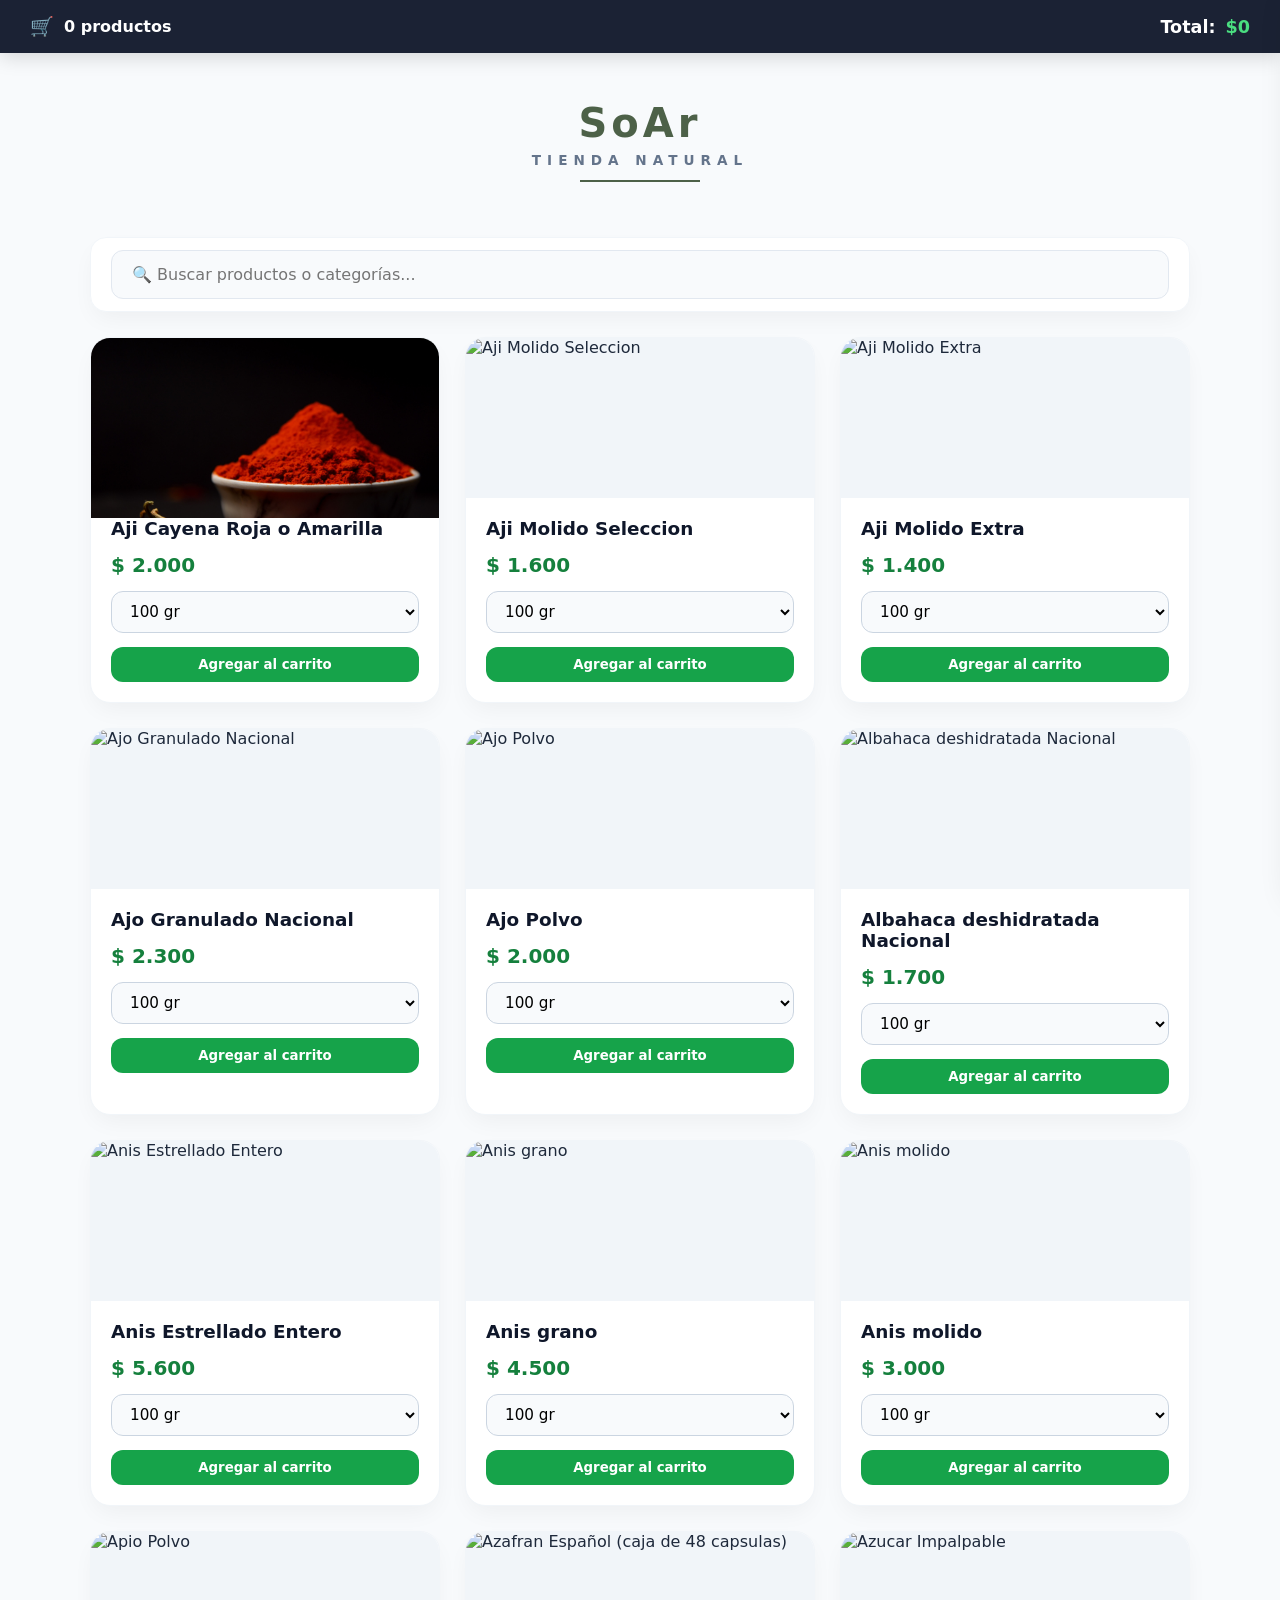
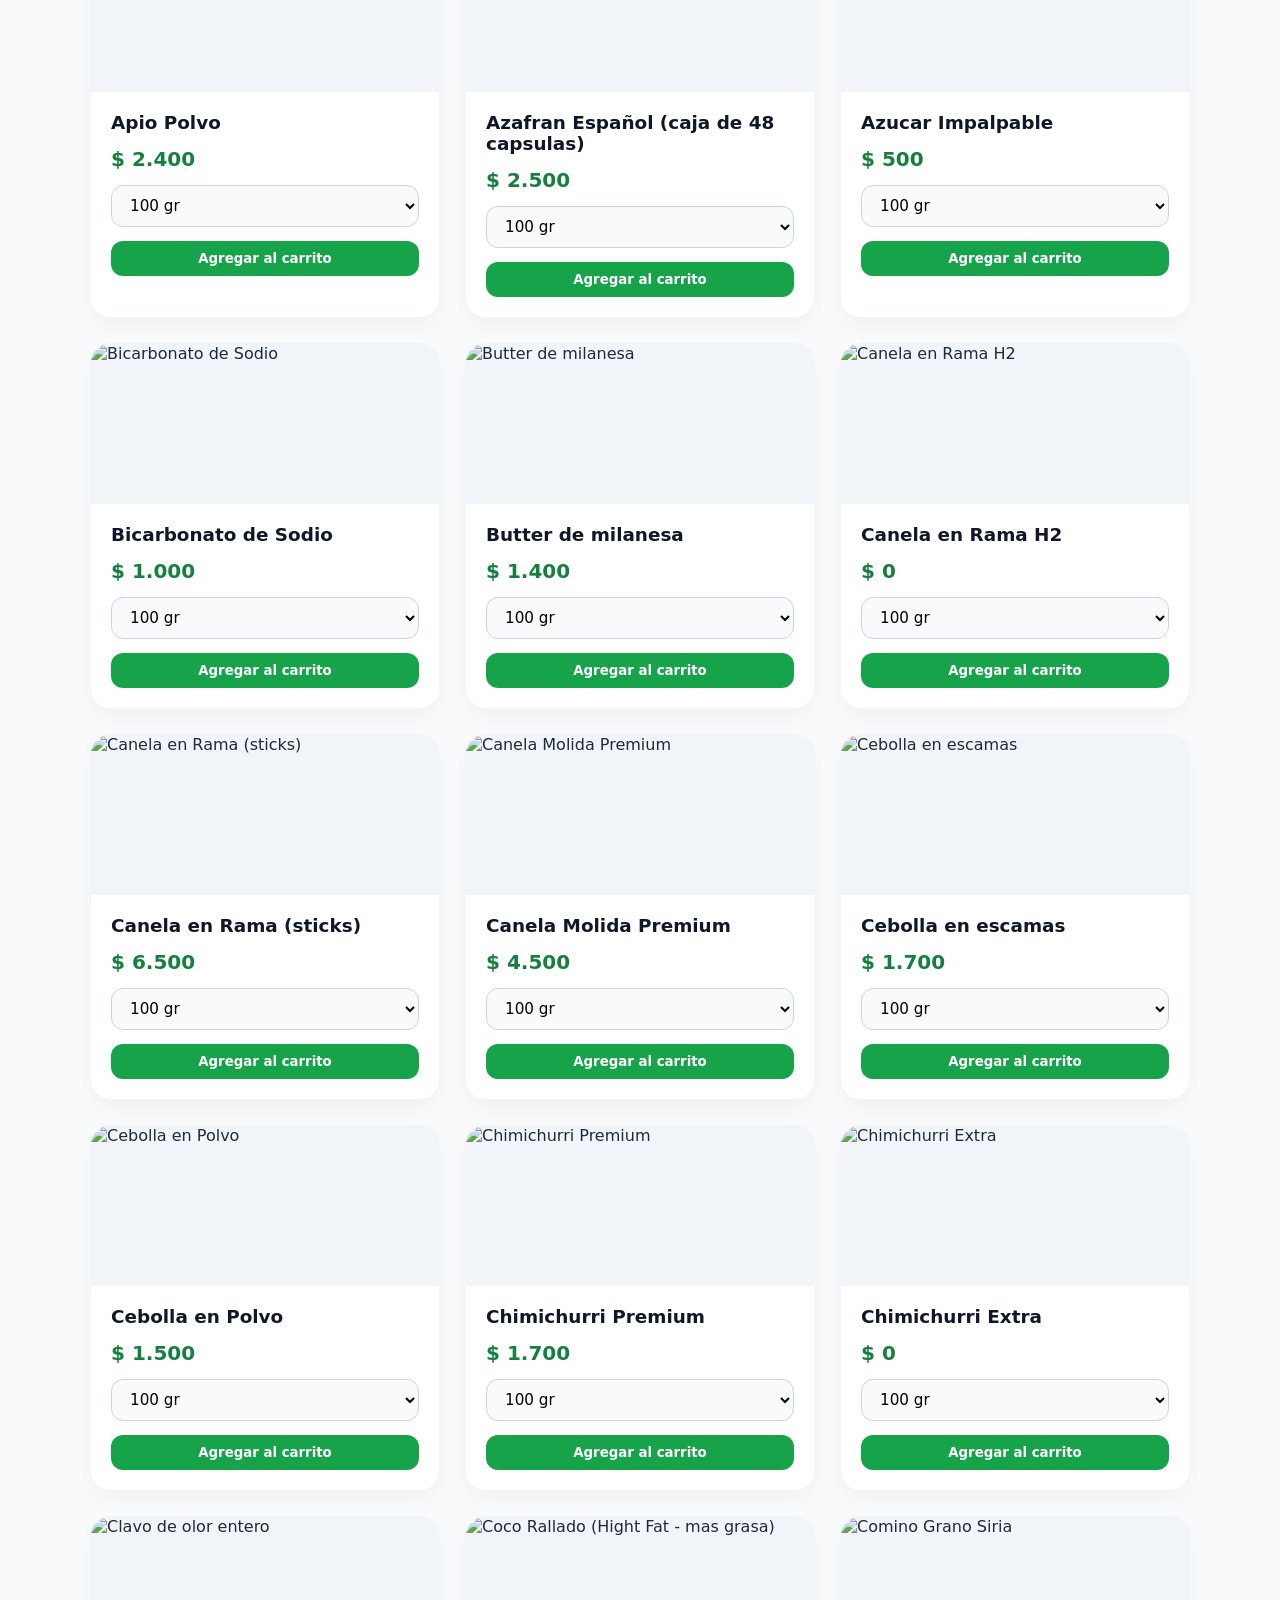
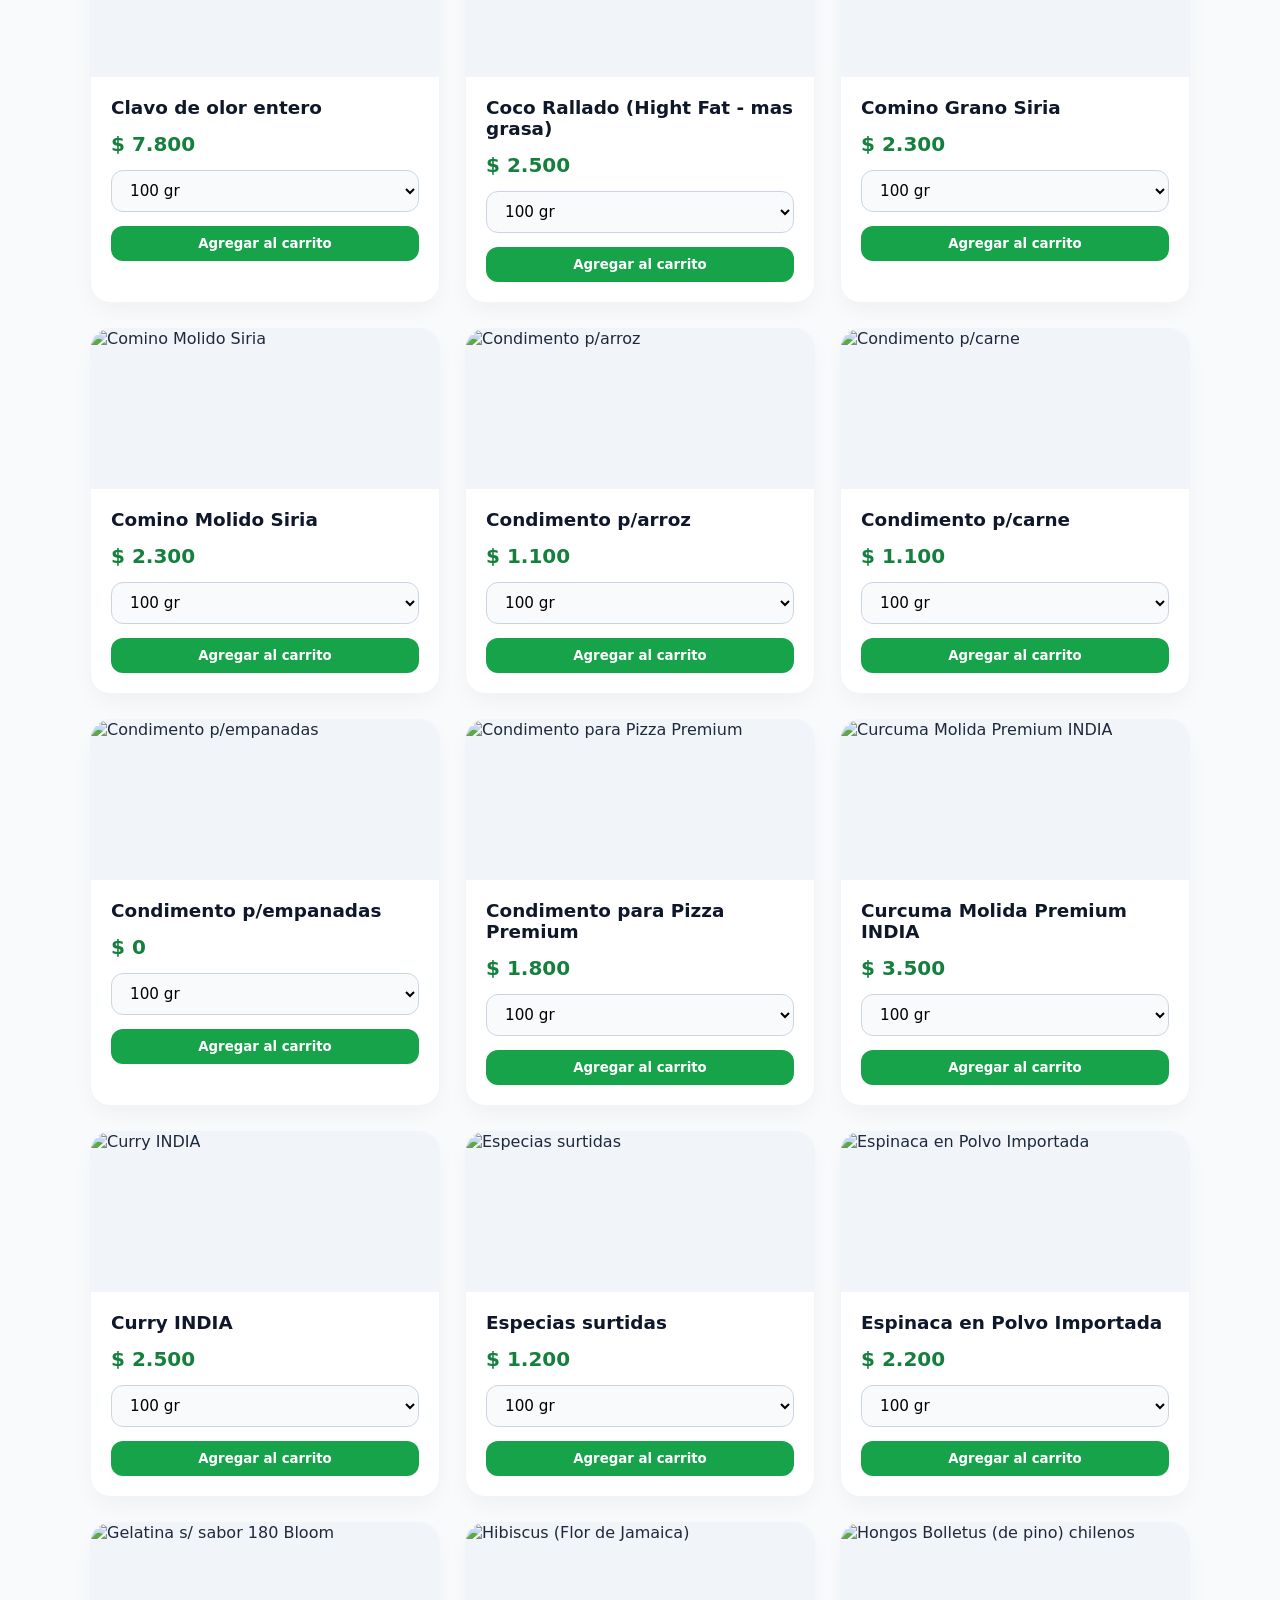
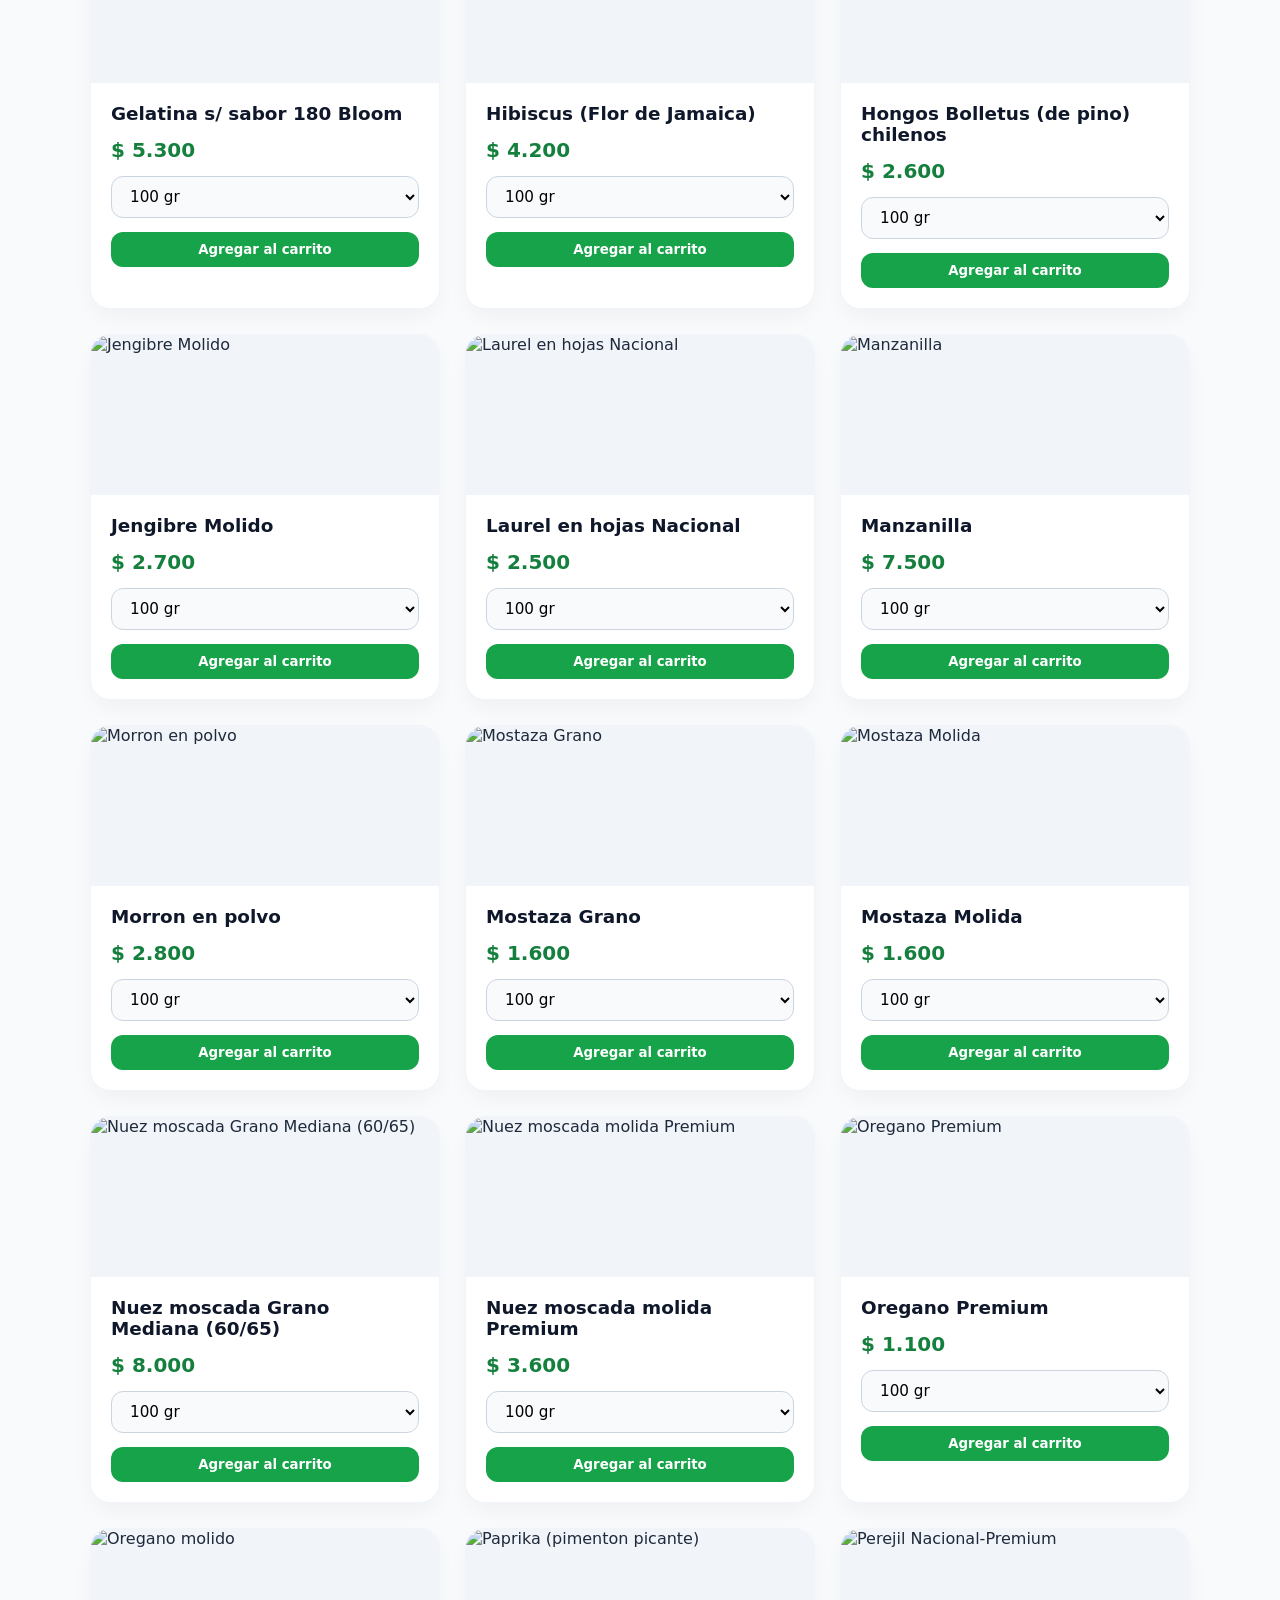
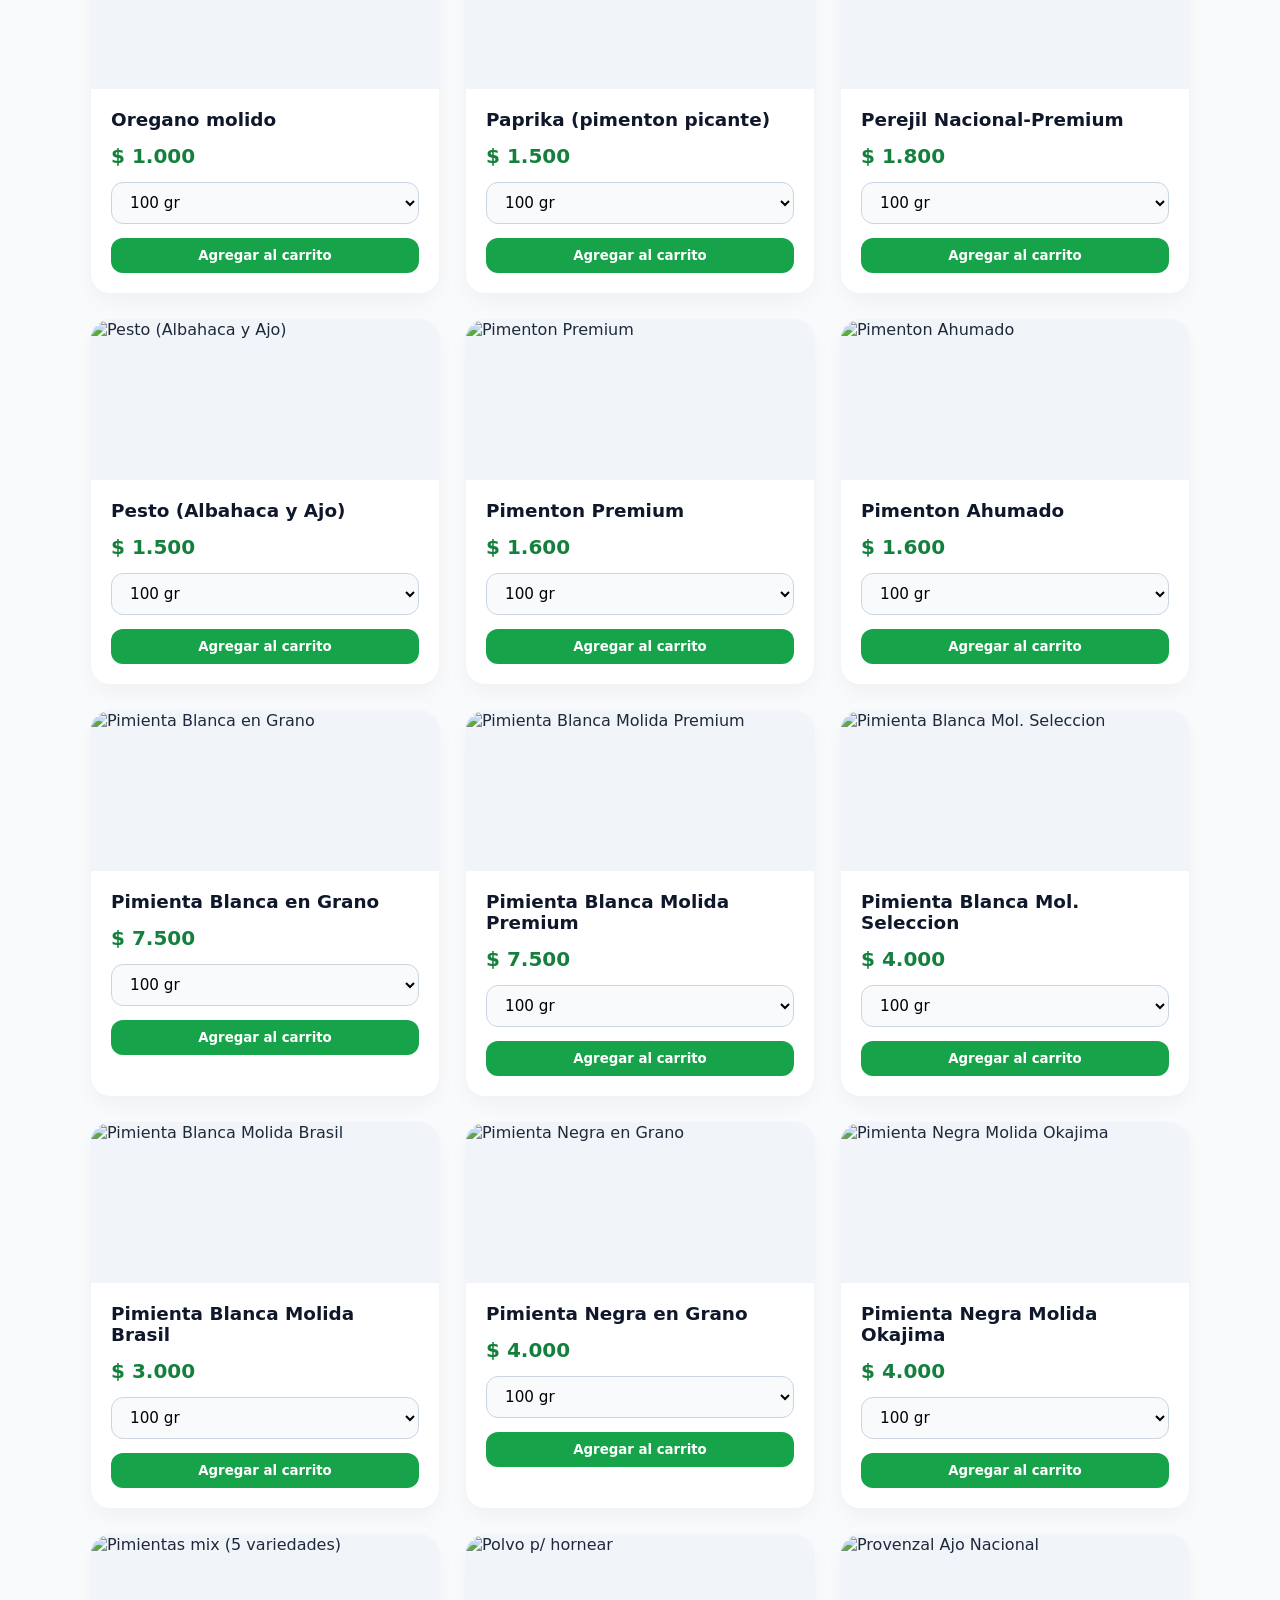
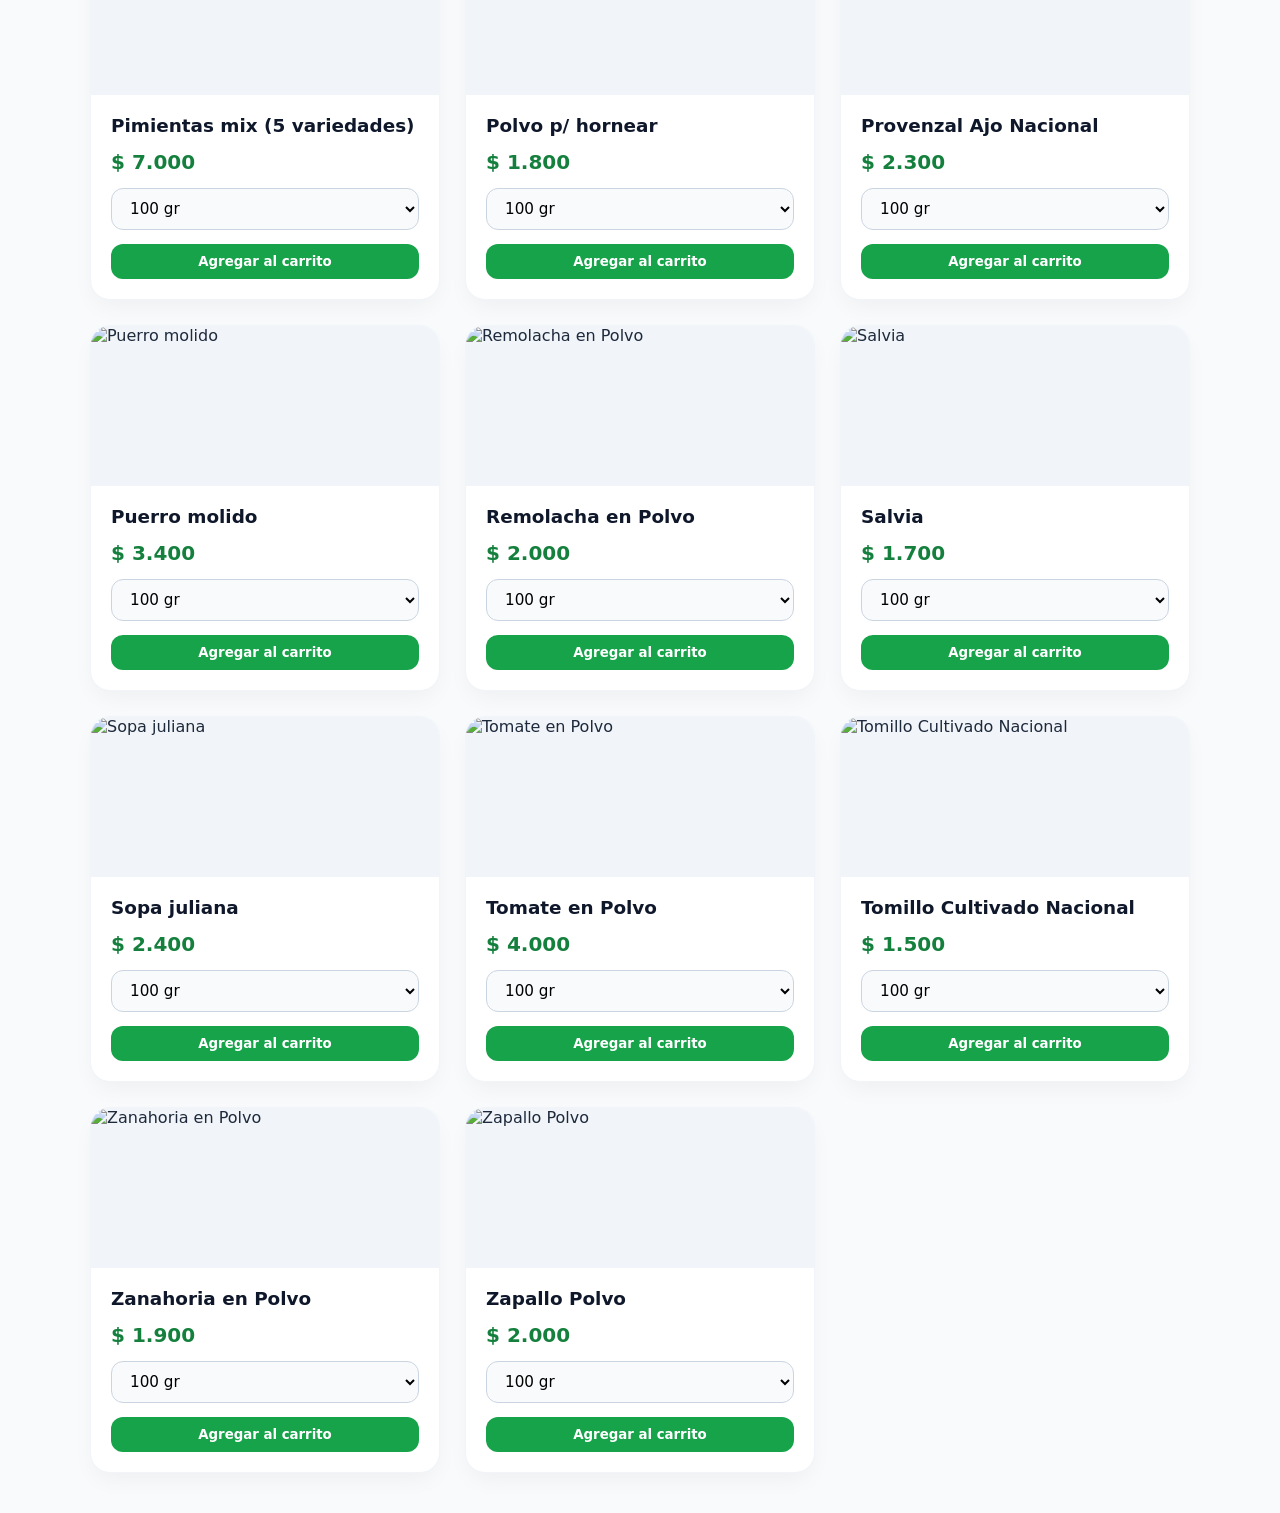
==== index.html @ ea44e48e "Update index.html" ====
<!DOCTYPE html>
<html lang="es">
<head>
<!-- Google tag (gtag.js) -->
<script async src="https://www.googletagmanager.com/gtag/js?id=G-RN9ZDFJZMP"></script>
<script>
  window.dataLayer = window.dataLayer || [];
  function gtag(){dataLayer.push(arguments);}
  gtag('js', new Date());

  gtag('config', 'G-RN9ZDFJZMP');
</script>
    
    <meta charset="UTF-8">
    <meta name="viewport" content="width=device-width, initial-scale=1.0">
    <title>SoAr - Tienda Natural</title>
    <link rel="stylesheet" href="style.css">
</head>
<body>

  <!-- Carrito fijo superior -->
  <div class="cart-bar" id="cart-bar-btn">
    <div class="cart-info">
      <span class="cart-icon">🛒</span>
      <span id="cart-count">0 productos</span>
    </div>
    <div class="cart-total-container">
      <span>Total:</span>
      <span id="cart-total">$0</span>
    </div>
  </div>

  <!-- Panel lateral desplegable del carrito -->
  <div class="cart-drawer" id="cart-drawer">
    <div class="drawer-header">
      <h3>Tu Carrito</h3>
      <button class="close-drawer" id="close-drawer">&times;</button>
    </div>
    <div class="drawer-items" id="drawer-items">
      <p class="empty-cart-msg">El carrito está vacío</p>
    </div>
    <div class="drawer-footer">
      <div class="drawer-total-row">
        <span>Total a pagar:</span>
        <span id="drawer-total">$0</span>
      </div>
      <button class="btn-whatsapp" id="btn-whatsapp">Enviar pedido por WhatsApp 📱</button>
    </div>
  </div>
  <div class="drawer-overlay" id="drawer-overlay"></div>

  <header class="header">
    <h1>SoAr</h1>
    <p>TIENDA NATURAL</p>
  </header>

  <!-- Contenedor principal de la tienda -->
  <main class="container">
    <!-- Barra de búsqueda -->
    <div class="search-box">
      <input type="text" id="buscador" placeholder="🔍 Buscar productos o categorías...">
    </div>

    <!-- Grilla donde se cargan los productos -->
    <div class="product-grid" id="grid-productos"></div>
  </main>

  <script src="app.js"></script>
</body>
</html>
---- style.css ----
* {
  margin: 0;
  padding: 0;
  box-sizing: border-box;
  font-family: system-ui, -apple-system, BlinkMacSystemFont, 'Segoe UI', Roboto, sans-serif;
}

body {
  background-color: #f8fafc;
  color: #1e293b;
  padding-top: 100px;
  padding-bottom: 40px;
  padding-left: 20px;
  padding-right: 20px;
}

/* Barra de Carrito Fija Superior */
.cart-bar {
  position: fixed;
  top: 0;
  left: 0;
  width: 100%;
  background: rgba(15, 23, 42, 0.95);
  backdrop-filter: blur(8px);
  color: #ffffff;
  padding: 15px 30px;
  display: flex;
  justify-content: space-between;
  align-items: center;
  box-shadow: 0 4px 20px rgba(0, 0, 0, 0.15);
  z-index: 1000;
  cursor: pointer;
}

.cart-info {
  display: flex;
  align-items: center;
  gap: 10px;
  font-size: 1rem;
  font-weight: 600;
}

.cart-icon {
  font-size: 1.2rem;
}

.cart-total-container {
  display: flex;
  gap: 10px;
  font-size: 1.1rem;
  font-weight: 700;
}

#cart-total {
  color: #4ade80;
}

/* Panel Lateral Desplegable (Drawer) */
.cart-drawer {
  position: fixed;
  top: 0;
  right: -400px;
  width: 100%;
  max-width: 380px;
  height: 100%;
  background: #ffffff;
  box-shadow: -10px 0 30px rgba(0, 0, 0, 0.1);
  z-index: 1100;
  display: flex;
  flex-direction: column;
  transition: right 0.3s ease-in-out;
}

.cart-drawer.open {
  right: 0;
}

.drawer-overlay {
  position: fixed;
  top: 0;
  left: 0;
  width: 100%;
  height: 100%;
  background: rgba(0, 0, 0, 0.5);
  backdrop-filter: blur(3px);
  z-index: 1050;
  display: none;
}

.drawer-overlay.open {
  display: block;
}

.drawer-header {
  padding: 20px;
  border-bottom: 1px solid #e2e8f0;
  display: flex;
  justify-content: space-between;
  align-items: center;
}

.drawer-header h3 {
  font-size: 1.2rem;
  color: #0f172a;
}

.close-drawer {
  background: none;
  border: none;
  font-size: 1.8rem;
  cursor: pointer;
  color: #64748b;
}

.drawer-items {
  padding: 20px;
  flex-grow: 1;
  overflow-y: auto;
  display: flex;
  flex-direction: column;
  gap: 15px;
}

.empty-cart-msg {
  text-align: center;
  color: #94a3b8;
  margin-top: 40px;
}

.cart-item-card {
  background: #f8fafc;
  border: 1px solid #e2e8f0;
  border-radius: 12px;
  padding: 12px;
  display: flex;
  justify-content: space-between;
  align-items: center;
}

.cart-item-info h4 {
  font-size: 0.95rem;
  color: #0f172a;
}

.cart-item-info p {
  font-size: 0.85rem;
  color: #64748b;
  margin-top: 2px;
}

.btn-remove-item {
  background: #fee2e2;
  color: #dc2626;
  border: none;
  width: 32px;
  height: 32px;
  border-radius: 8px;
  cursor: pointer;
  font-size: 0.9rem;
  display: flex;
  align-items: center;
  justify-content: center;
  transition: background 0.2s;
}

.btn-remove-item:hover {
  background: #fecaca;
}

.drawer-footer {
  padding: 20px;
  border-top: 1px solid #e2e8f0;
  background: #f8fafc;
  display: flex;
  flex-direction: column;
  gap: 15px;
}

.drawer-total-row {
  display: flex;
  justify-content: space-between;
  font-size: 1.1rem;
  font-weight: 700;
  color: #0f172a;
}

.btn-whatsapp {
  background-color: #25d366;
  color: white;
  border: none;
  padding: 12px;
  border-radius: 12px;
  font-weight: 700;
  font-size: 0.95rem;
  cursor: pointer;
  transition: background 0.2s;
  text-align: center;
}

.btn-whatsapp:hover {
  background-color: #20ba5a;
}

/* Encabezado */
.header {
  text-align: center;
  margin-bottom: 40px;
  position: relative;
  padding-bottom: 15px;
}

.header::after {
  content: "";
  display: block;
  width: 120px;
  height: 2px;
  background-color: #4d6148;
  margin: 12px auto 0 auto;
}

.header h1 {
  font-size: 2.5rem;
  letter-spacing: 4px;
  color: #4d6148 !important;
  font-weight: 800;
}

.header p {
  font-size: 0.85rem;
  color: #64748b;
  letter-spacing: 6px;
  margin-top: 6px;
  font-weight: 600;
}

.container {
  max-width: 1100px;
  margin: 0 auto;
}
.search-box {
  position: sticky;
  top: 65px; /* Altura de la barra fija superior del carrito */
  background-color: #ffffff;
  padding: 12px 20px;
  border-radius: 16px;
  box-shadow: 0 10px 25px -5px rgba(0, 0, 0, 0.05);
  border: 1px solid #f1f5f9;
  z-index: 800;
  margin-top: 15px;
  margin-bottom: 25px;
}

.search-box input {
  width: 100%;
  padding: 14px 20px;
  font-size: 1rem;
  border: 1px solid #e2e8f0;
  border-radius: 12px;
  outline: none;
  background: #f8fafc;
  box-sizing: border-box;
}

/* Ajuste para celulares */
@media (max-width: 768px) {
  .search-box {
    position: sticky;
    top: 60px;
    margin-top: 10px;
    border-radius: 12px;
  }
}

/* Grilla y Tarjetas */
.product-grid {
  display: grid;
  grid-template-columns: repeat(auto-fill, minmax(260px, 1fr));
  gap: 25px;
  margin-top: 0;
}

.card {
  background: #ffffff;
  border-radius: 20px;
  overflow: hidden;
  box-shadow: 0 10px 25px -5px rgba(0, 0, 0, 0.05);
  display: flex;
  flex-direction: column;
  position: relative;
  border: 1px solid #f1f5f9;
}
.card-image {
  width: 100%;
  height: 160px;
  position: relative;
  background-color: #f1f5f9;
}

.card-image img {
  width: 100%;
  height: 100%;
  object-fit: cover;
}

.category {
  position: absolute;
  top: 14px;
  left: 14px;
  background: rgba(255, 255, 255, 0.92);
  font-size: 0.65rem;
  font-weight: 800;
  color: #15803d;
  padding: 6px 12px;
  border-radius: 30px;
}

.card-content {
  padding: 20px;
  display: flex;
  flex-direction: column;
  gap: 14px;
  flex-grow: 1;
}

.card h2 {
  font-size: 1.15rem;
  color: #0f172a;
  font-weight: 700;
}

.product-price {
  font-size: 1.25rem;
  font-weight: 800;
  color: #15803d;
}

.weight-select {
  width: 100%;
  padding: 10px 14px;
  border-radius: 12px;
  border: 1px solid #cbd5e1;
  background-color: #f8fafc;
  font-size: 0.95rem;
}

.btn-add {
  background-color: #16a34a;
  color: white;
  border: none;
  padding: 10px 16px;
  border-radius: 12px;
  font-weight: 600;
  cursor: pointer;
  text-align: center;
  transition: background 0.2s;
}

.btn-add:hover {
  background-color: #15803d;
}
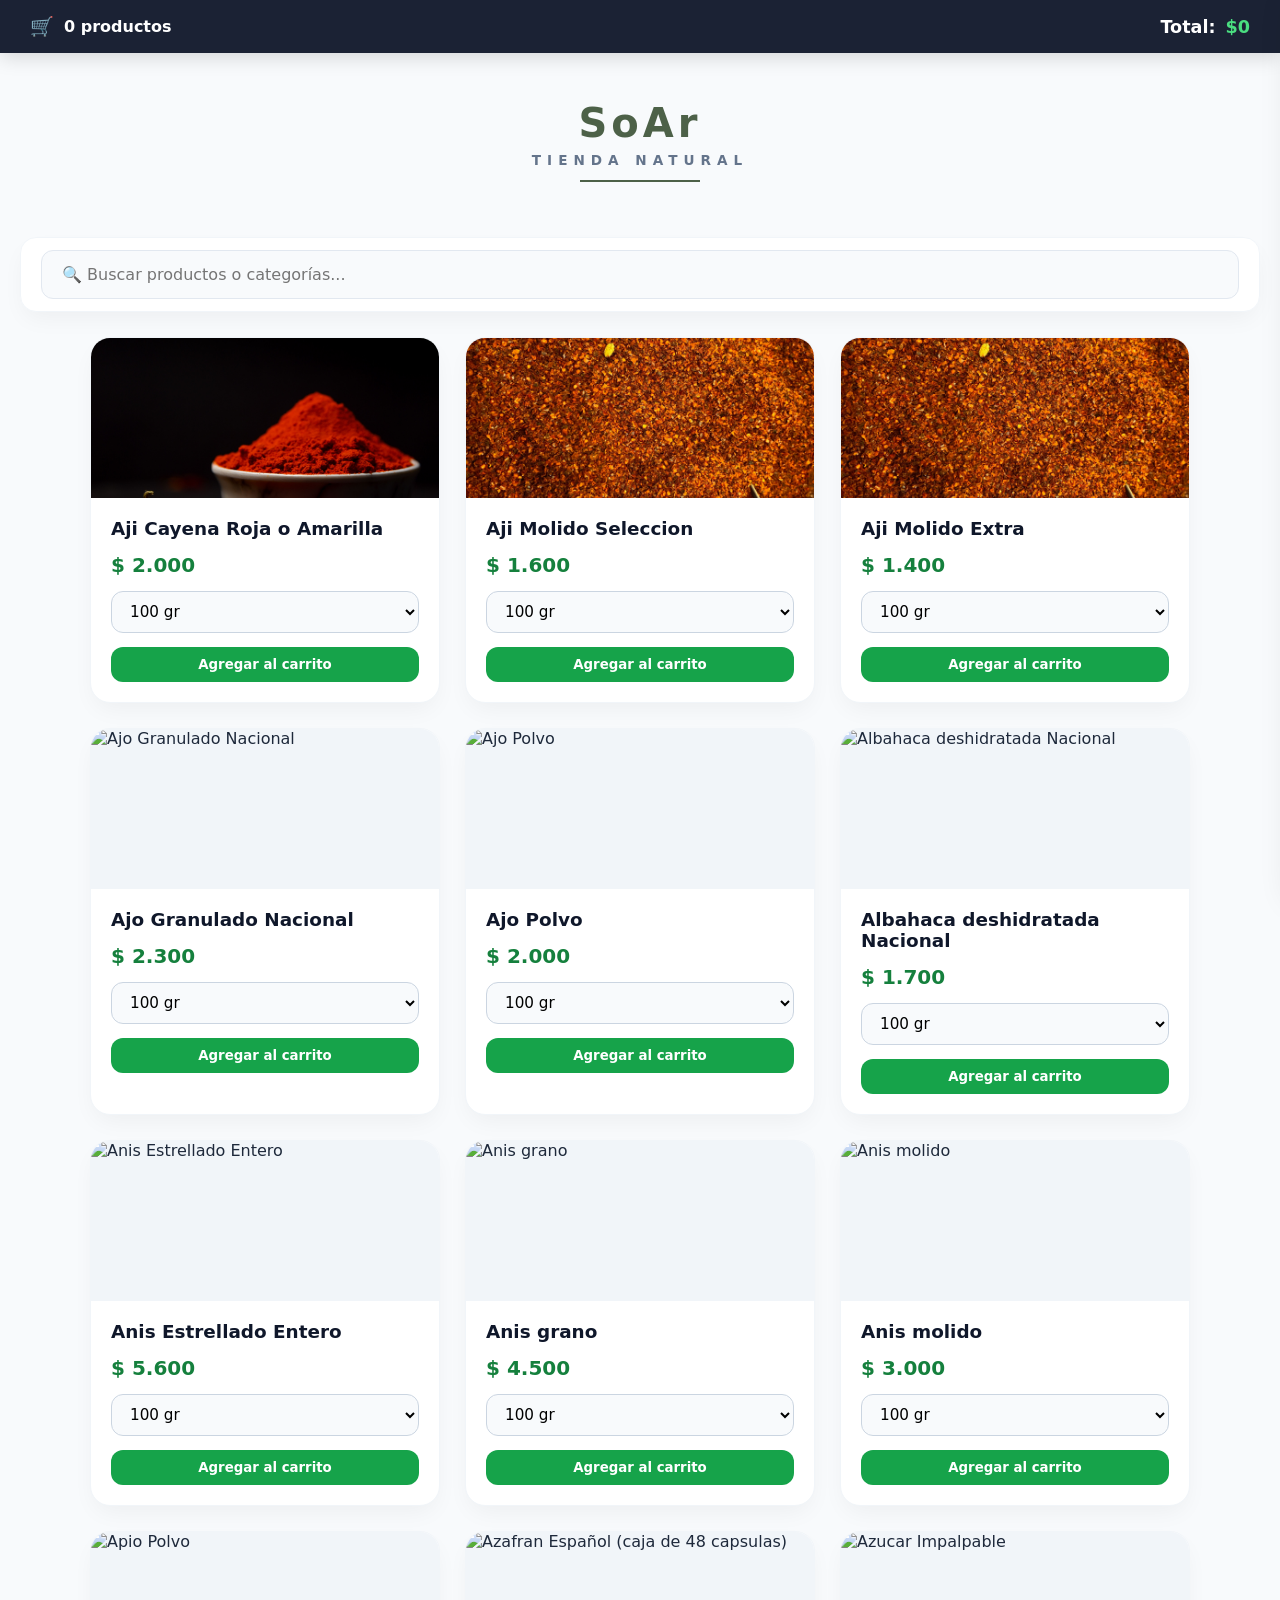
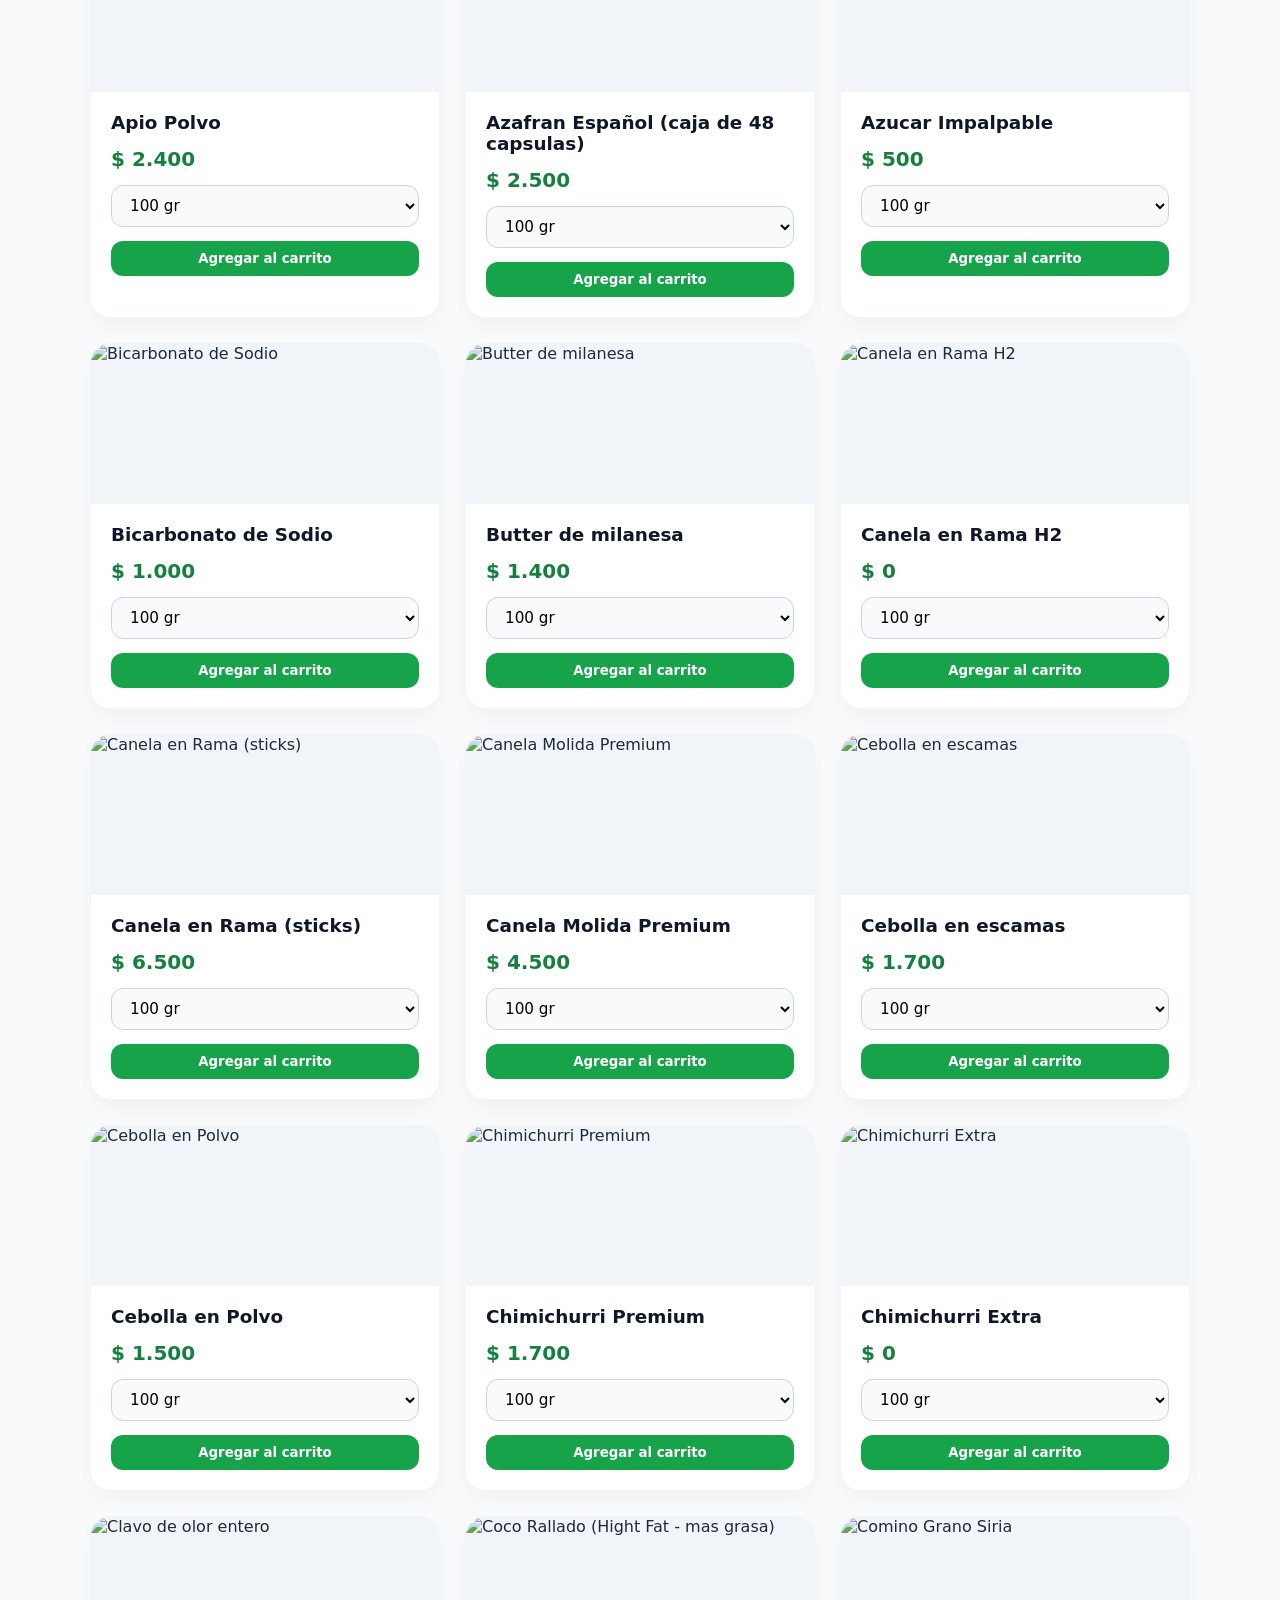
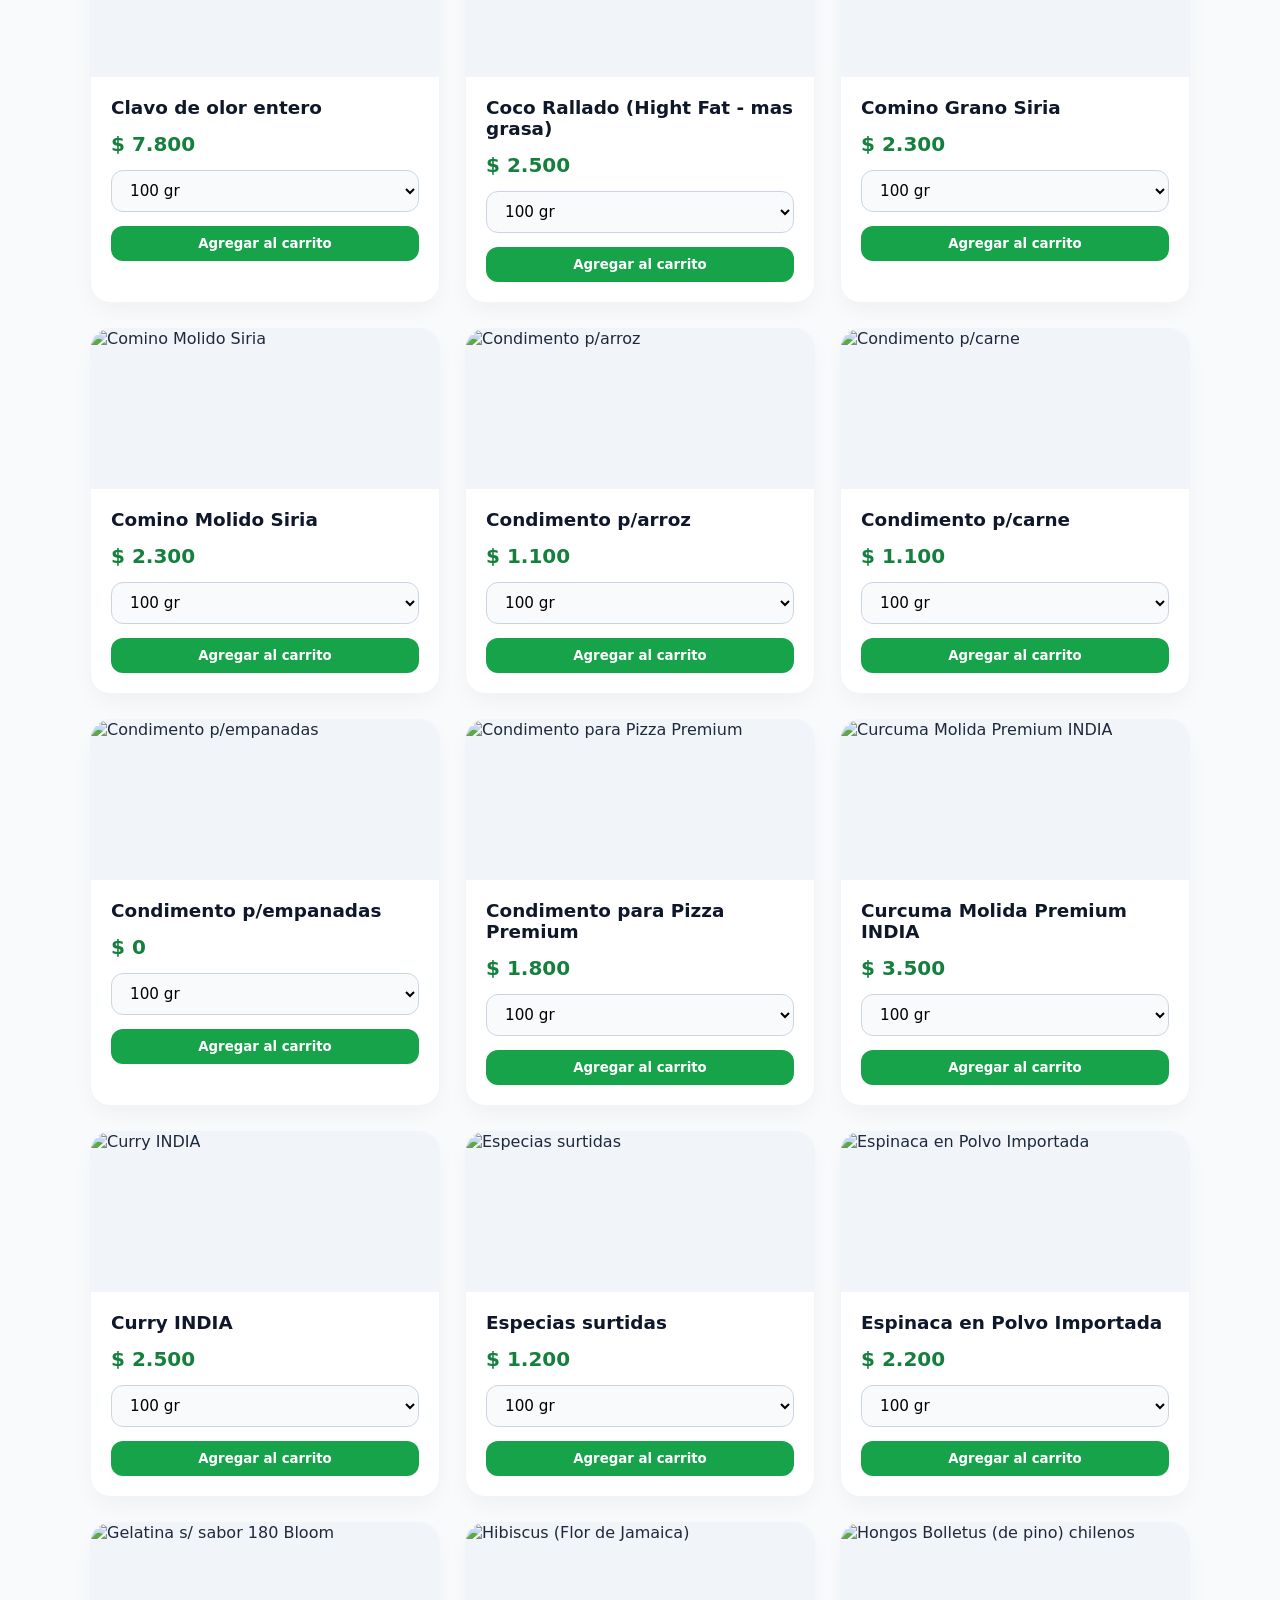
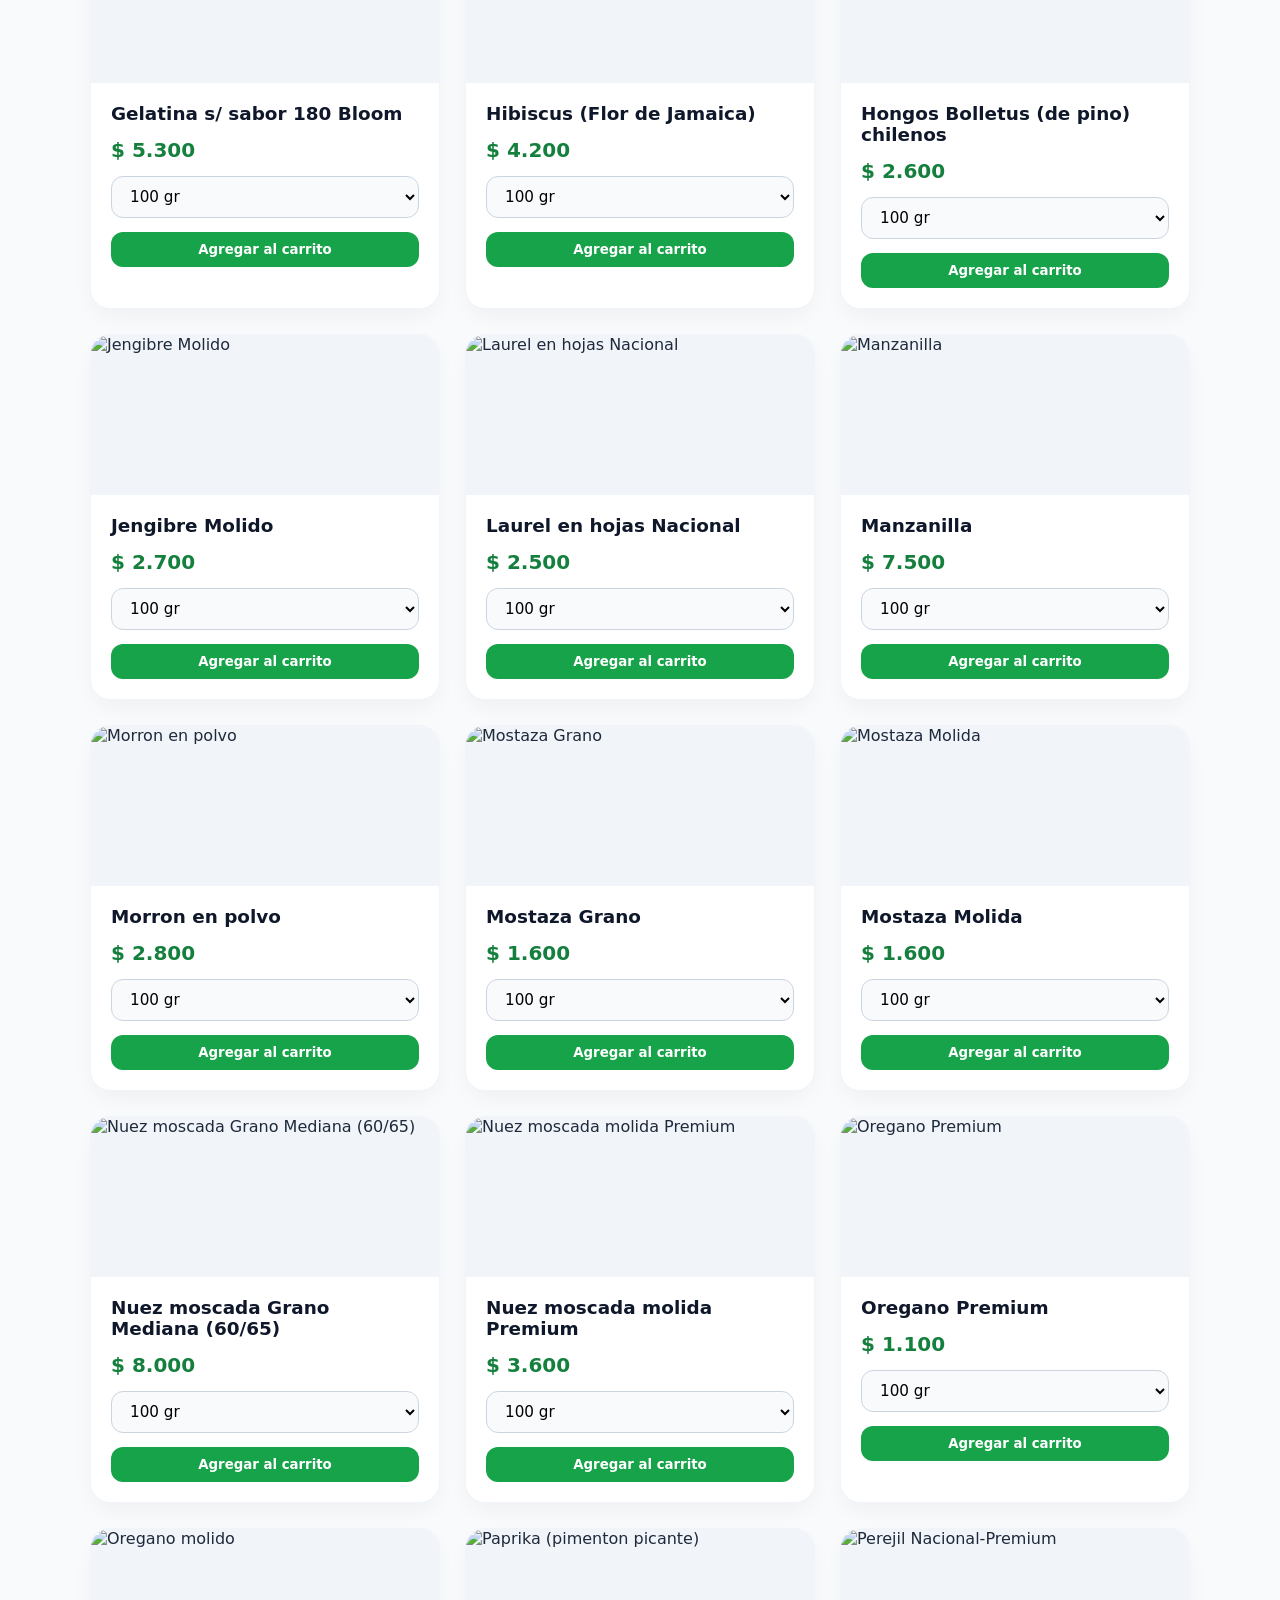
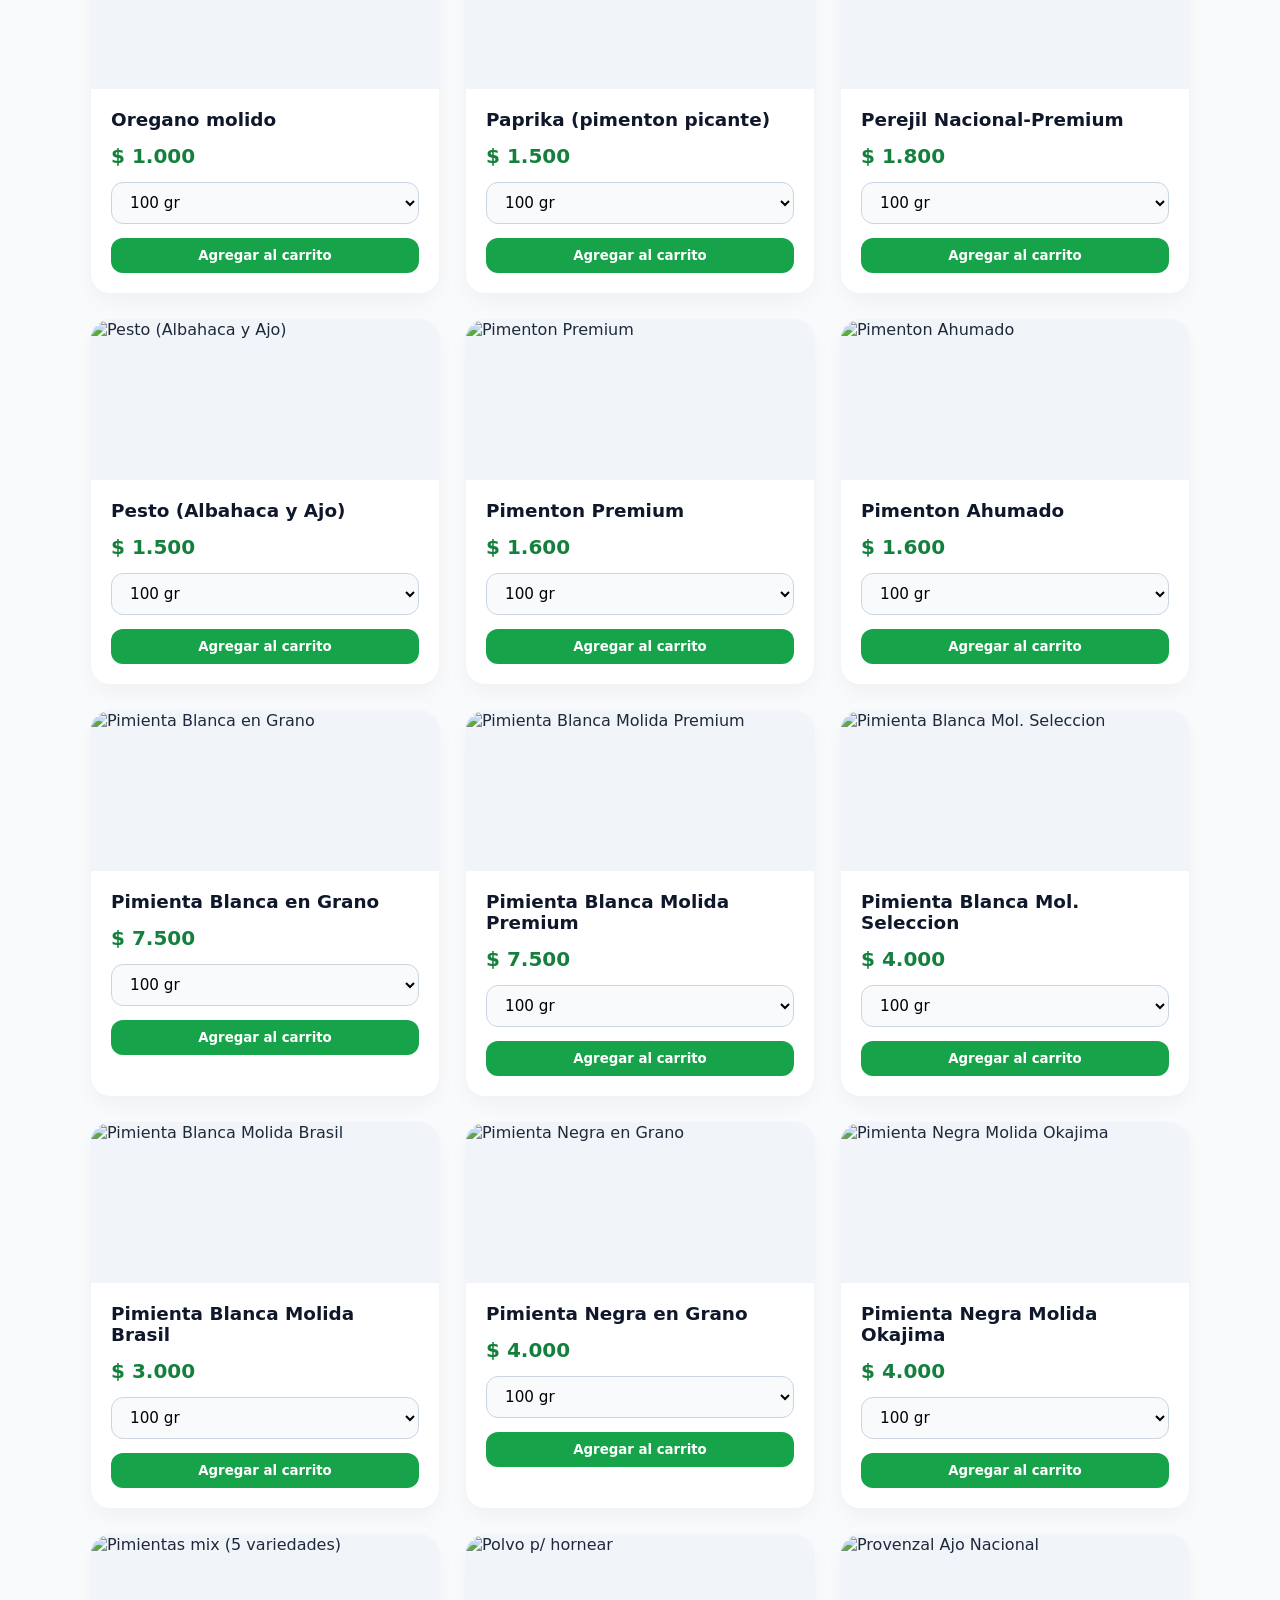
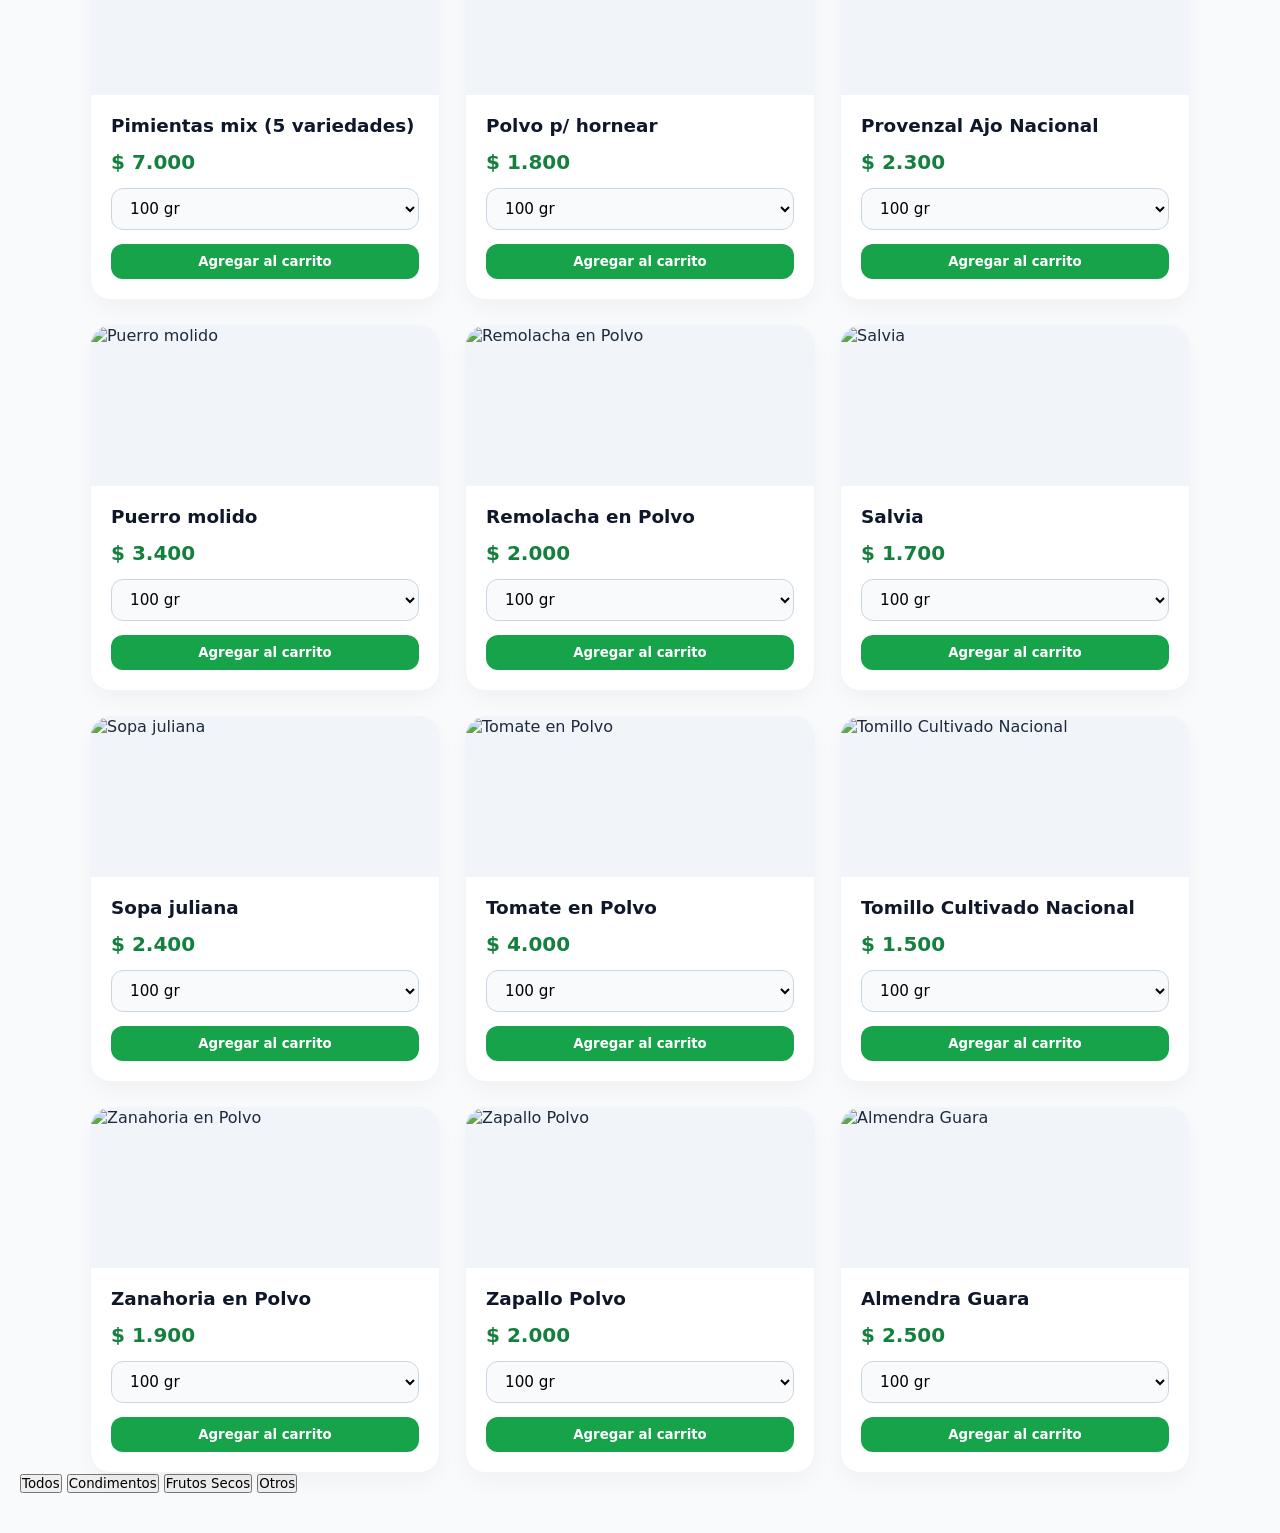
==== commit a820eb57: "Update index.html" ====
--- a/index.html
+++ b/index.html
@@ -1,4 +1,3 @@
-
 <!DOCTYPE html>
 <html lang="es">
 <head>
@@ -55,17 +54,31 @@
     <p>TIENDA NATURAL</p>
   </header>
 
-  <!-- Contenedor principal de la tienda -->
-  <main class="container">
-    <!-- Barra de búsqueda -->
+  <!-- BUSCADOR FIJO ARRIBA -->
+  <div class="sticky-search-container">
     <div class="search-box">
       <input type="text" id="buscador" placeholder="🔍 Buscar productos o categorías...">
     </div>
+  </div>
 
+  <!-- Contenedor principal de la tienda -->
+  <main class="container">
     <!-- Grilla donde se cargan los productos -->
     <div class="product-grid" id="grid-productos"></div>
   </main>
 
+  <!-- SOLAPAS DESLIZANTES FIJAS ABAJO AL PIE -->
+  <footer class="fixed-footer-tabs">
+    <div class="tabs-scroll-container">
+     <div class="tabs-wrapper">
+  <button class="tab-chip active" data-categoria="todos">Todos</button>
+  <button class="tab-chip" data-categoria="condimentos">Condimentos</button>
+  <button class="tab-chip" data-categoria="frutos secos">Frutos Secos</button>
+  <button class="tab-chip" data-categoria="varios">Otros</button>
+</div>
+    </div>
+  </footer>
+
   <script src="app.js"></script>
 </body>
 </html>
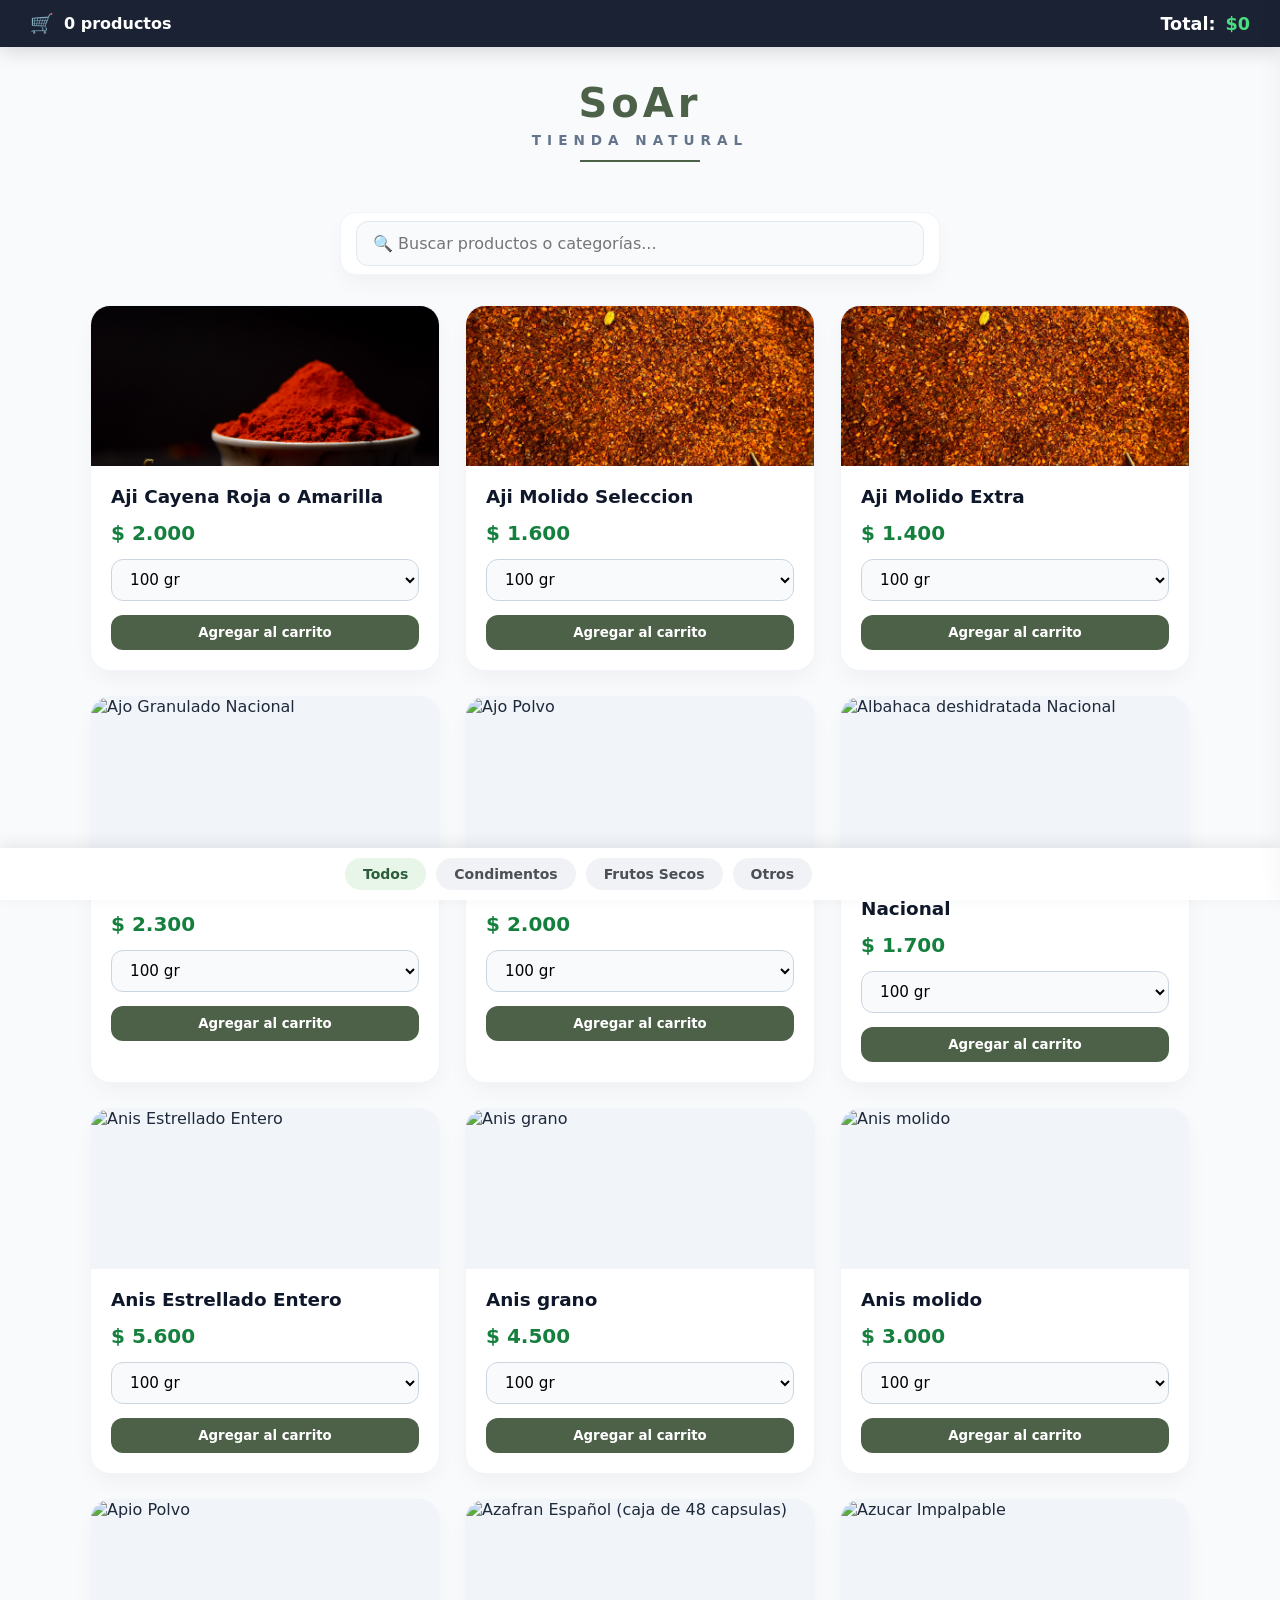
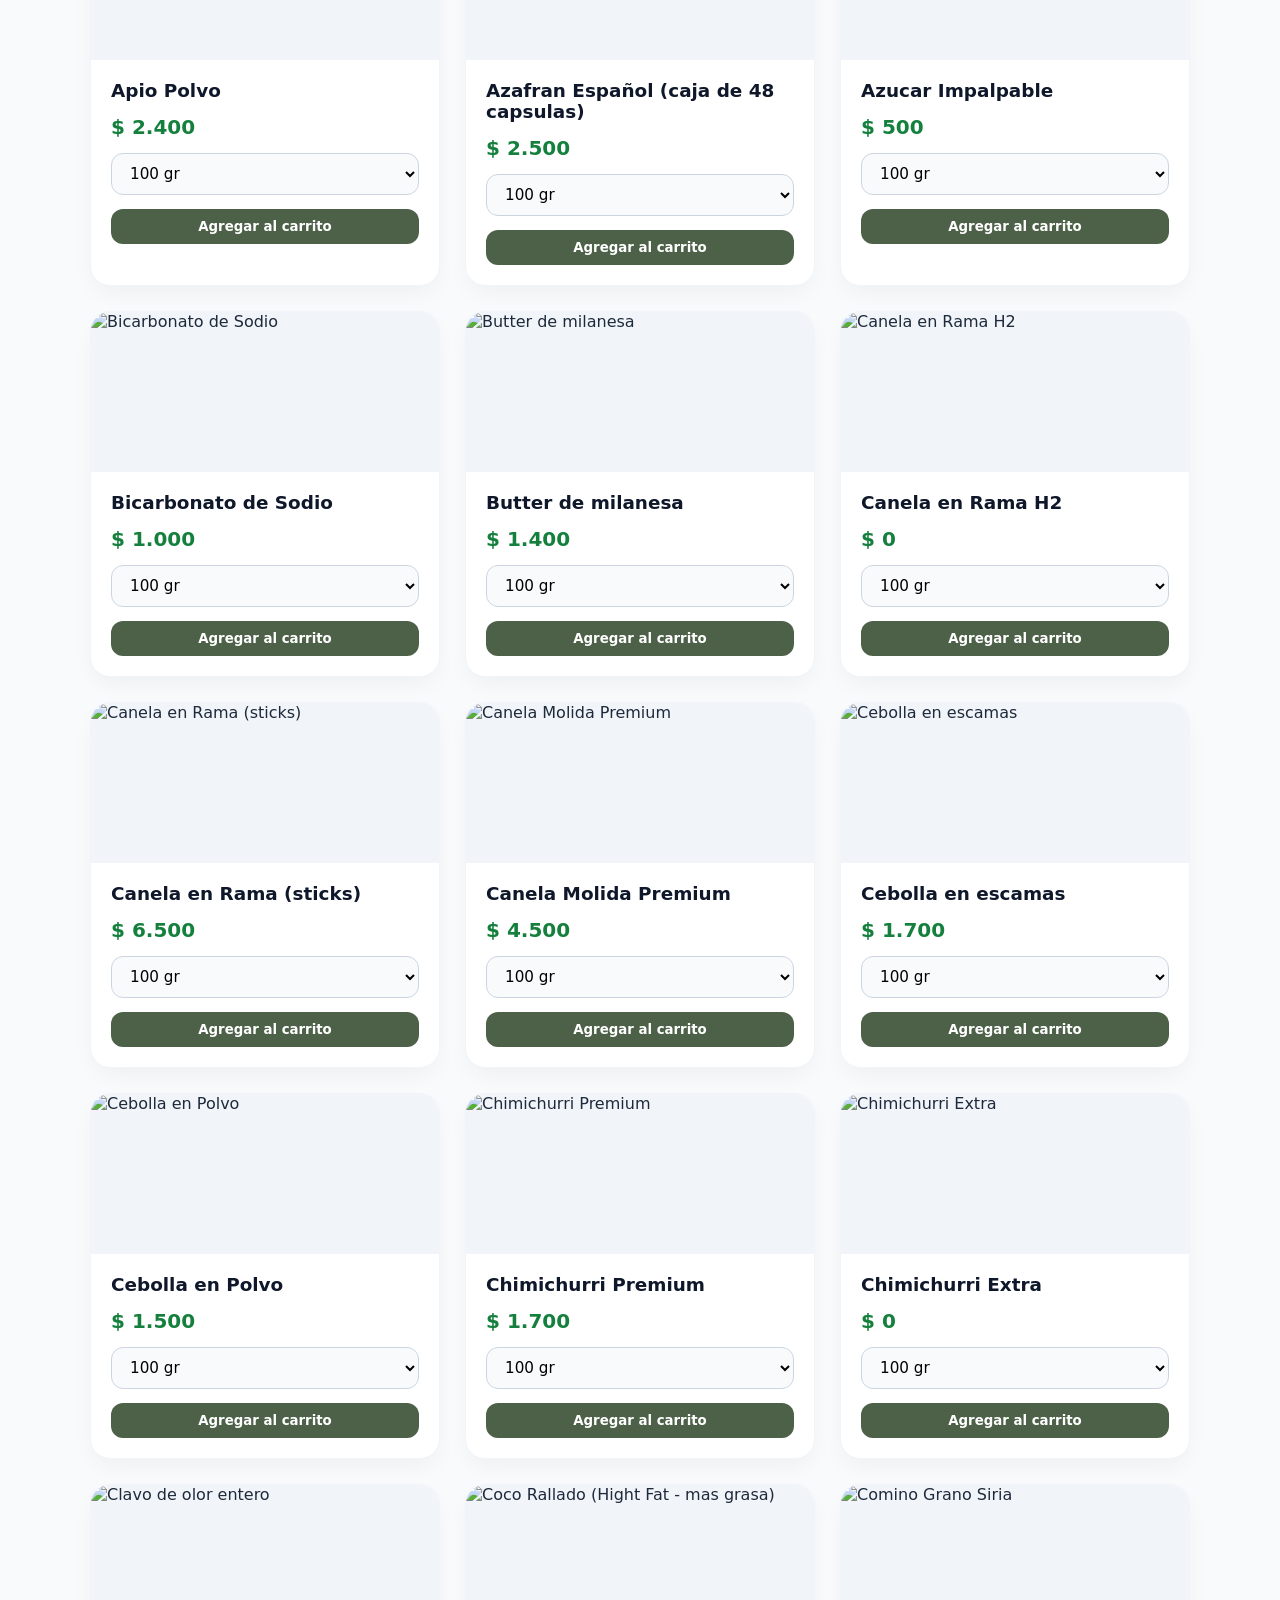
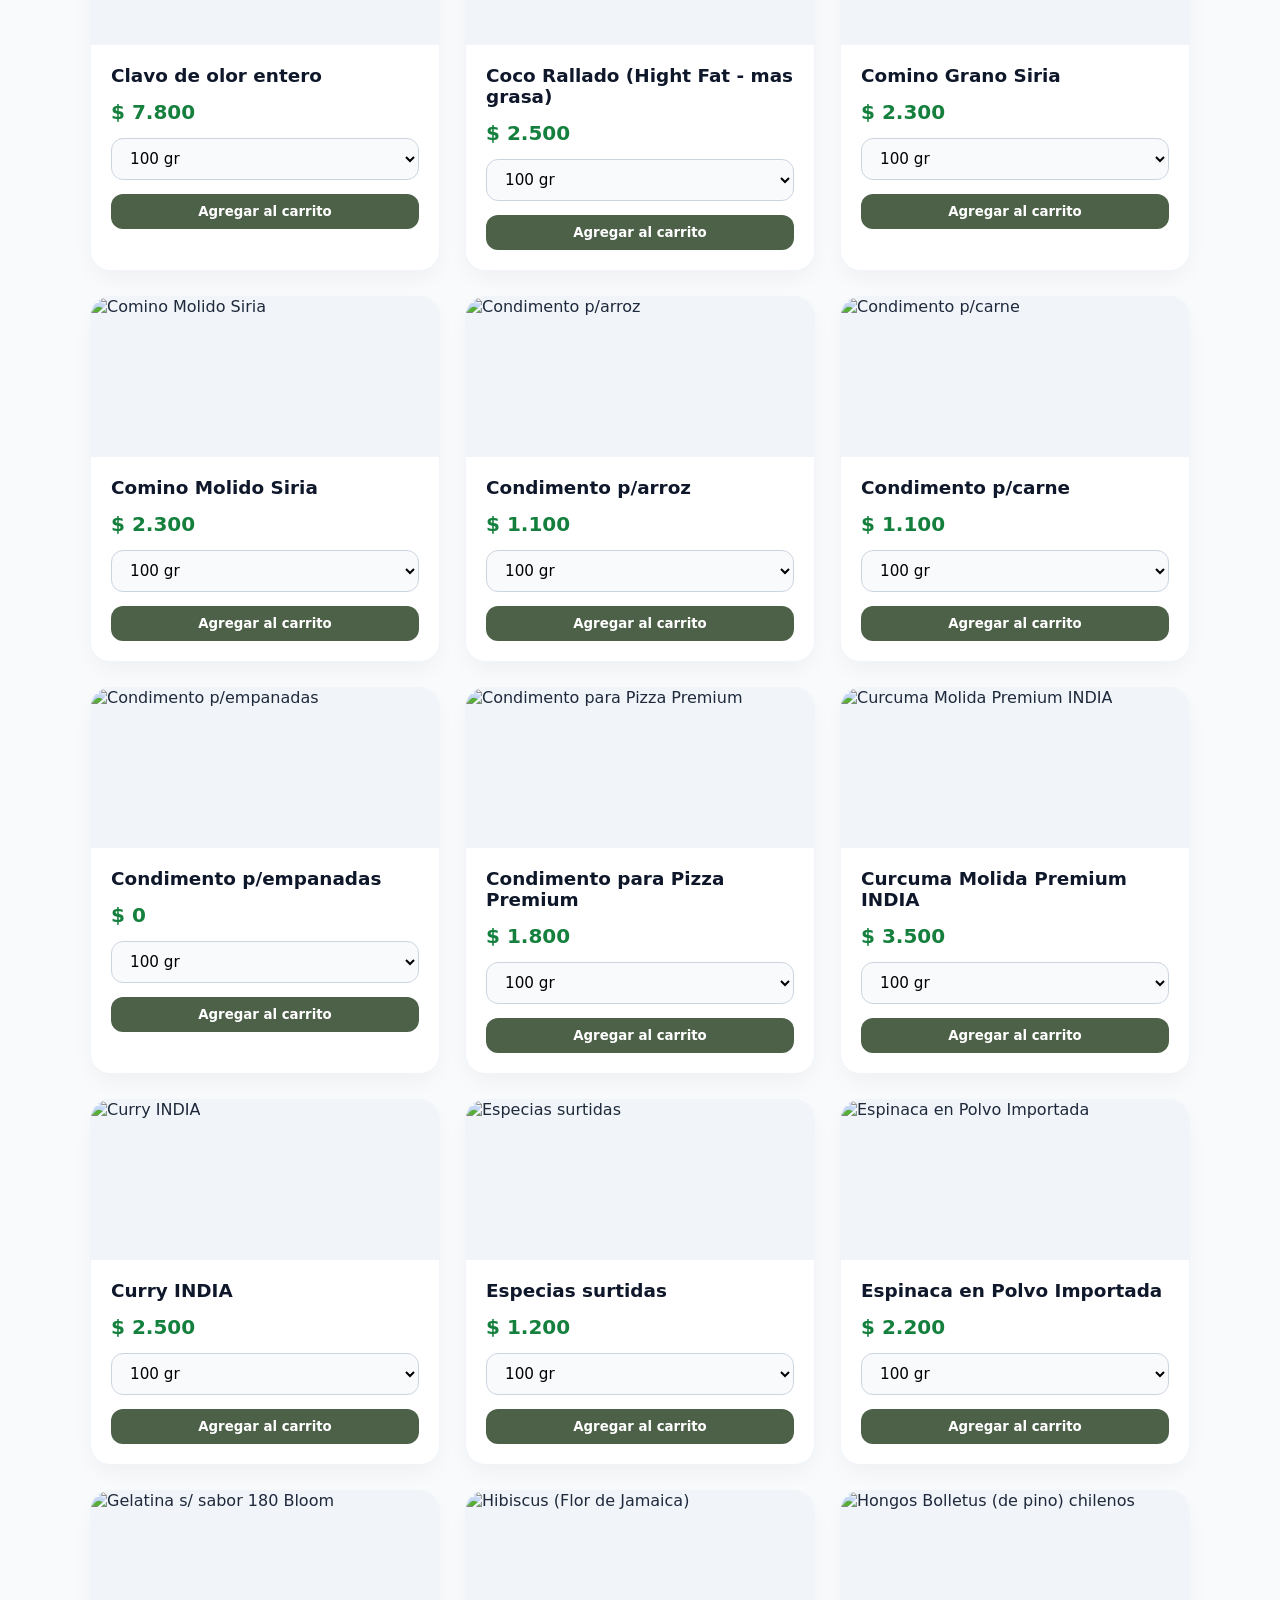
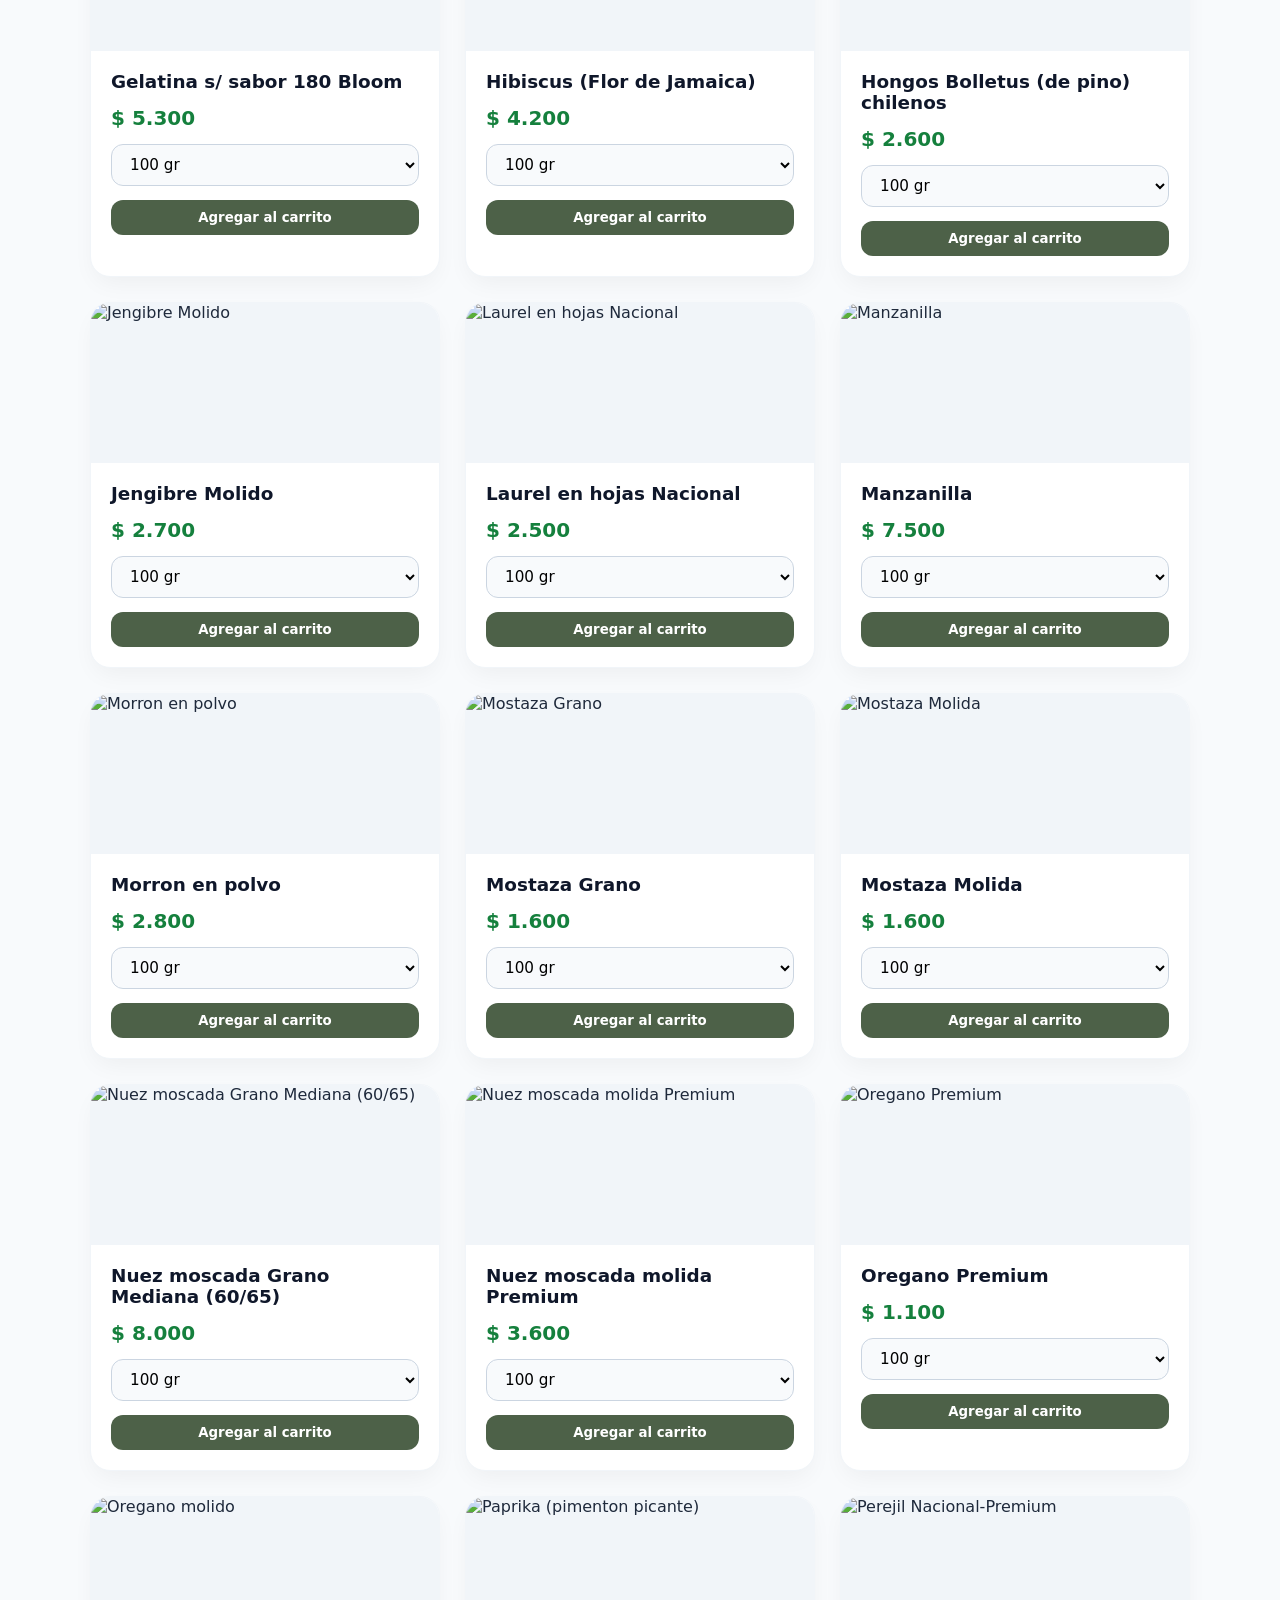
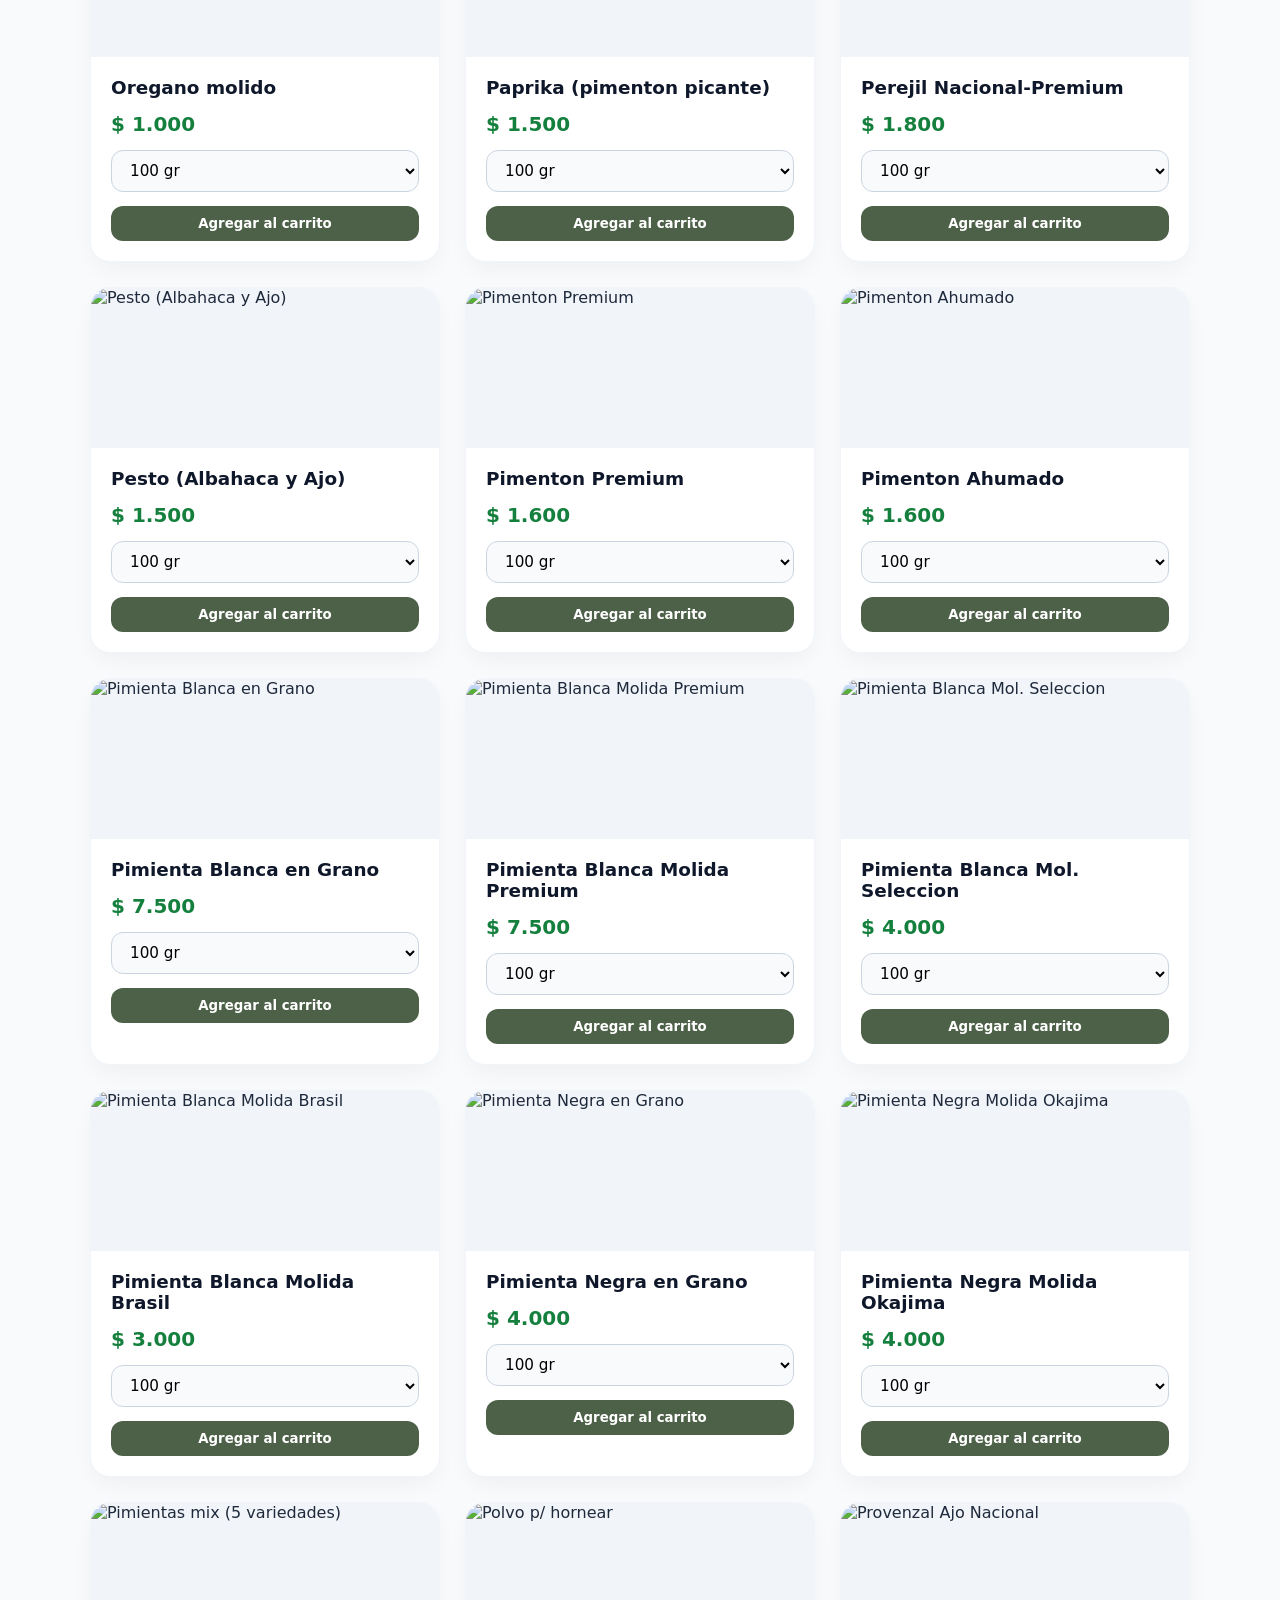
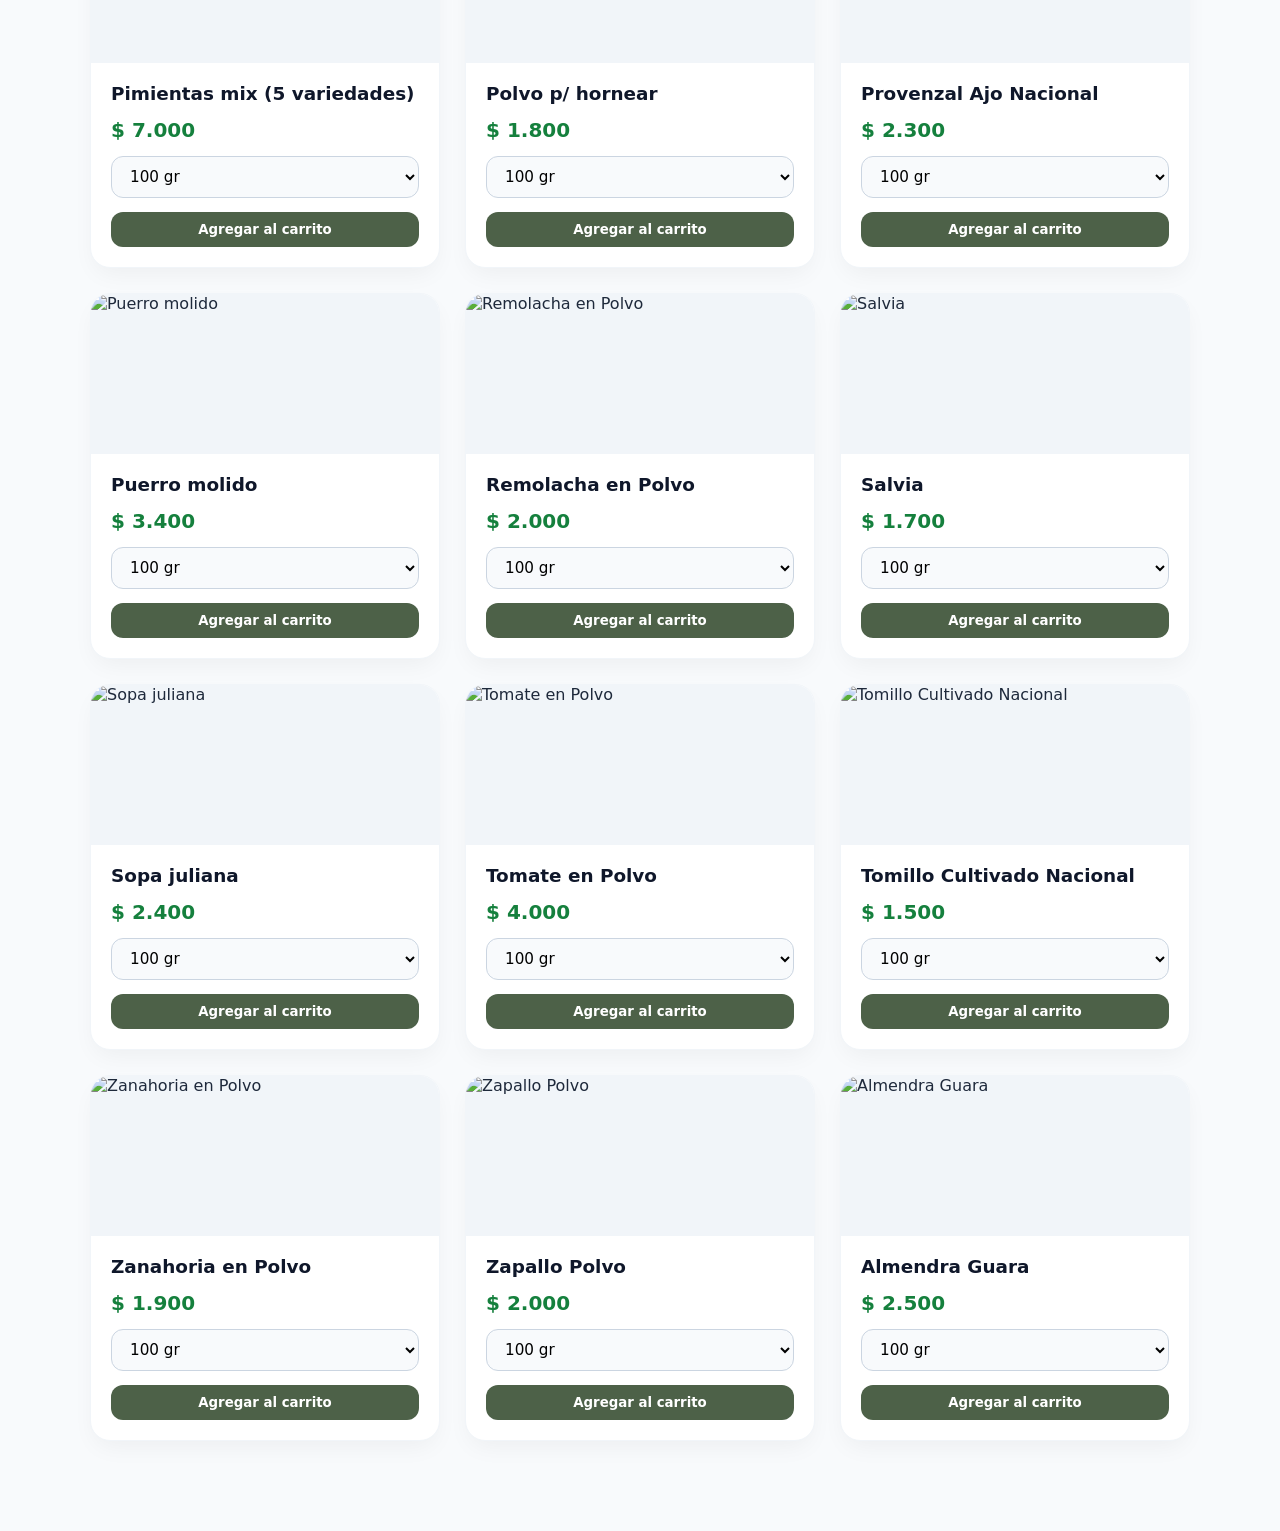
==== commit 968cc33e: "Update index.html" ====
--- a/index.html
+++ b/index.html
@@ -1,3 +1,4 @@
+
 <!DOCTYPE html>
 <html lang="es">
 <head>
--- a/style.css
+++ b/style.css
@@ -8,8 +8,8 @@
 body {
   background-color: #f8fafc;
   color: #1e293b;
-  padding-top: 100px;
-  padding-bottom: 40px;
+  padding-top: 80px;
+  padding-bottom: 90px; /* Espacio para que la barra inferior no tape los productos */
   padding-left: 20px;
   padding-right: 20px;
 }
@@ -23,7 +23,7 @@
   background: rgba(15, 23, 42, 0.95);
   backdrop-filter: blur(8px);
   color: #ffffff;
-  padding: 15px 30px;
+  padding: 12px 30px;
   display: flex;
   justify-content: space-between;
   align-items: center;
@@ -204,7 +204,7 @@
 /* Encabezado */
 .header {
   text-align: center;
-  margin-bottom: 40px;
+  margin-bottom: 25px;
   position: relative;
   padding-bottom: 15px;
 }
@@ -237,22 +237,30 @@
   max-width: 1100px;
   margin: 0 auto;
 }
+
+/* Buscador Fijo Arriba */
+.sticky-search-container {
+  position: sticky;
+  top: 50px; /* Quedará justo debajo de la barra negra del carrito */
+  background-color: #f8fafc;
+  z-index: 800;
+  padding: 10px 0;
+  margin-bottom: 20px;
+}
+
 .search-box {
-  position: sticky;
-  top: 65px; /* Altura de la barra fija superior del carrito */
+  max-width: 600px;
+  margin: 0 auto;
   background-color: #ffffff;
-  padding: 12px 20px;
+  padding: 8px 15px;
   border-radius: 16px;
   box-shadow: 0 10px 25px -5px rgba(0, 0, 0, 0.05);
   border: 1px solid #f1f5f9;
-  z-index: 800;
-  margin-top: 15px;
-  margin-bottom: 25px;
 }
 
 .search-box input {
   width: 100%;
-  padding: 14px 20px;
+  padding: 12px 16px;
   font-size: 1rem;
   border: 1px solid #e2e8f0;
   border-radius: 12px;
@@ -261,17 +269,62 @@
   box-sizing: border-box;
 }
 
-/* Ajuste para celulares */
-@media (max-width: 768px) {
-  .search-box {
-    position: sticky;
-    top: 60px;
-    margin-top: 10px;
-    border-radius: 12px;
-  }
-}
-
-/* Grilla y Tarjetas */
+/* Solapas Deslizantes Fijas Abajo al Pie */
+.fixed-footer-tabs {
+  position: fixed;
+  bottom: 0;
+  left: 0;
+  width: 100%;
+  background-color: #ffffff;
+  z-index: 900;
+  padding: 10px 15px;
+  box-shadow: 0 -4px 15px rgba(0, 0, 0, 0.08);
+  box-sizing: border-box;
+}
+
+.tabs-scroll-container {
+  width: 100%;
+  max-width: 600px;
+  margin: 0 auto;
+  overflow-x: auto;
+  white-space: nowrap;
+  padding: 0;
+  scrollbar-width: none; /* Firefox */
+}
+
+.tabs-scroll-container::-webkit-scrollbar {
+  display: none; /* Chrome, Safari, Opera */
+}
+
+.tabs-wrapper {
+  display: inline-flex;
+  gap: 10px;
+  padding: 0 5px;
+}
+
+.tab-chip {
+  background-color: #f0f2f5;
+  border: none;
+  padding: 8px 18px;
+  cursor: pointer;
+  font-size: 14px;
+  font-weight: 600;
+  color: #4b4f56;
+  border-radius: 20px;
+  transition: all 0.2s ease;
+  user-select: none;
+}
+
+.tab-chip:hover {
+  background-color: #e4e6eb;
+}
+
+.tab-chip.active {
+  background-color: #e8f5e9; /* Tono verde claro acorde a tu tienda natural */
+  color: #2c5e3b; /* Color de acento verde corporativo */
+}
+
+/* Grilla y Tarjetas de Productos */
 .product-grid {
   display: grid;
   grid-template-columns: repeat(auto-fill, minmax(260px, 1fr));
@@ -289,6 +342,7 @@
   position: relative;
   border: 1px solid #f1f5f9;
 }
+
 .card-image {
   width: 100%;
   height: 160px;
@@ -300,18 +354,6 @@
   width: 100%;
   height: 100%;
   object-fit: cover;
-}
-
-.category {
-  position: absolute;
-  top: 14px;
-  left: 14px;
-  background: rgba(255, 255, 255, 0.92);
-  font-size: 0.65rem;
-  font-weight: 800;
-  color: #15803d;
-  padding: 6px 12px;
-  border-radius: 30px;
 }
 
 .card-content {
@@ -344,7 +386,7 @@
 }
 
 .btn-add {
-  background-color: #16a34a;
+  background-color: #4d6148;
   color: white;
   border: none;
   padding: 10px 16px;
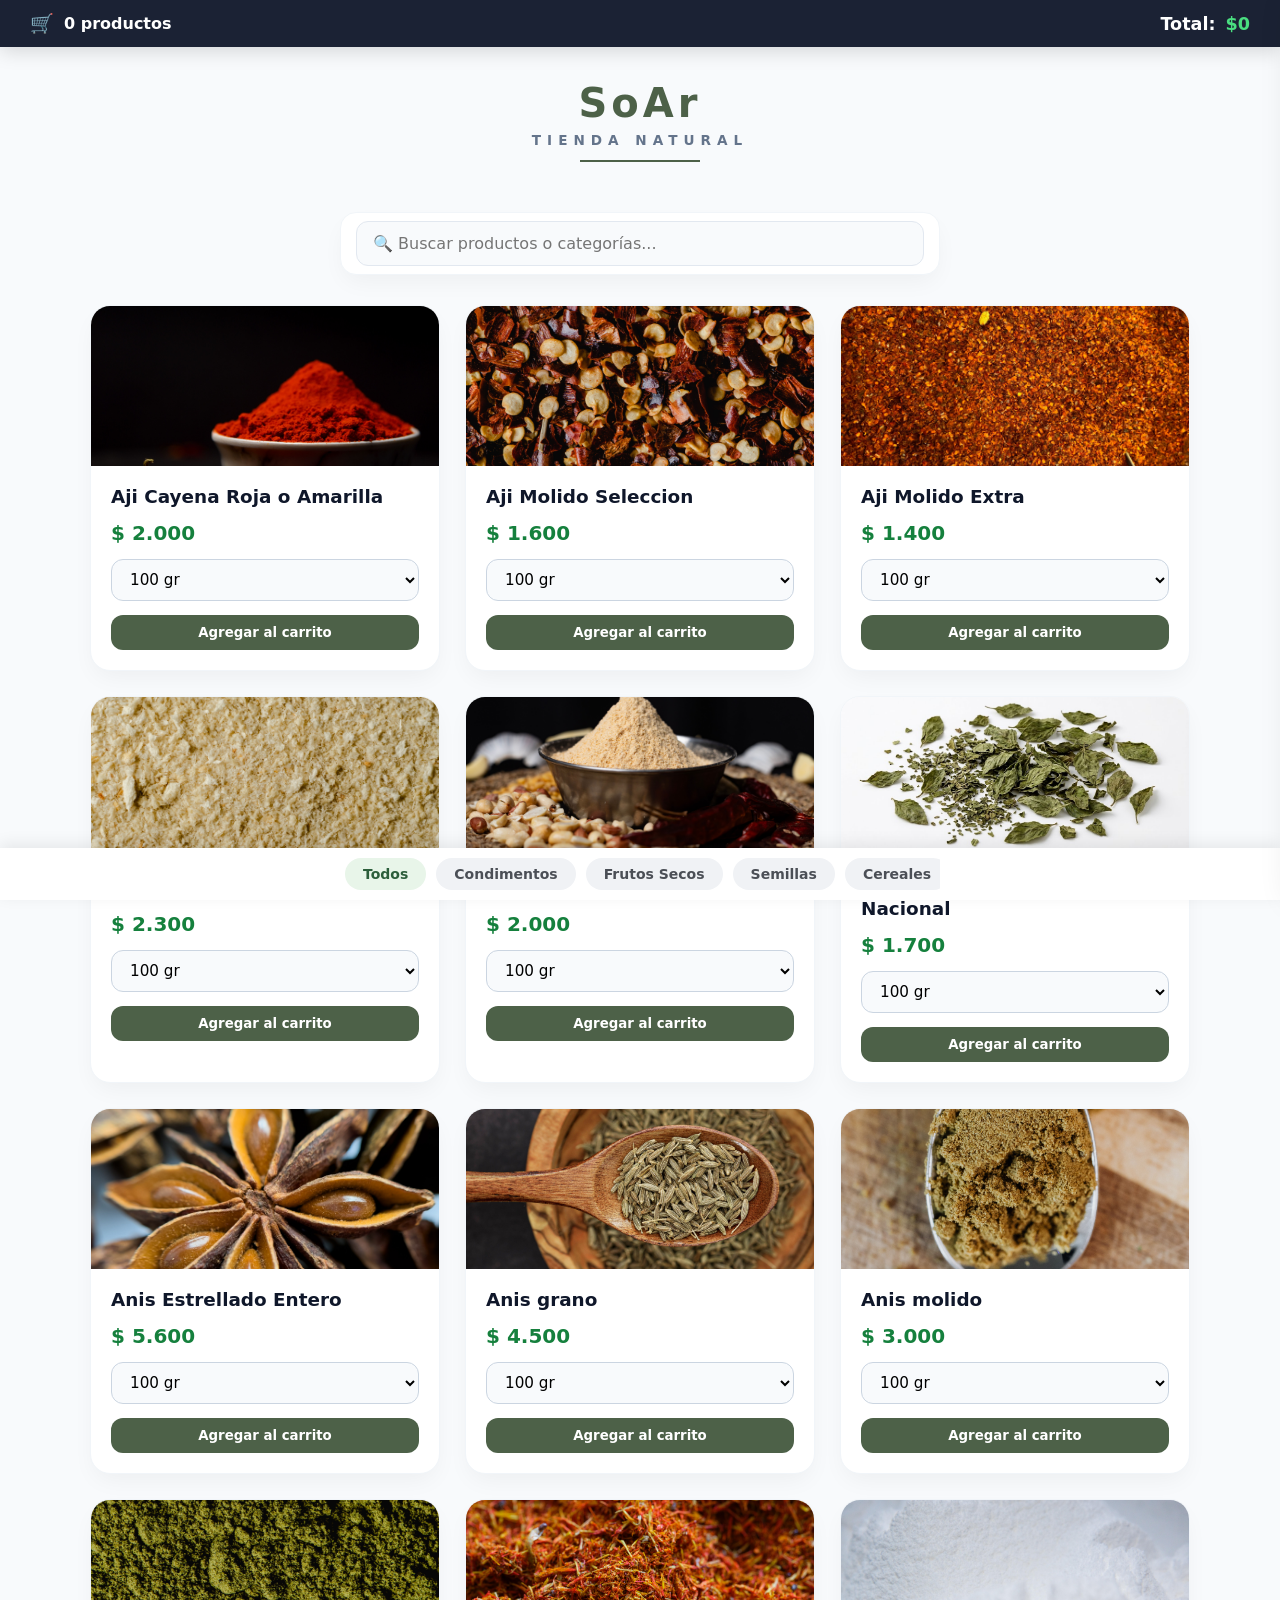
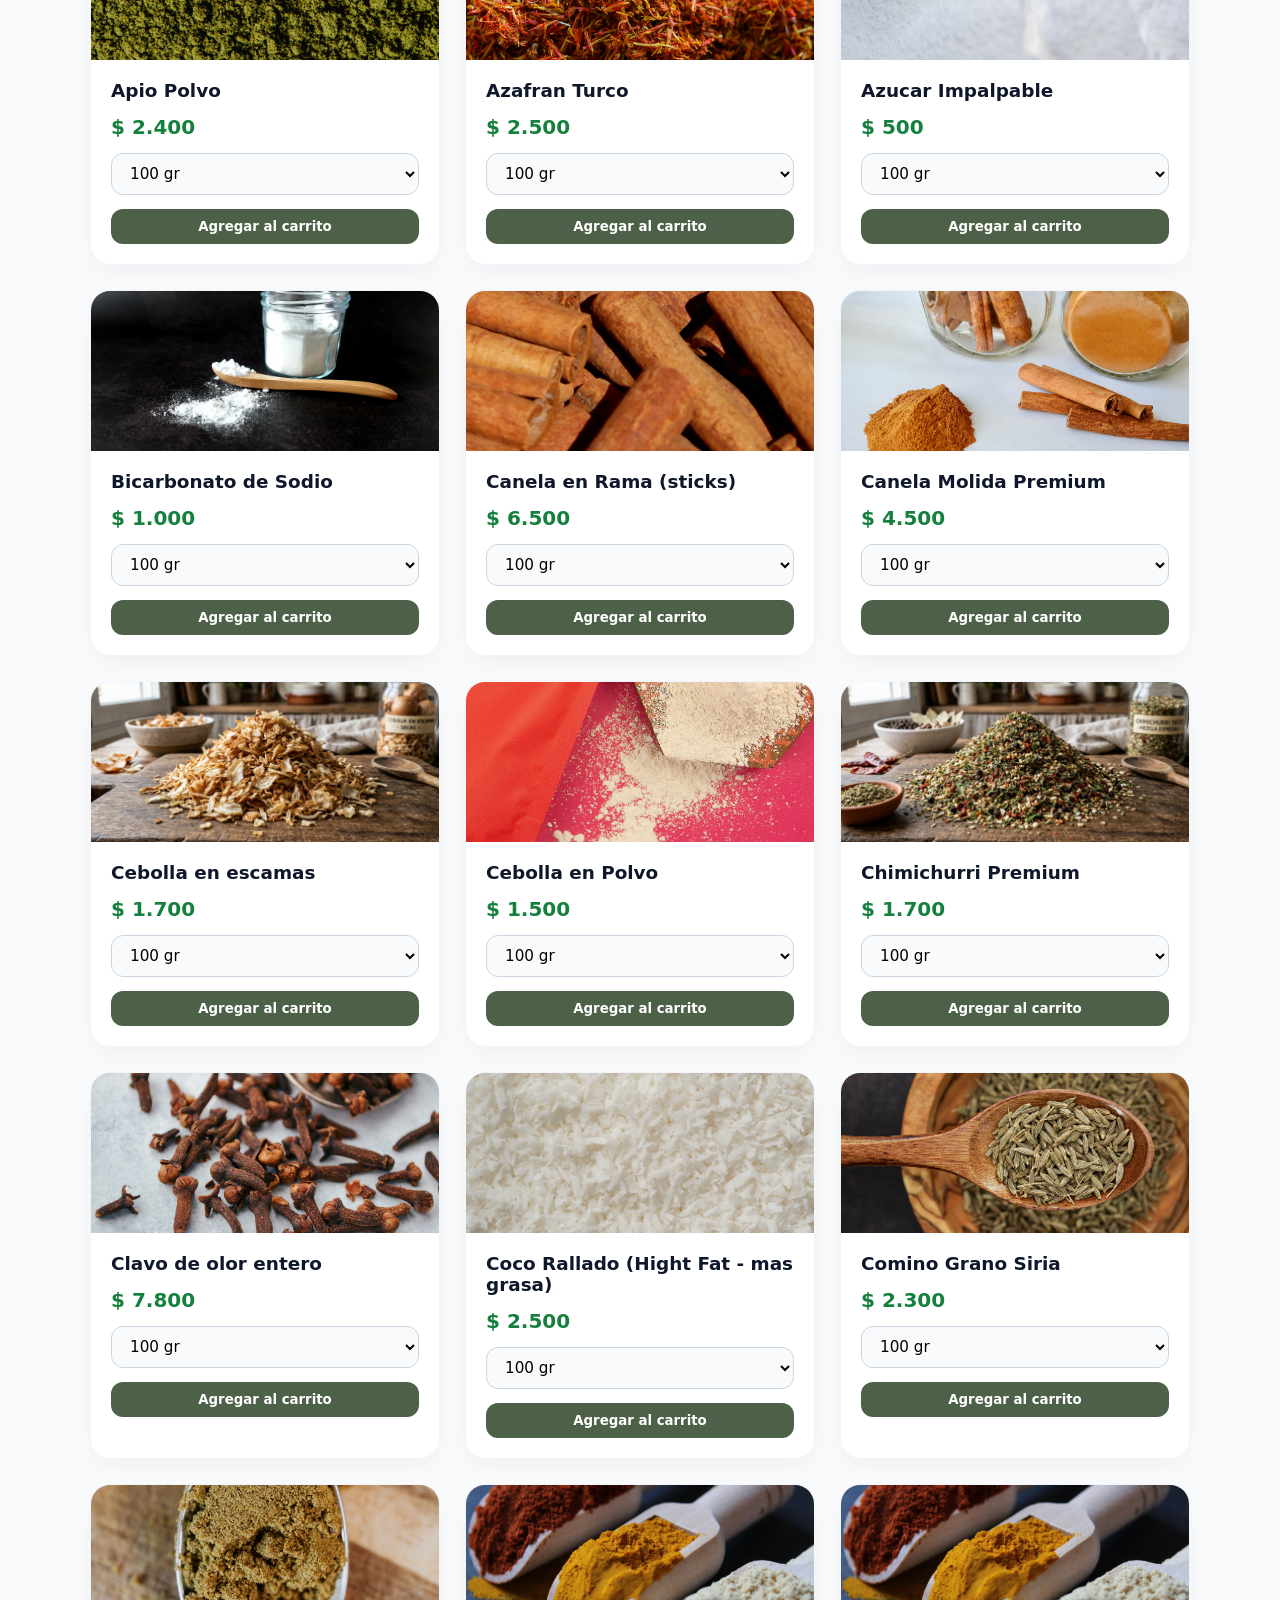
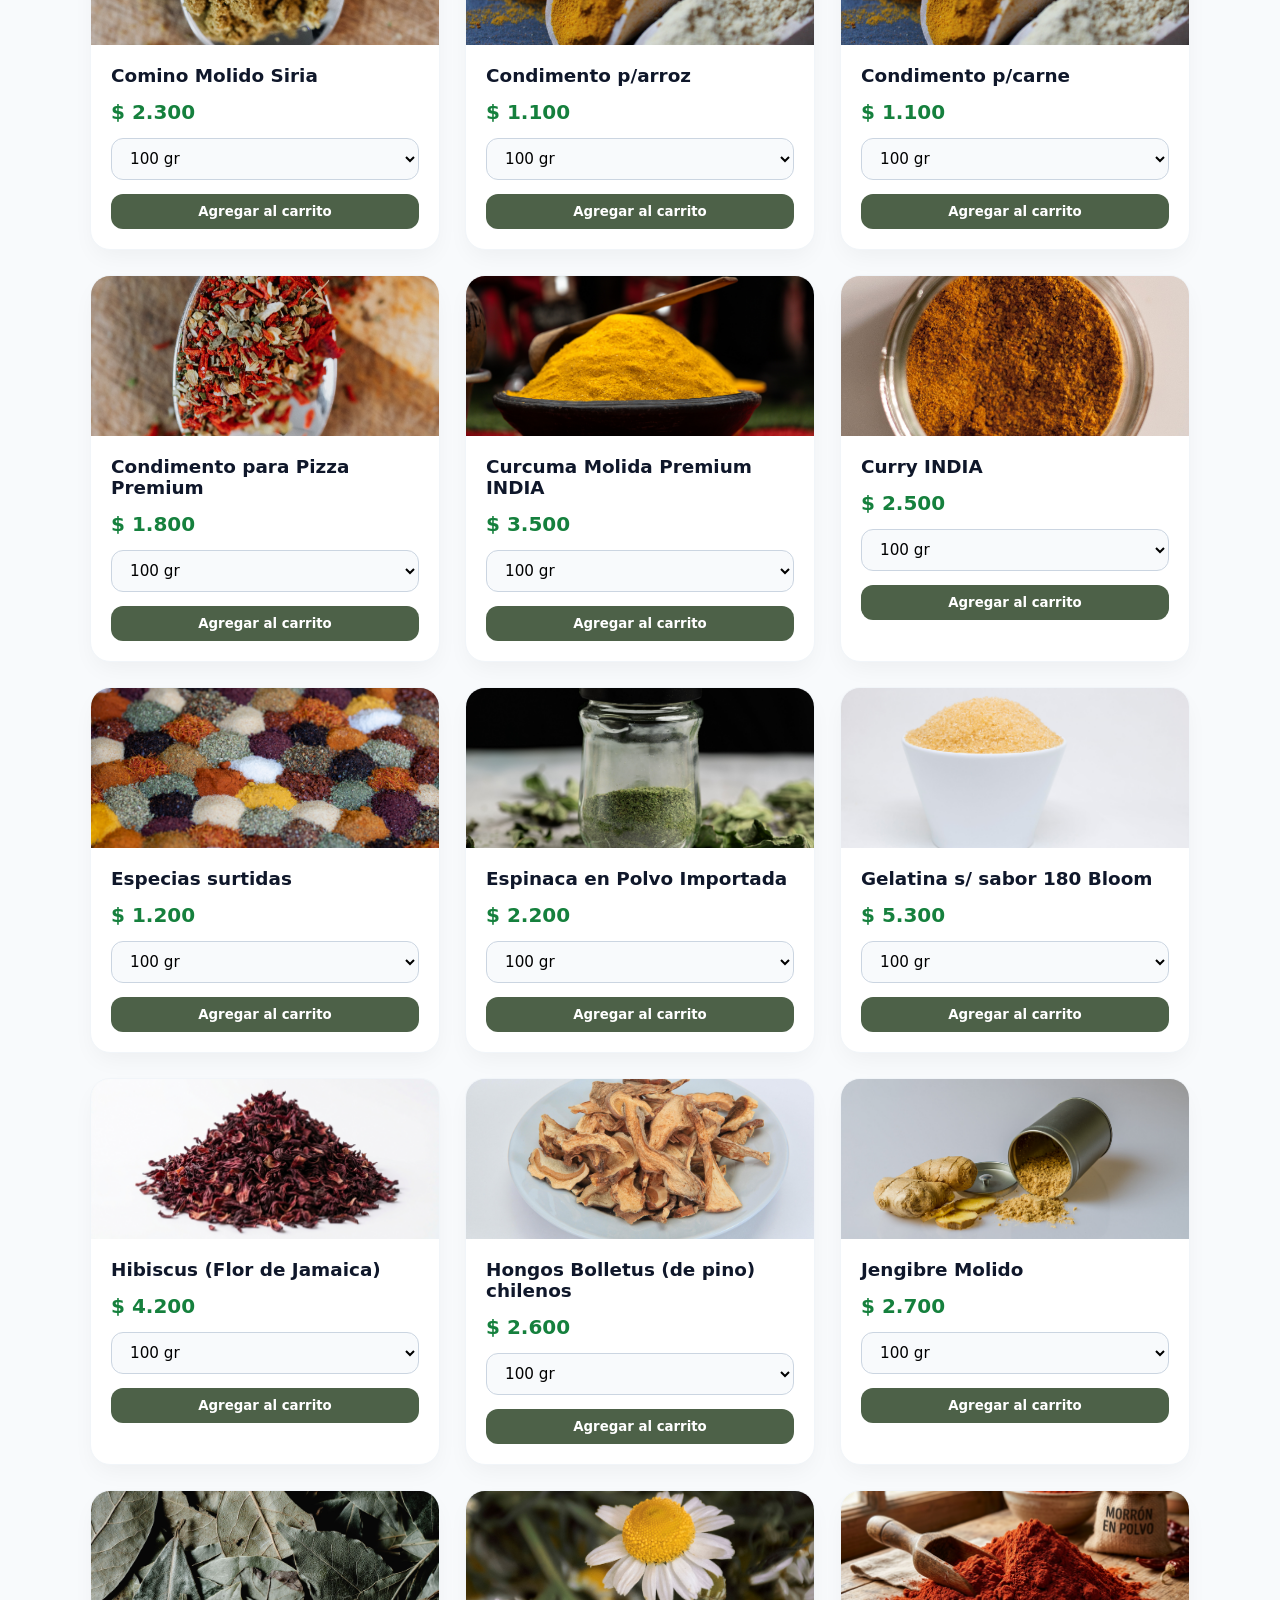
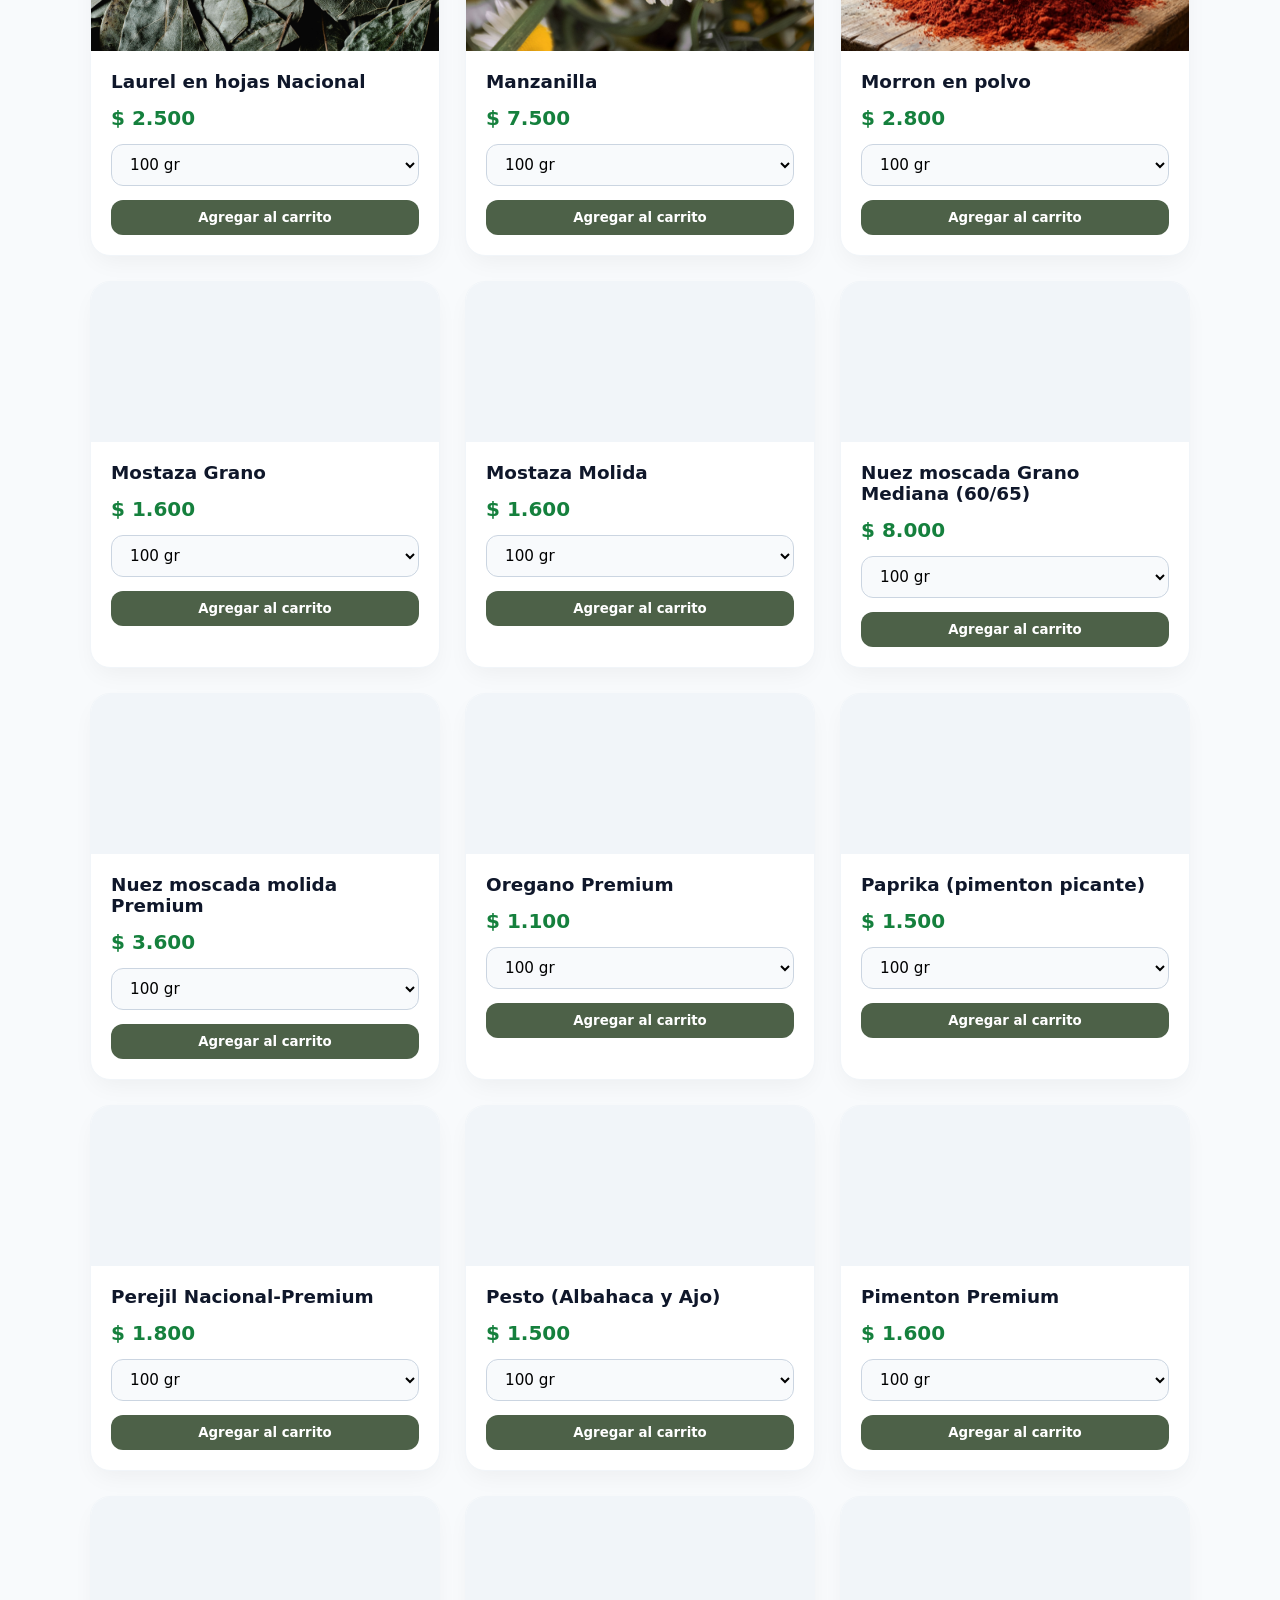
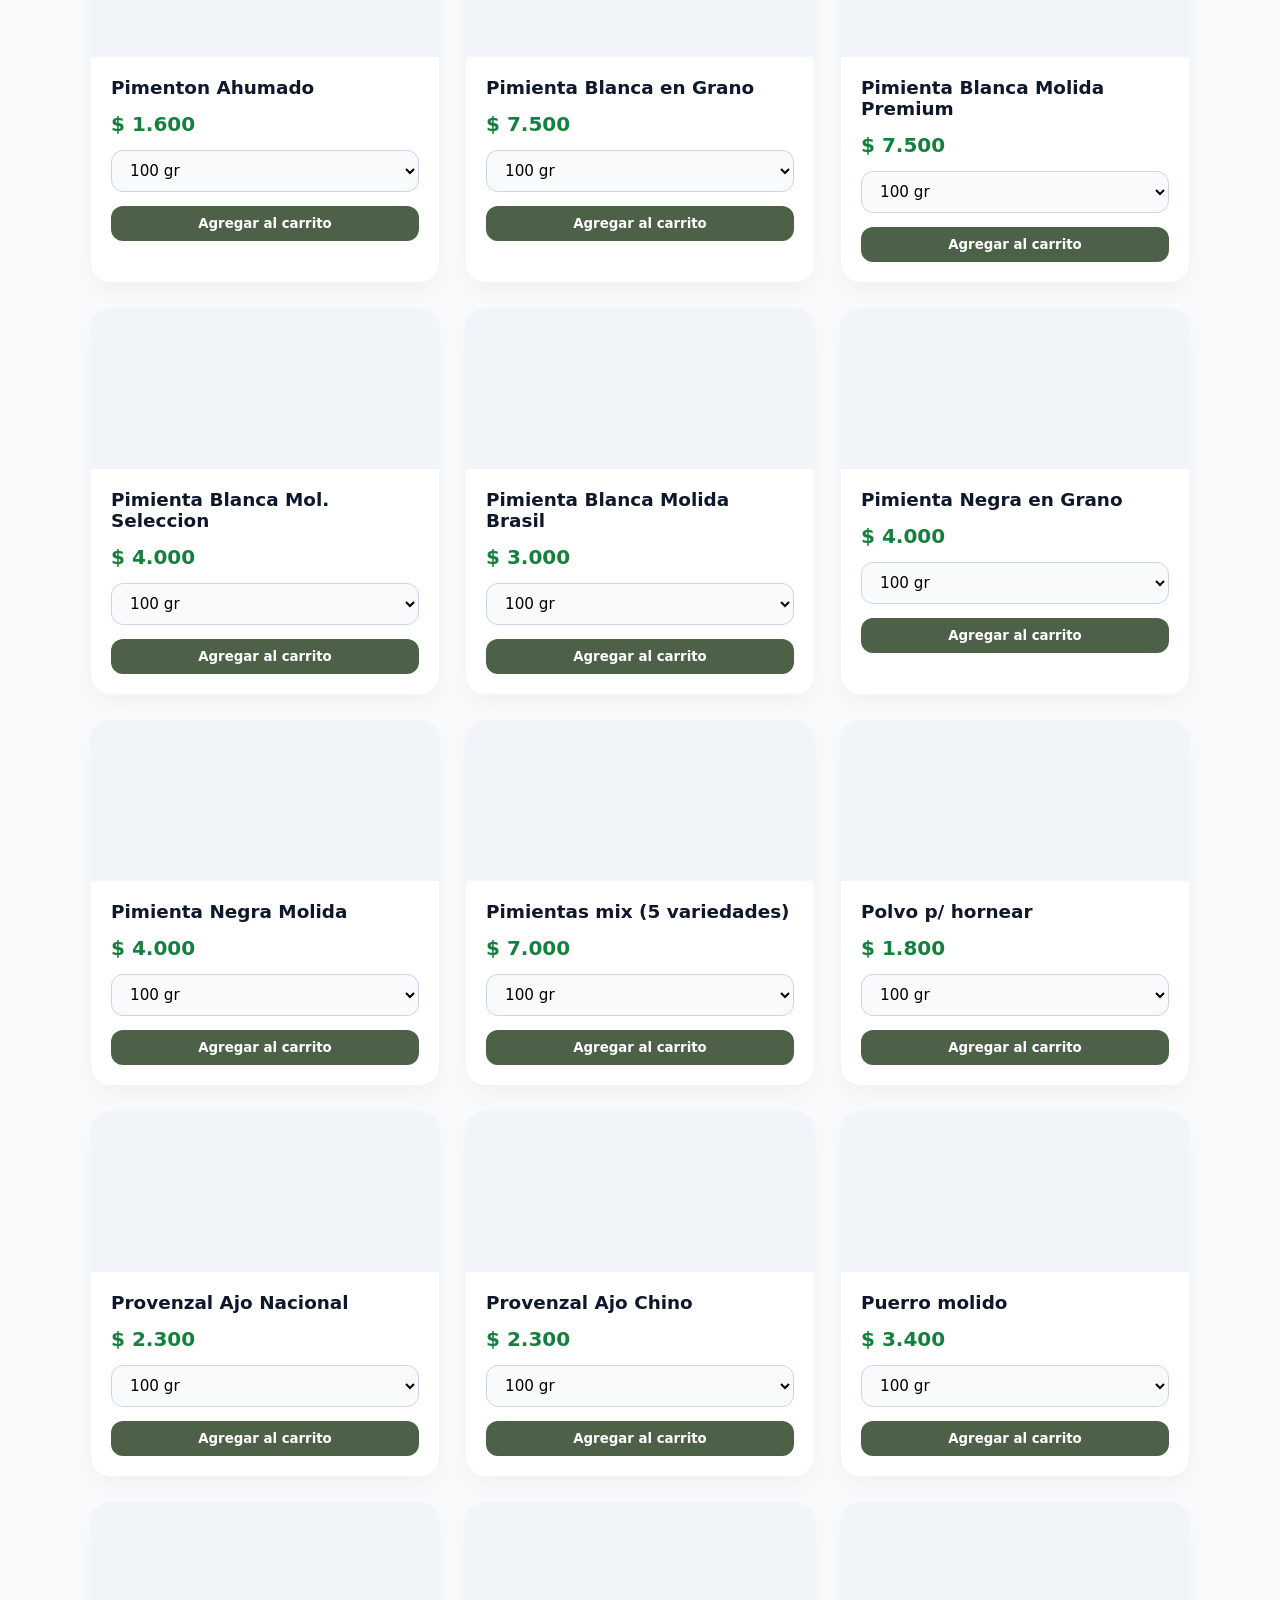
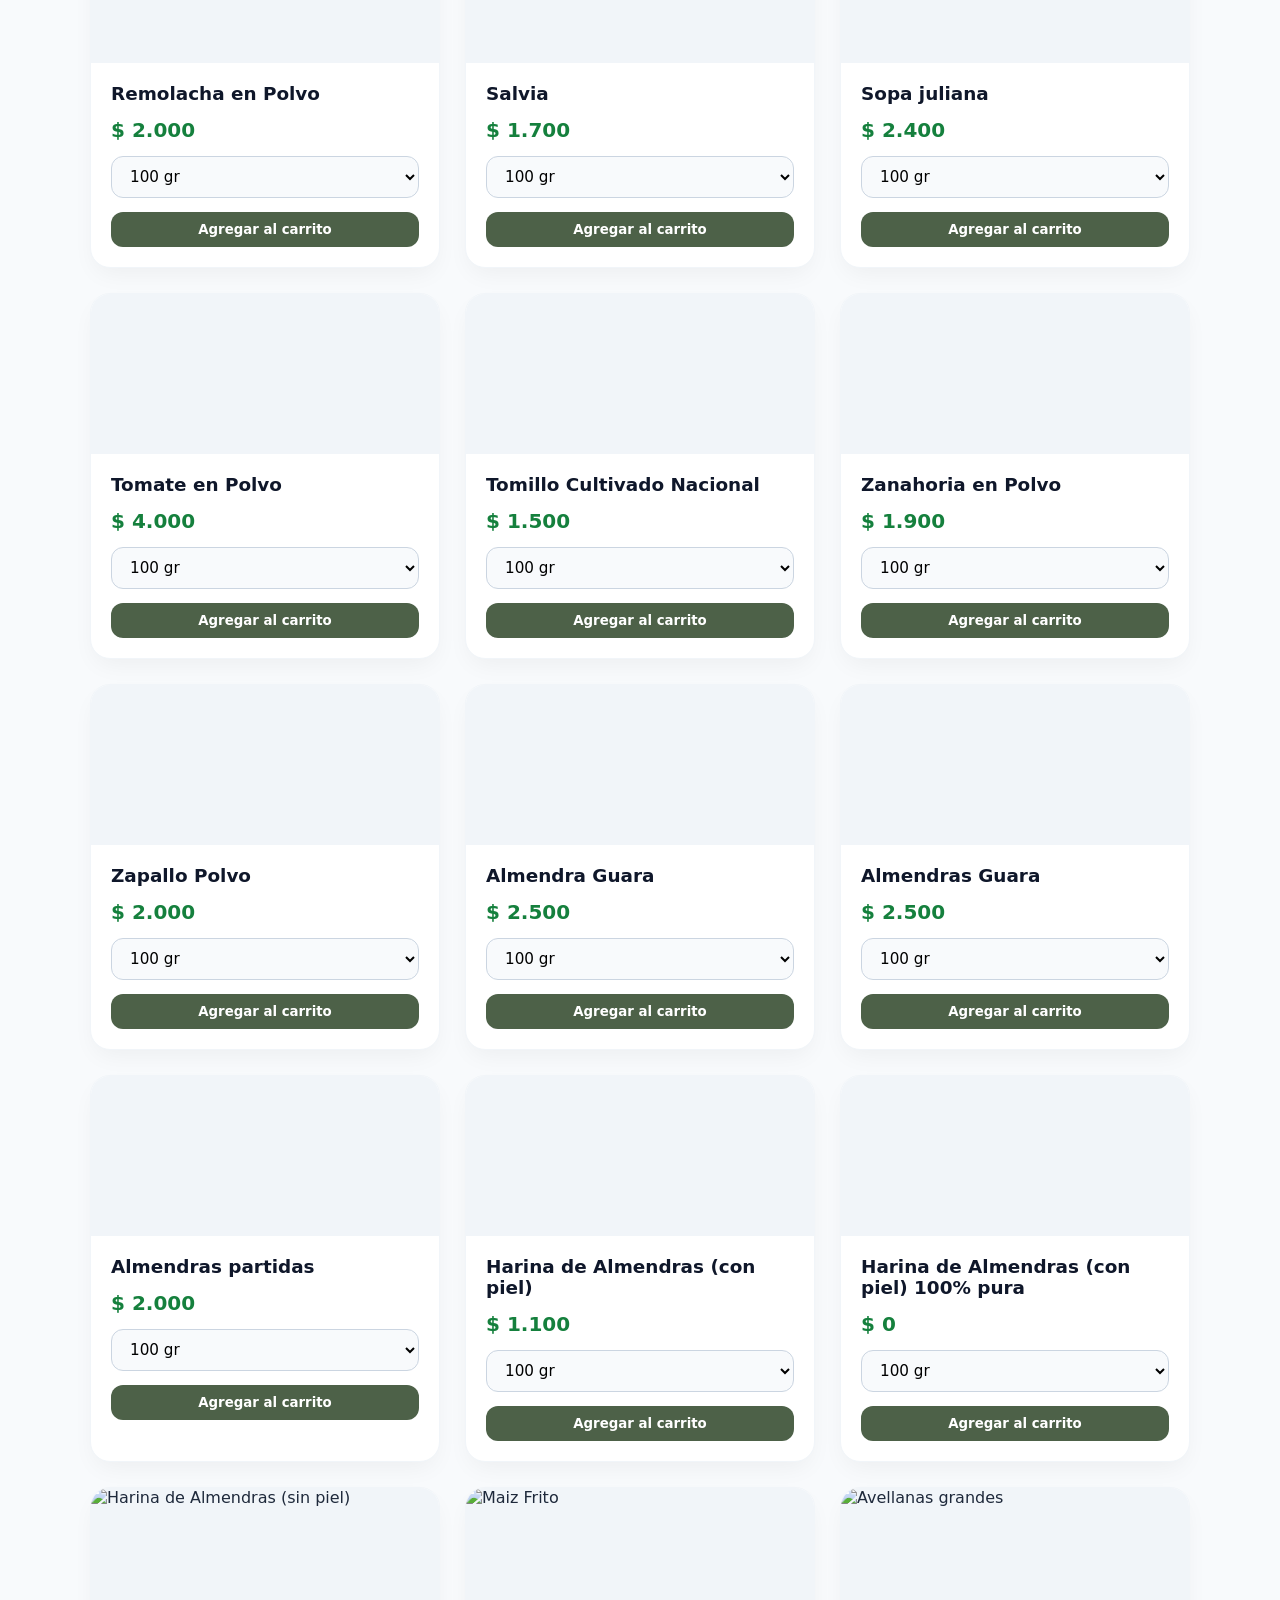
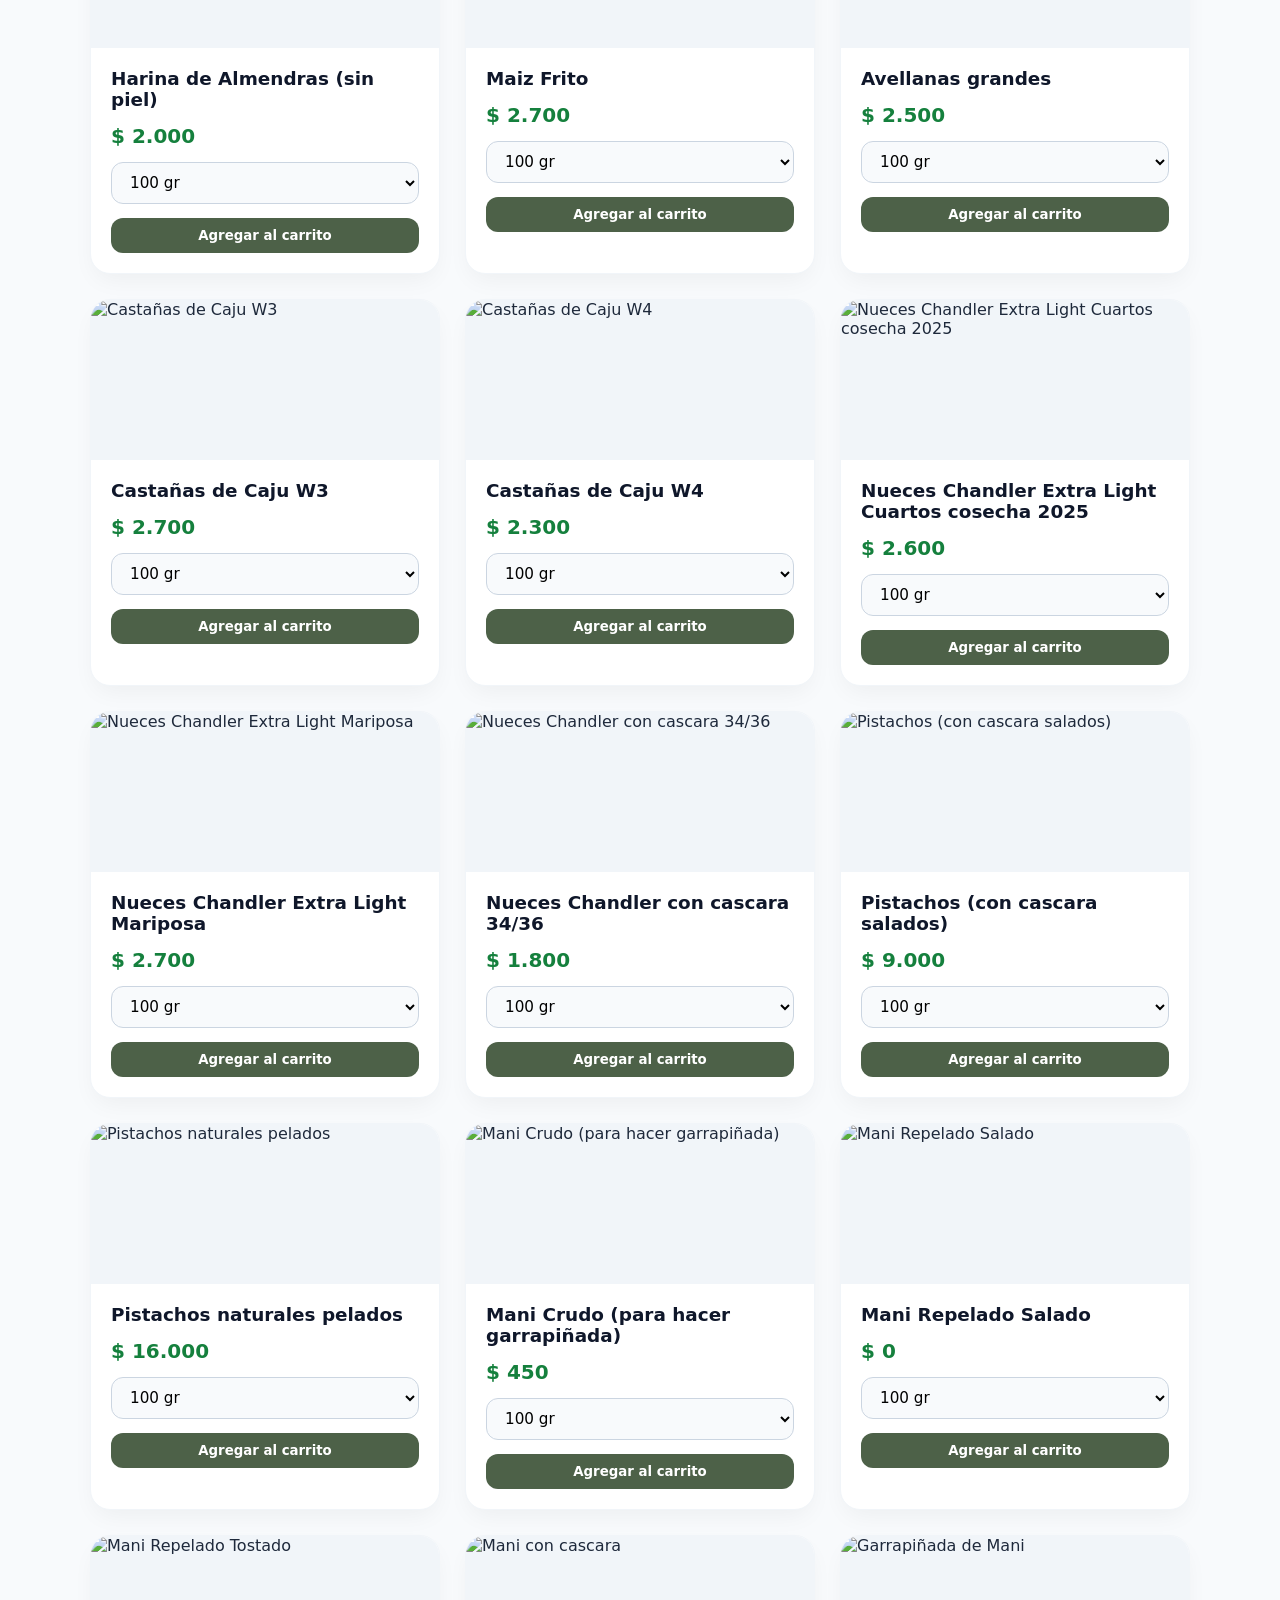
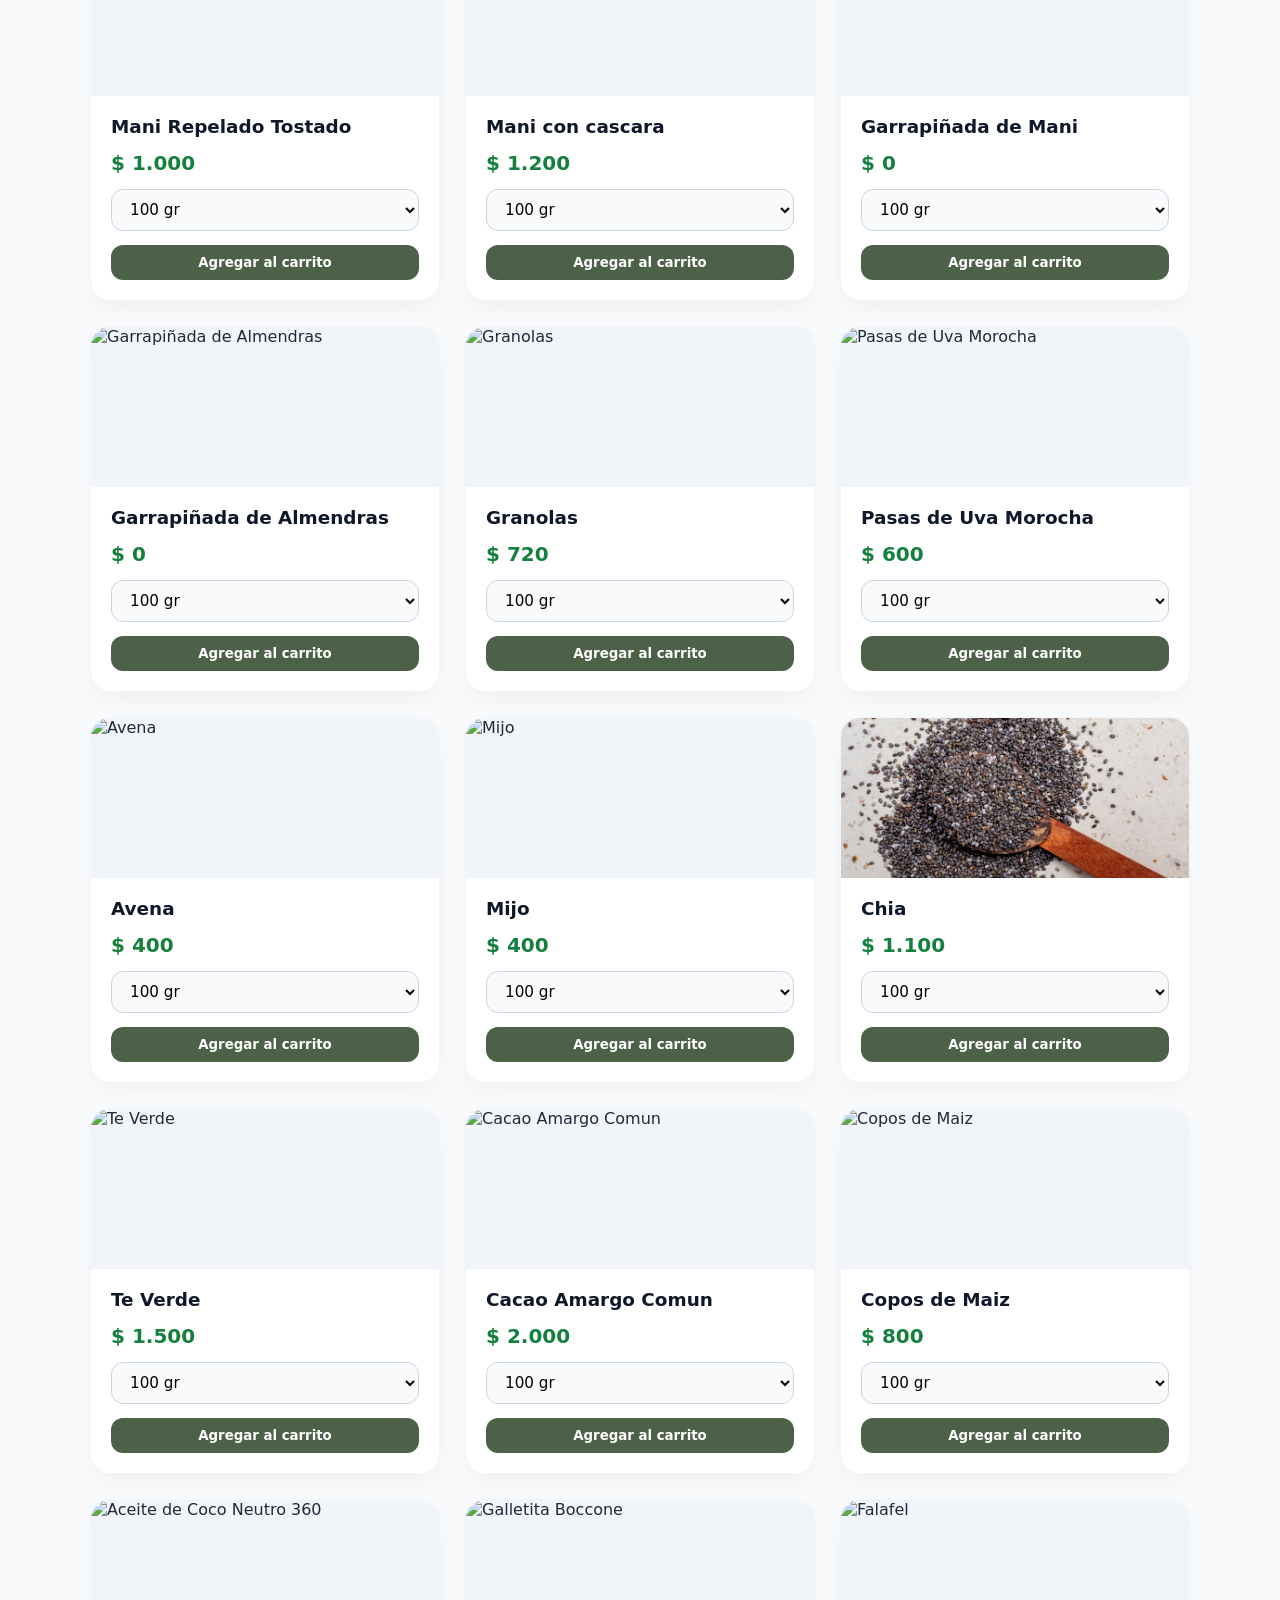
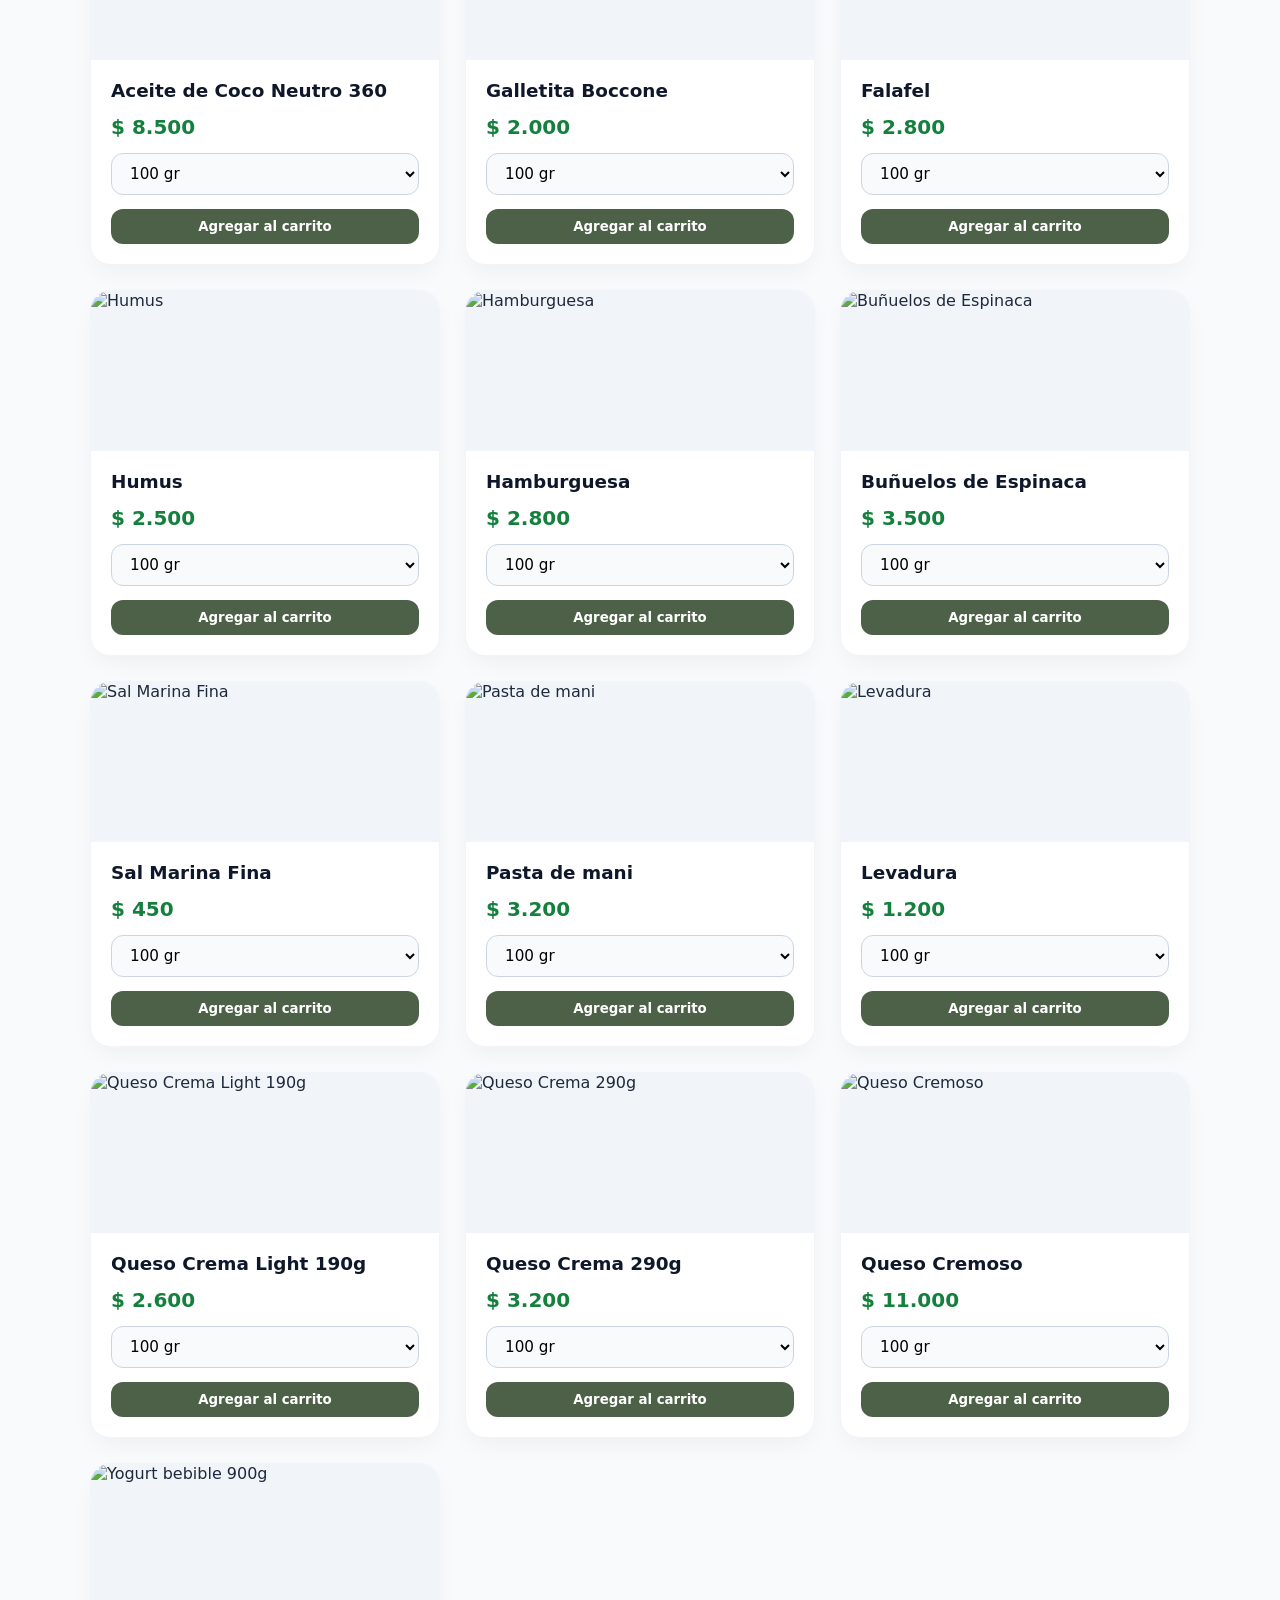
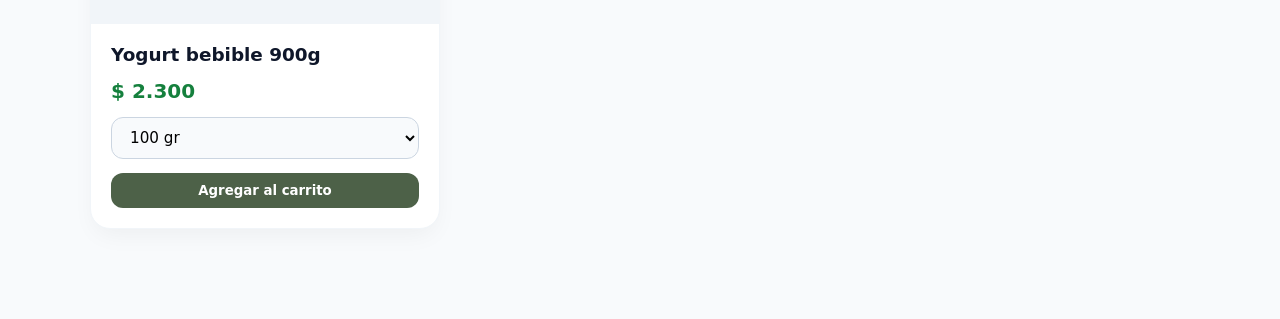
==== commit 0fcc7455: "Update index.html" ====
--- a/index.html
+++ b/index.html
@@ -75,6 +75,8 @@
   <button class="tab-chip active" data-categoria="todos">Todos</button>
   <button class="tab-chip" data-categoria="condimentos">Condimentos</button>
   <button class="tab-chip" data-categoria="frutos secos">Frutos Secos</button>
+  <button class="tab-chip" data-categoria="frutos secos">Semillas</button>
+  <button class="tab-chip" data-categoria="frutos secos">Cereales</button>   
   <button class="tab-chip" data-categoria="varios">Otros</button>
 </div>
     </div>
--- a/style.css
+++ b/style.css
@@ -241,7 +241,7 @@
 /* Buscador Fijo Arriba */
 .sticky-search-container {
   position: sticky;
-  top: 50px; /* Quedará justo debajo de la barra negra del carrito */
+  top: 50px;
   background-color: #f8fafc;
   z-index: 800;
   padding: 10px 0;
@@ -289,11 +289,11 @@
   overflow-x: auto;
   white-space: nowrap;
   padding: 0;
-  scrollbar-width: none; /* Firefox */
+  scrollbar-width: none;
 }
 
 .tabs-scroll-container::-webkit-scrollbar {
-  display: none; /* Chrome, Safari, Opera */
+  display: none;
 }
 
 .tabs-wrapper {
@@ -320,16 +320,28 @@
 }
 
 .tab-chip.active {
-  background-color: #e8f5e9; /* Tono verde claro acorde a tu tienda natural */
-  color: #2c5e3b; /* Color de acento verde corporativo */
-}
-
-/* Grilla y Tarjetas de Productos */
+  background-color: #e8f5e9;
+  color: #2c5e3b;
+}
+
+/* Grilla y Tarjetas de Productos con animación de deslizamiento lateral */
 .product-grid {
   display: grid;
   grid-template-columns: repeat(auto-fill, minmax(260px, 1fr));
   gap: 25px;
   margin-top: 0;
+  animation: slideHoriz 0.35s cubic-bezier(0.25, 1, 0.5, 1);
+}
+
+@keyframes slideHoriz {
+  0% {
+    opacity: 0;
+    transform: translateX(40px);
+  }
+  100% {
+    opacity: 1;
+    transform: translateX(0);
+  }
 }
 
 .card {
@@ -385,6 +397,7 @@
   font-size: 0.95rem;
 }
 
+/* Botón agregar al carrito en verde oliva */
 .btn-add {
   background-color: #4d6148;
   color: white;
@@ -398,5 +411,5 @@
 }
 
 .btn-add:hover {
-  background-color: #15803d;
-}
+  background-color: #3b4c37;
+}
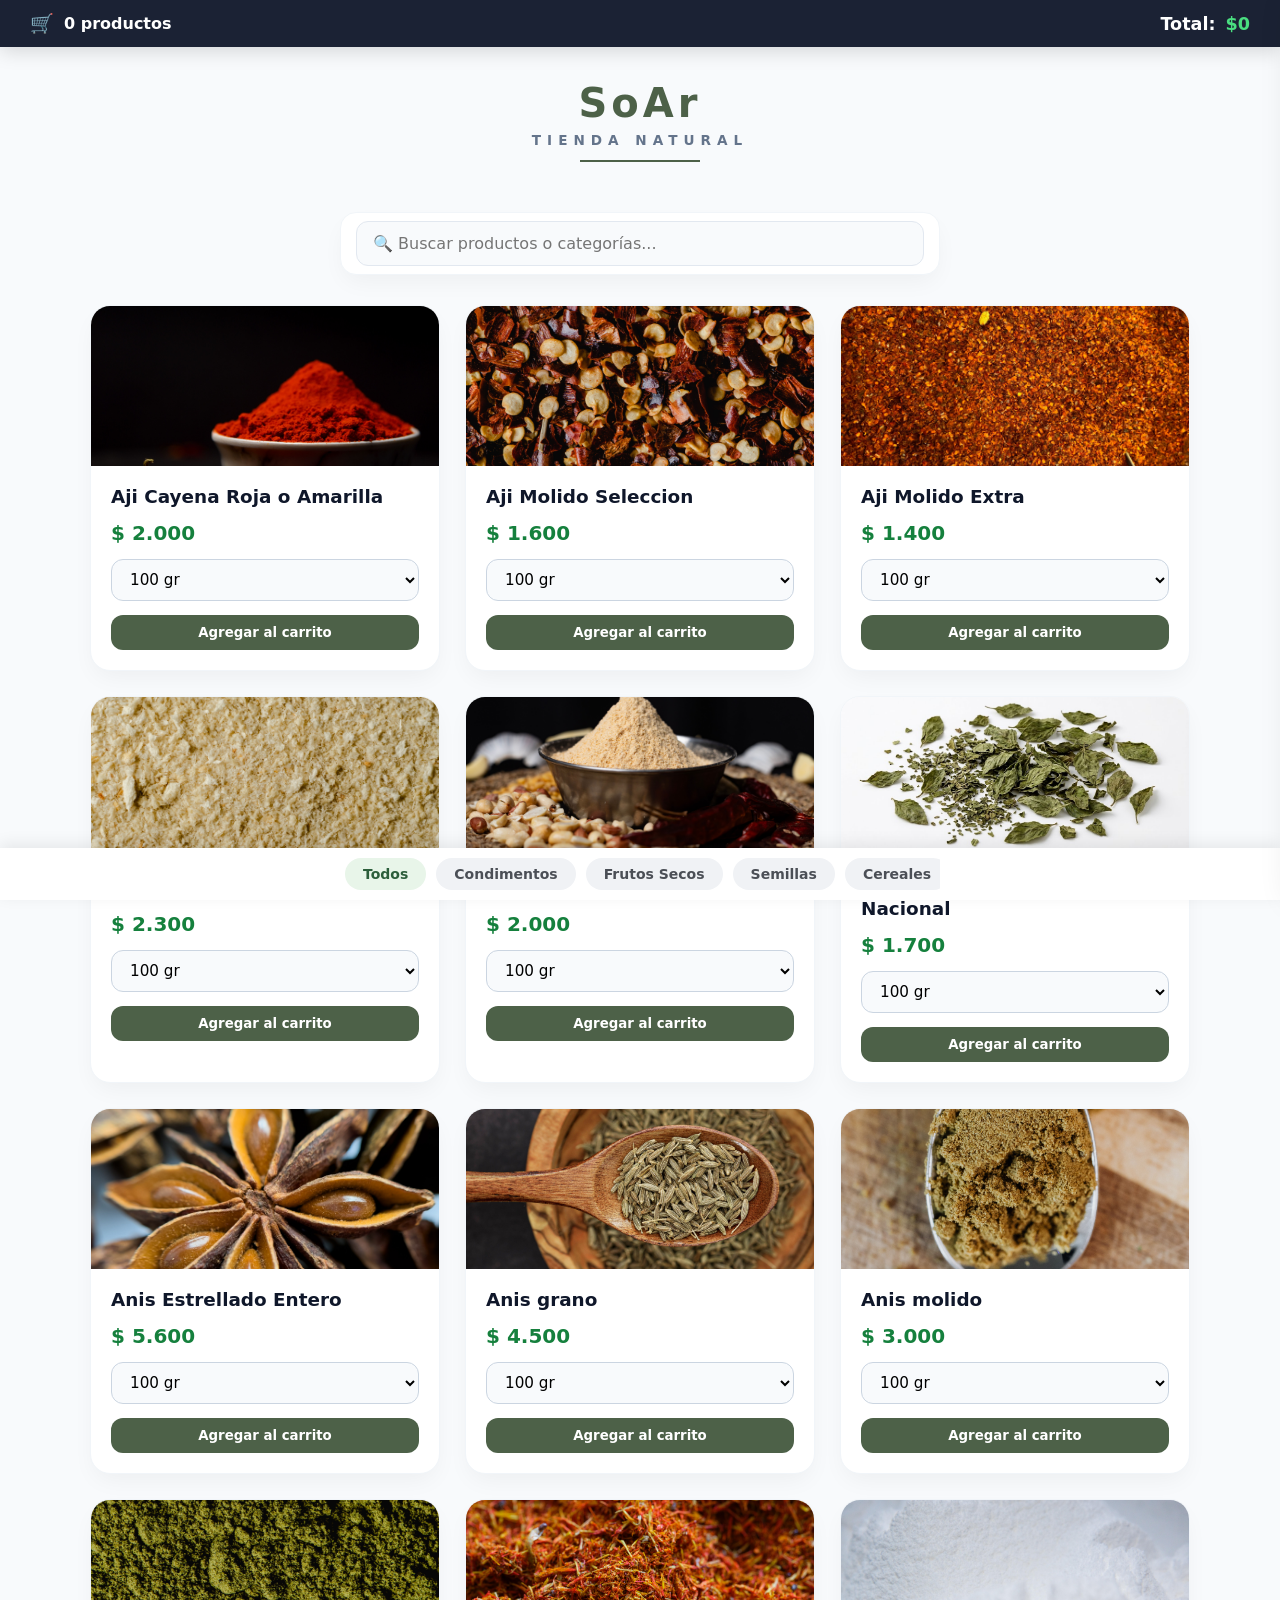
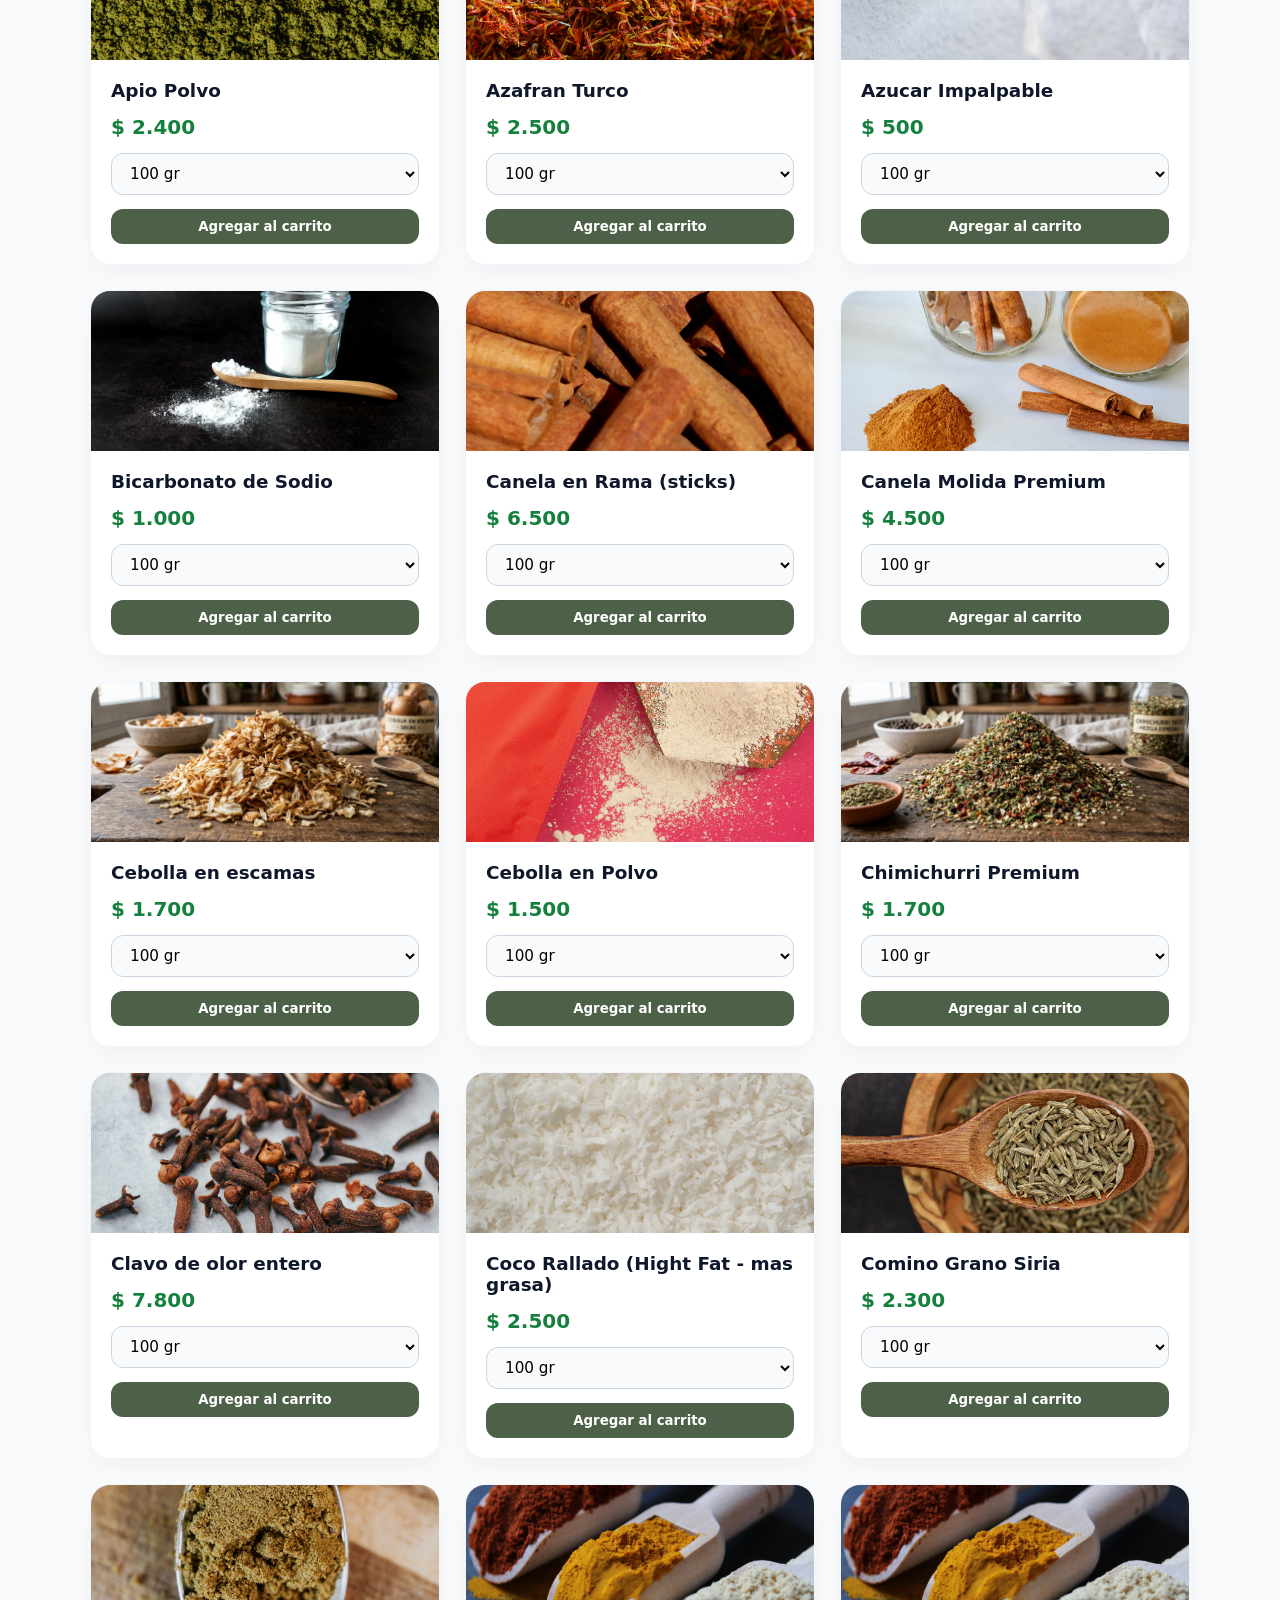
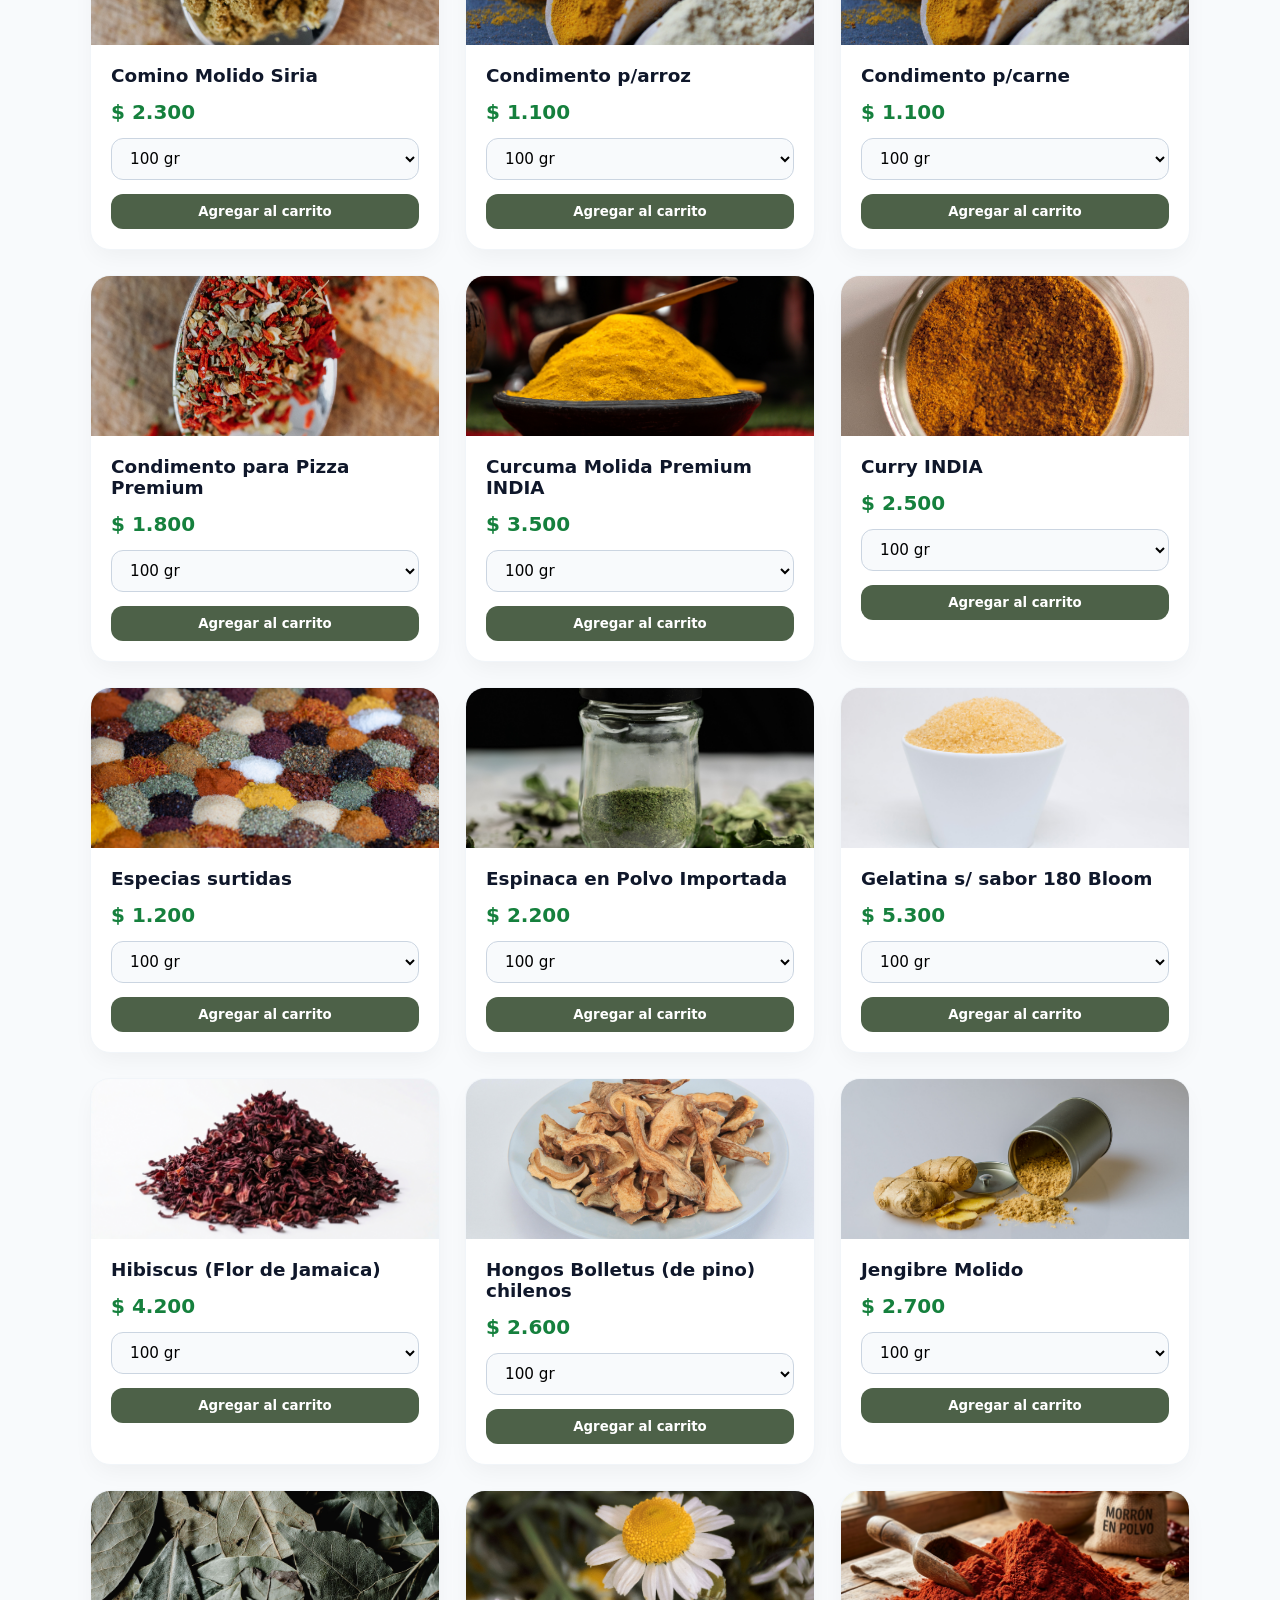
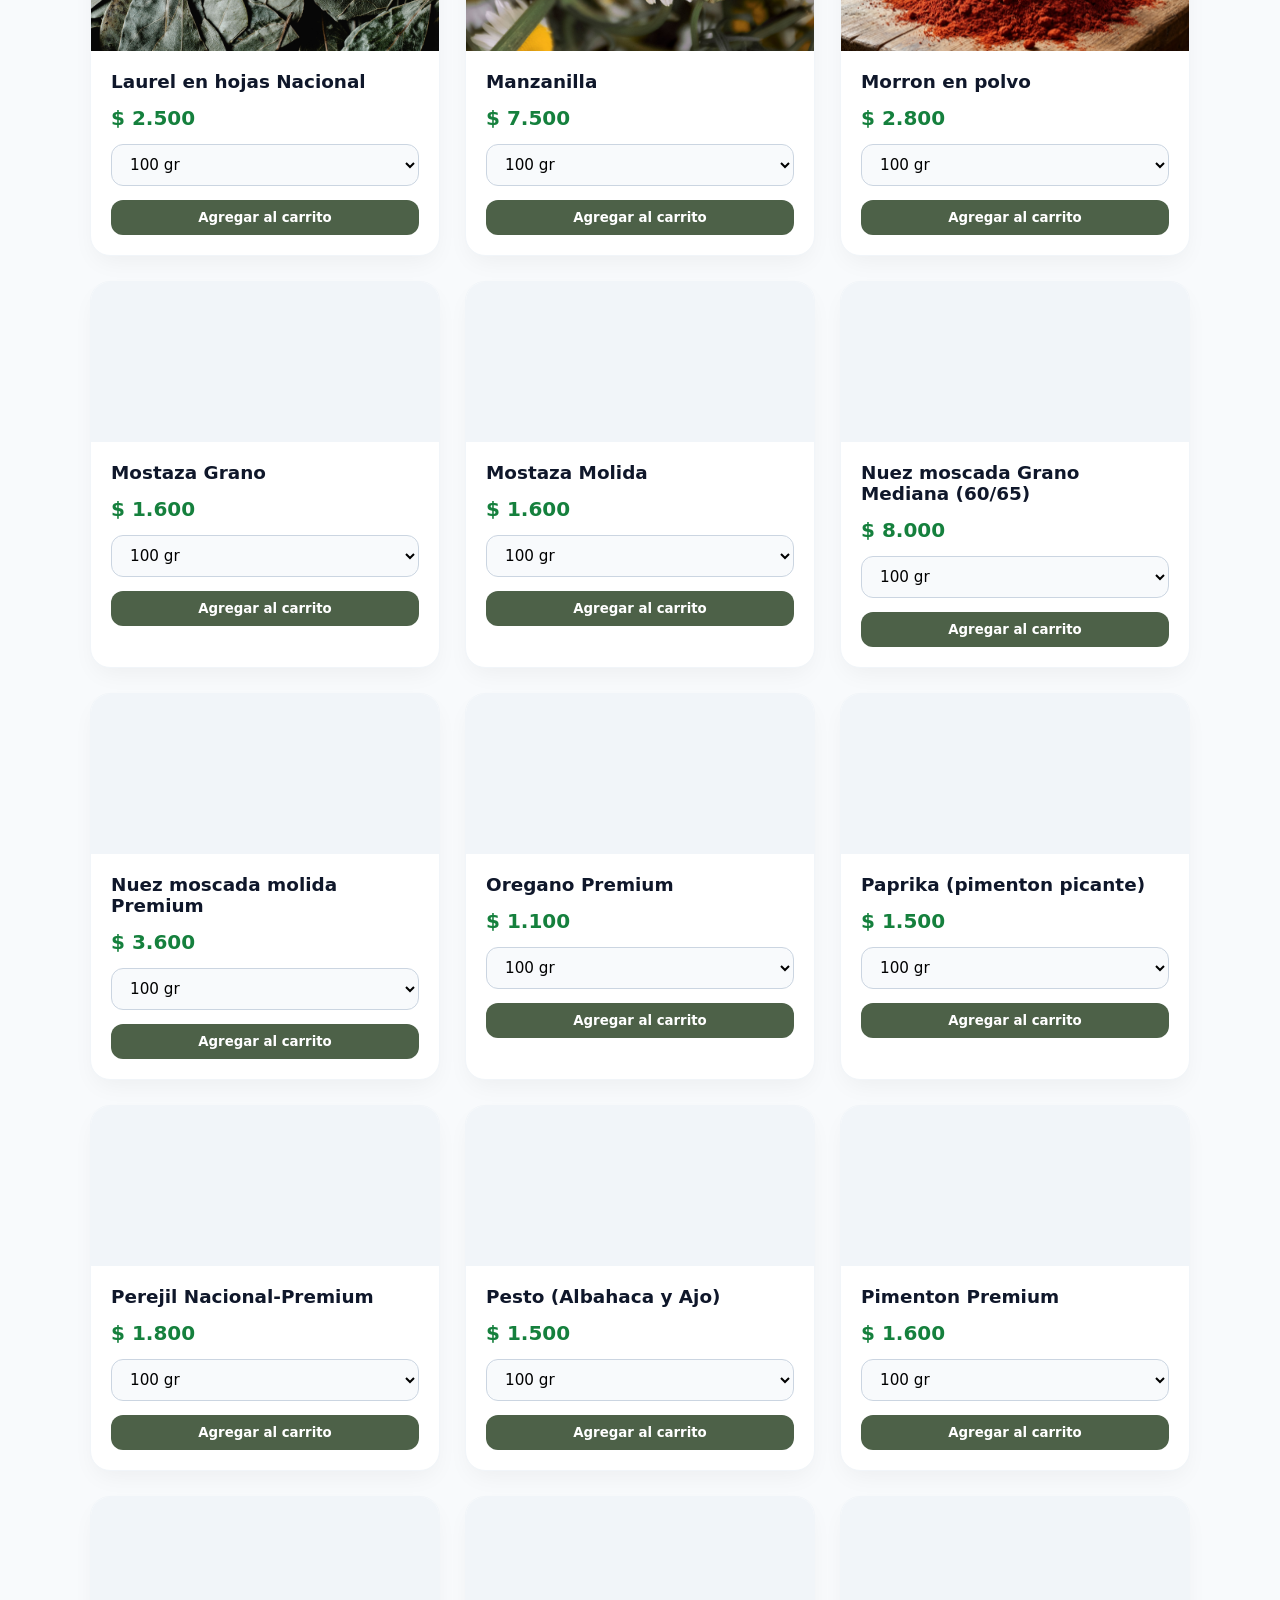
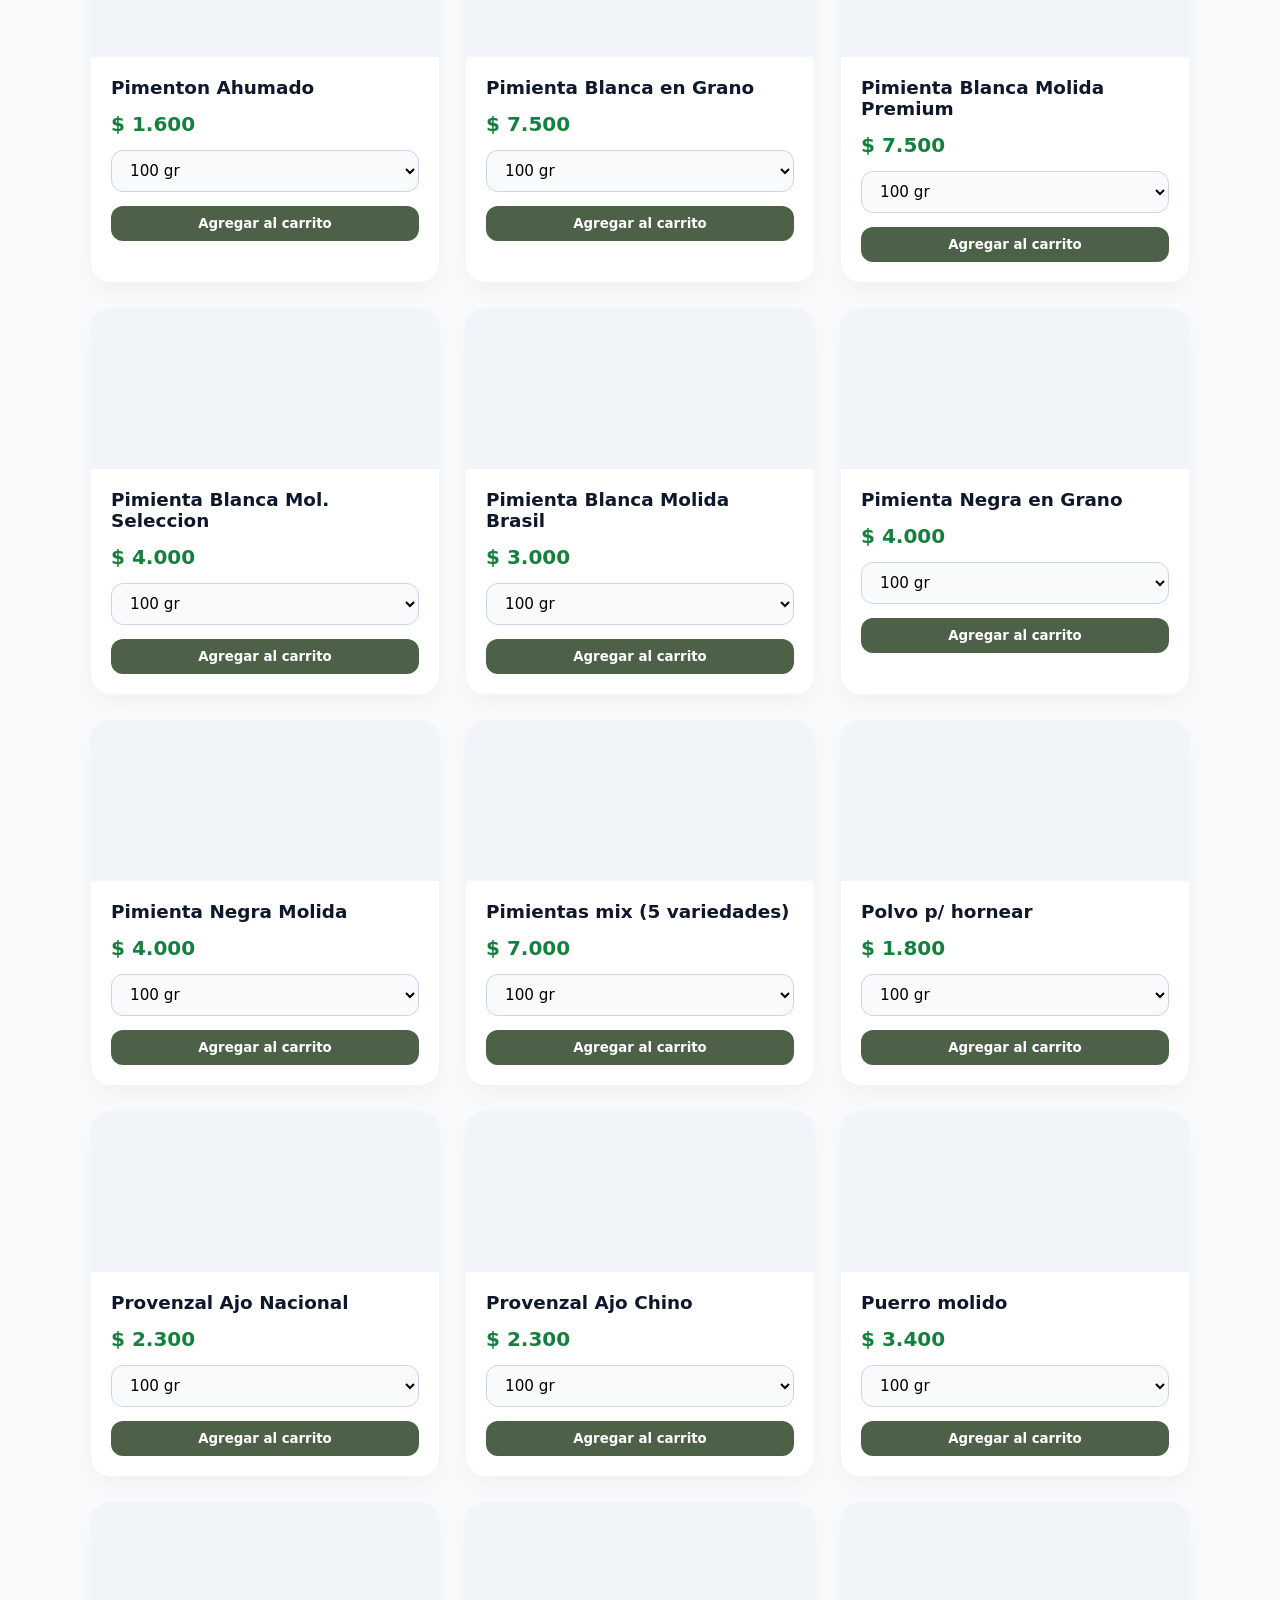
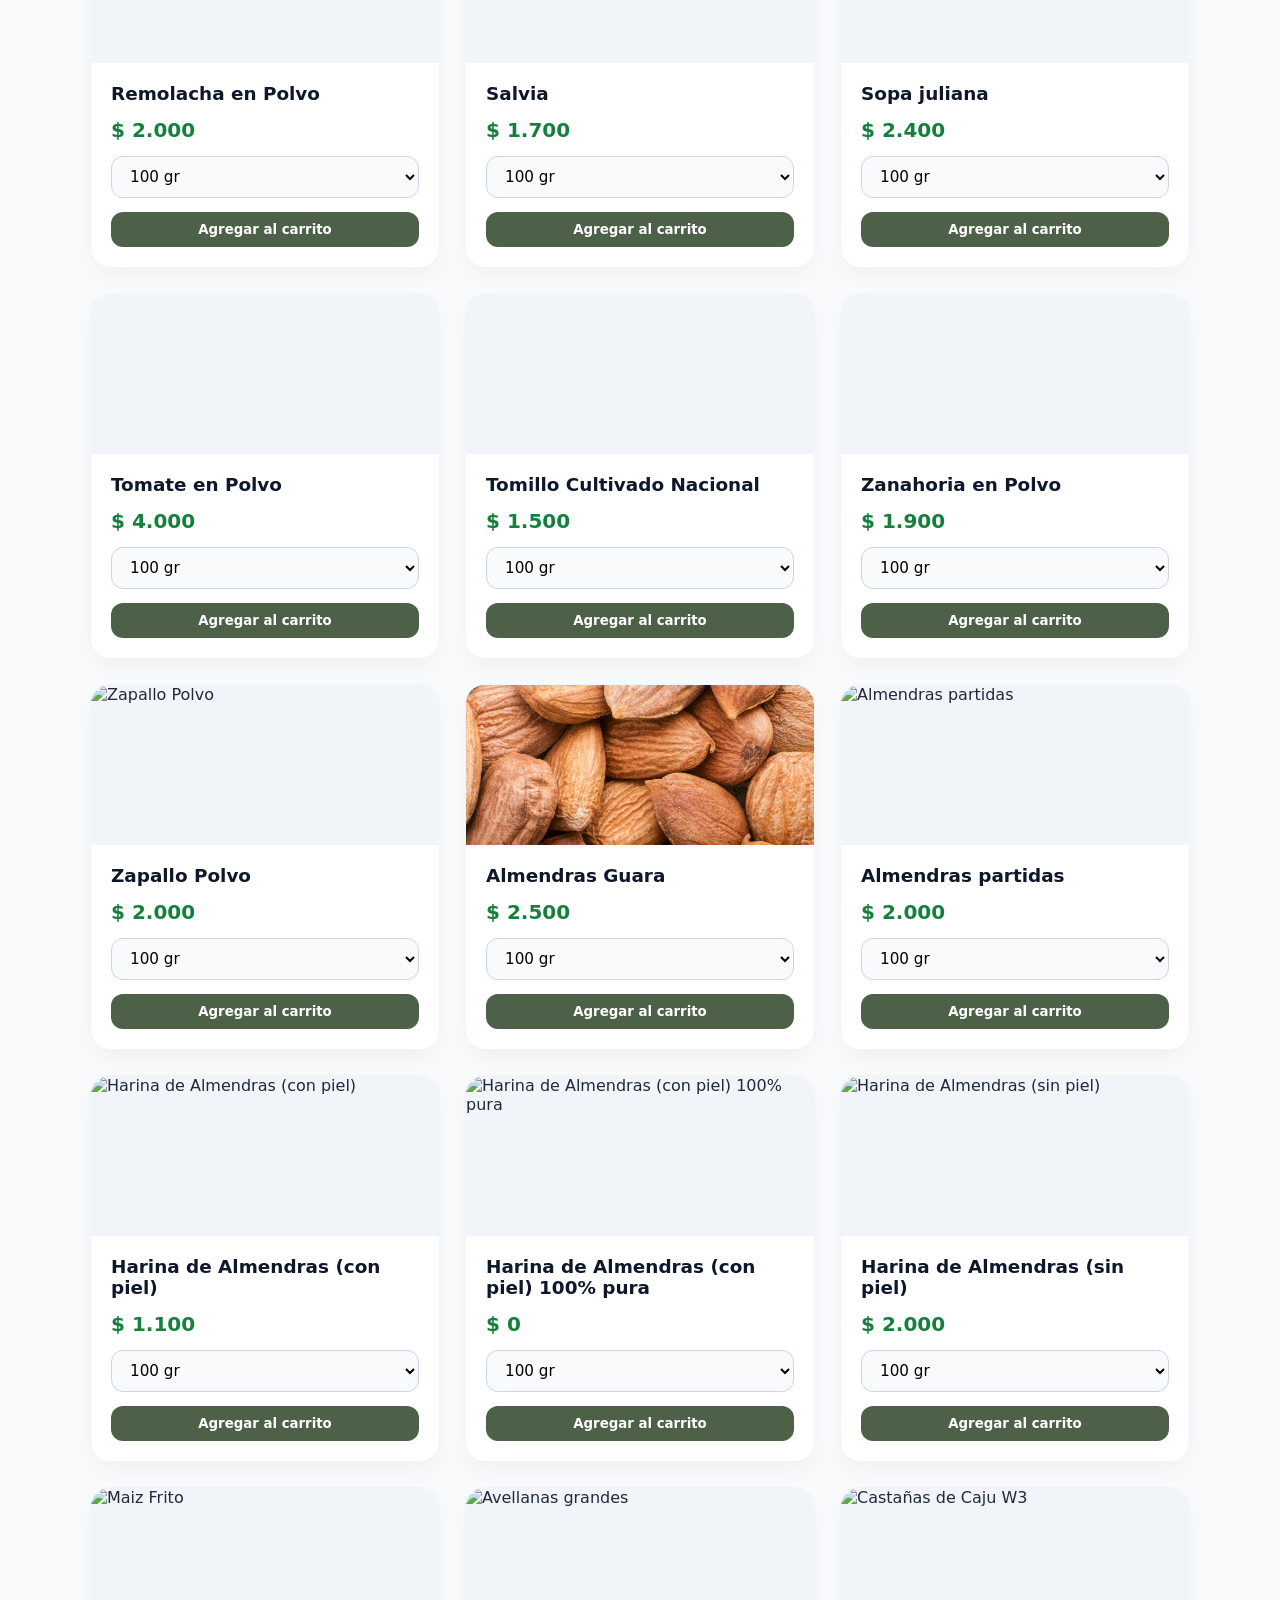
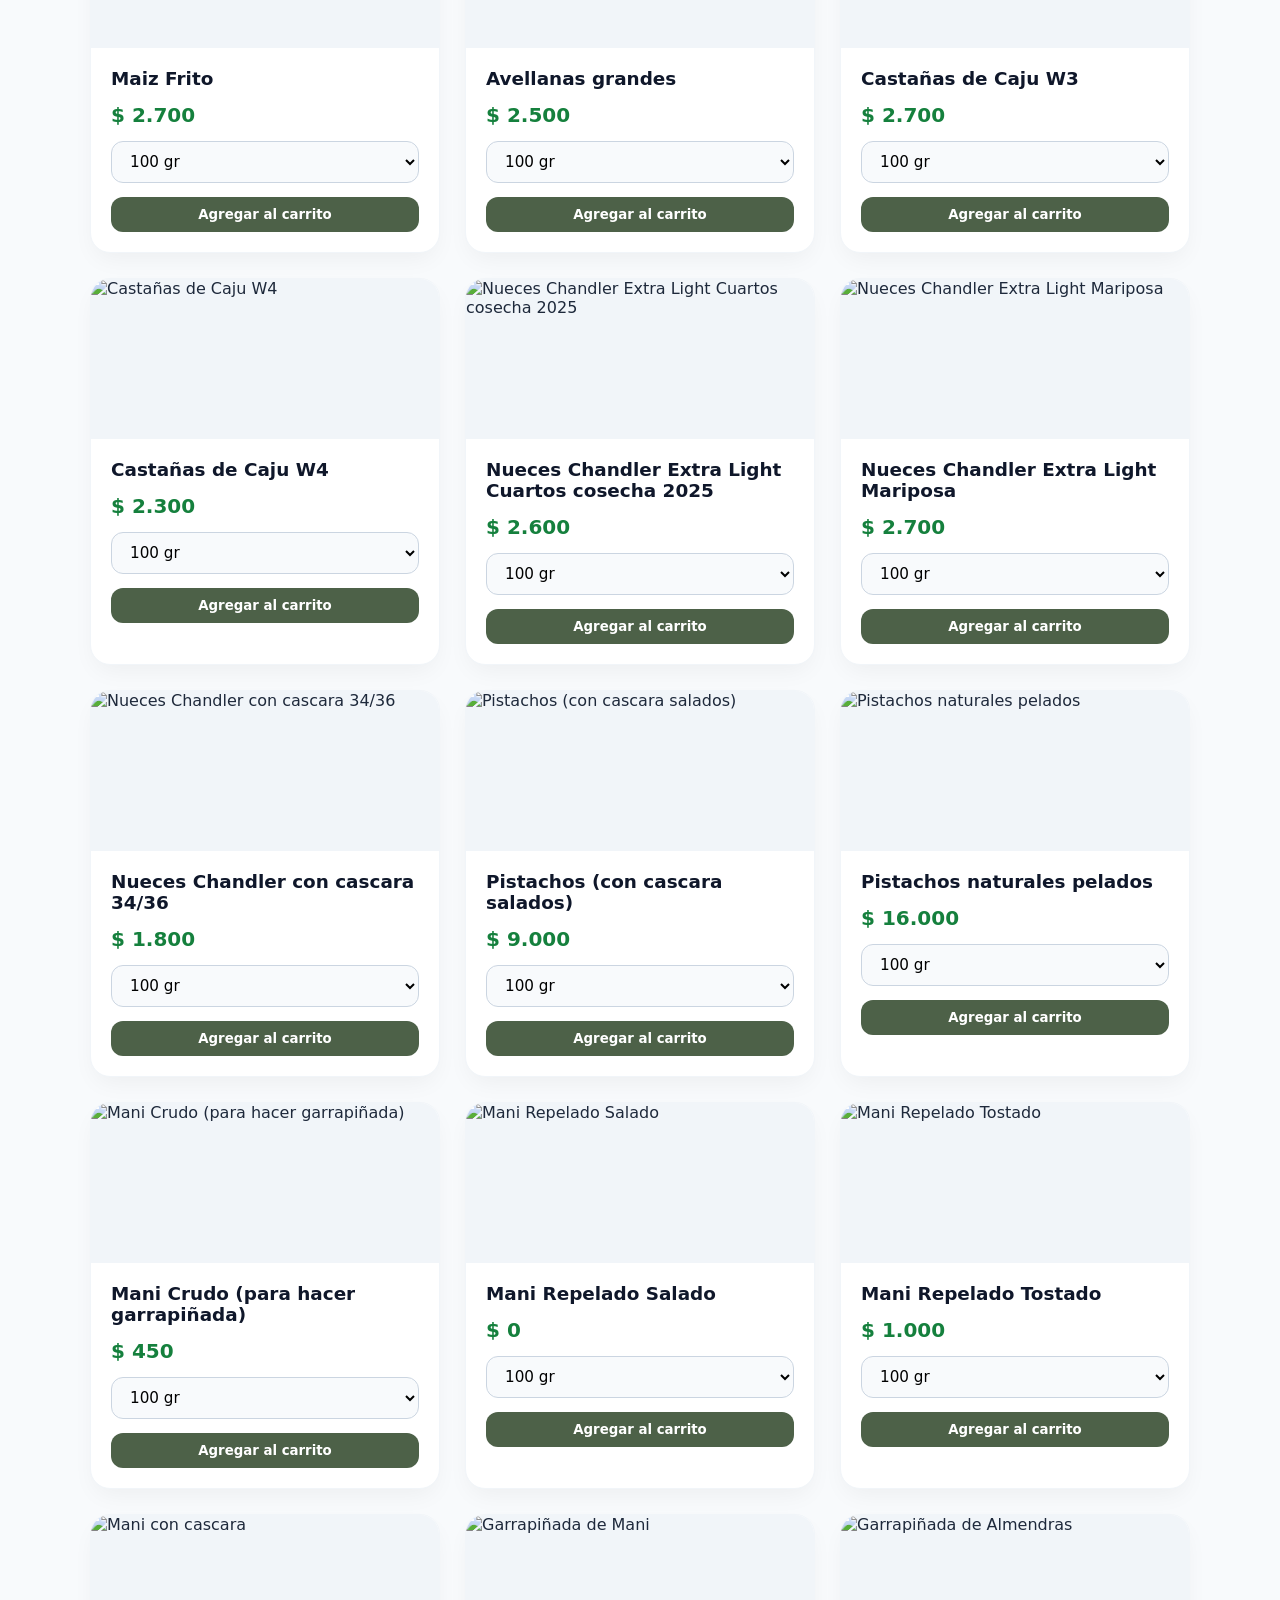
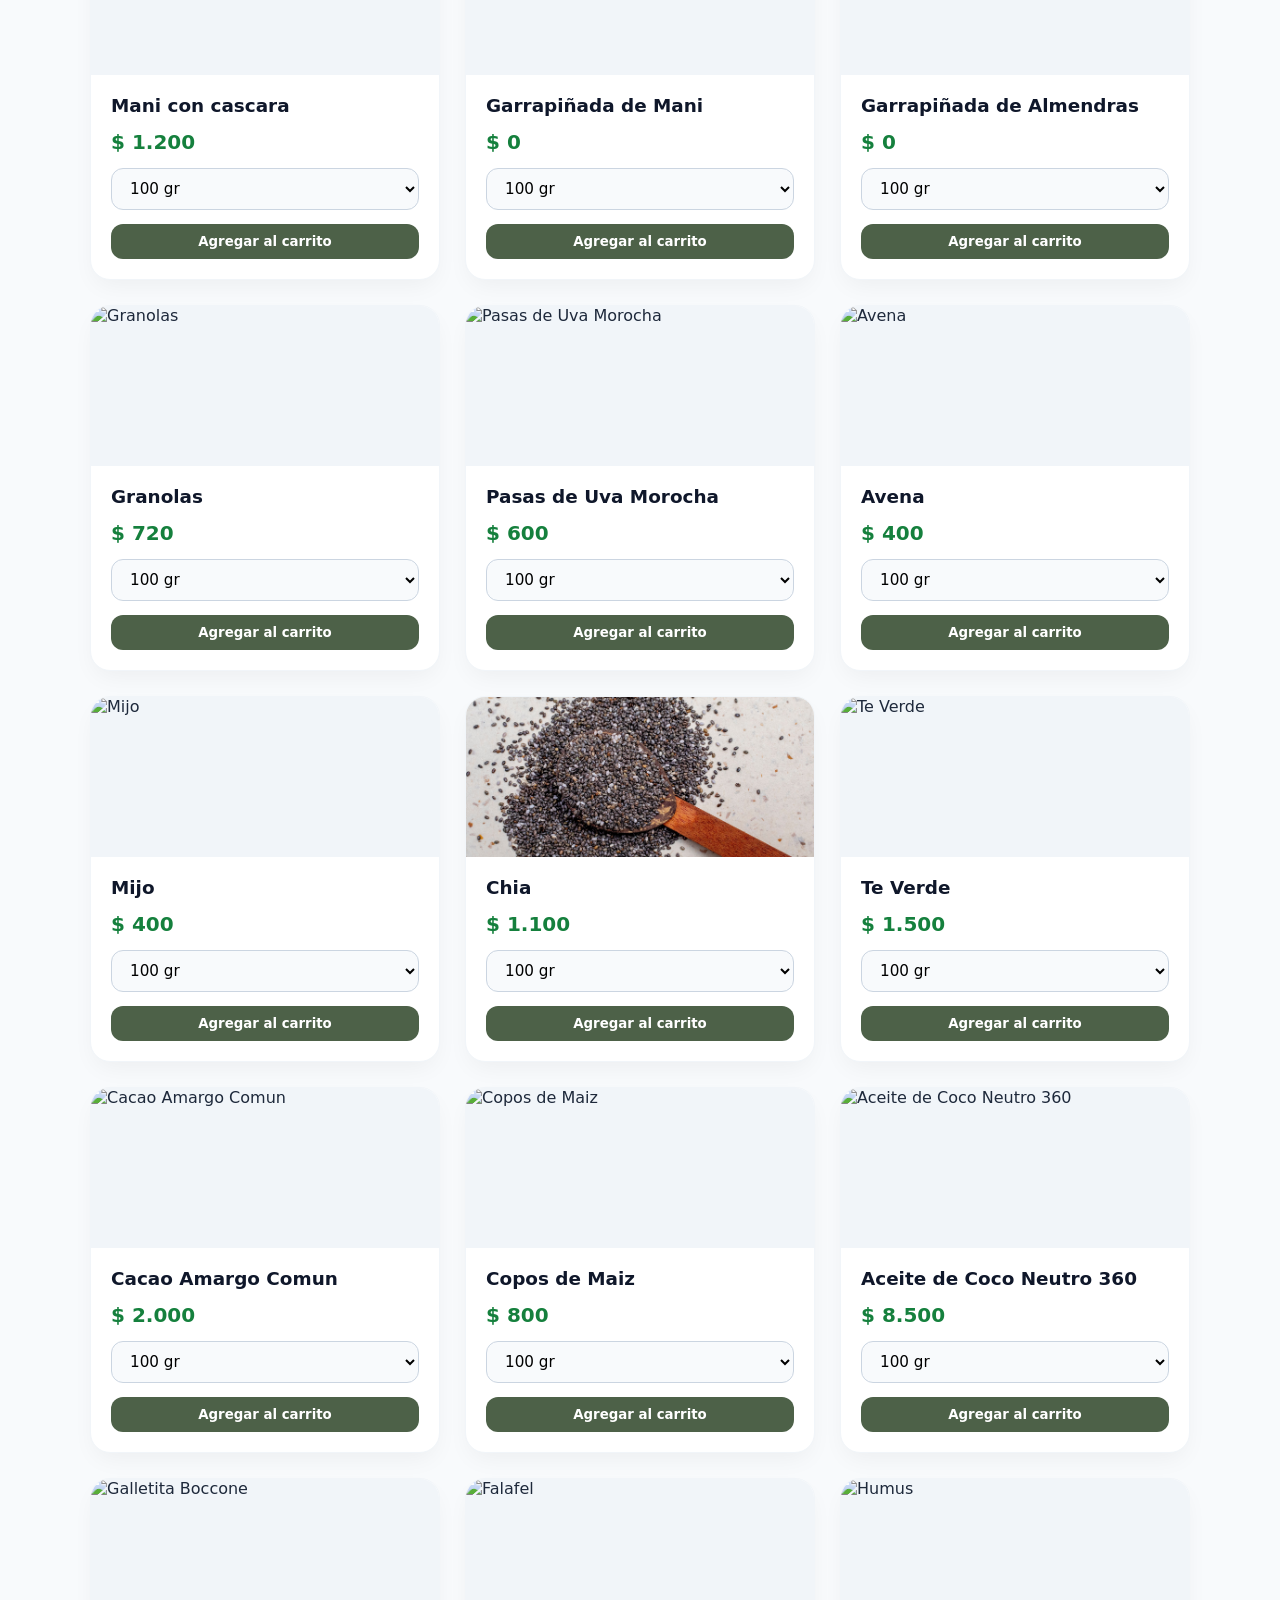
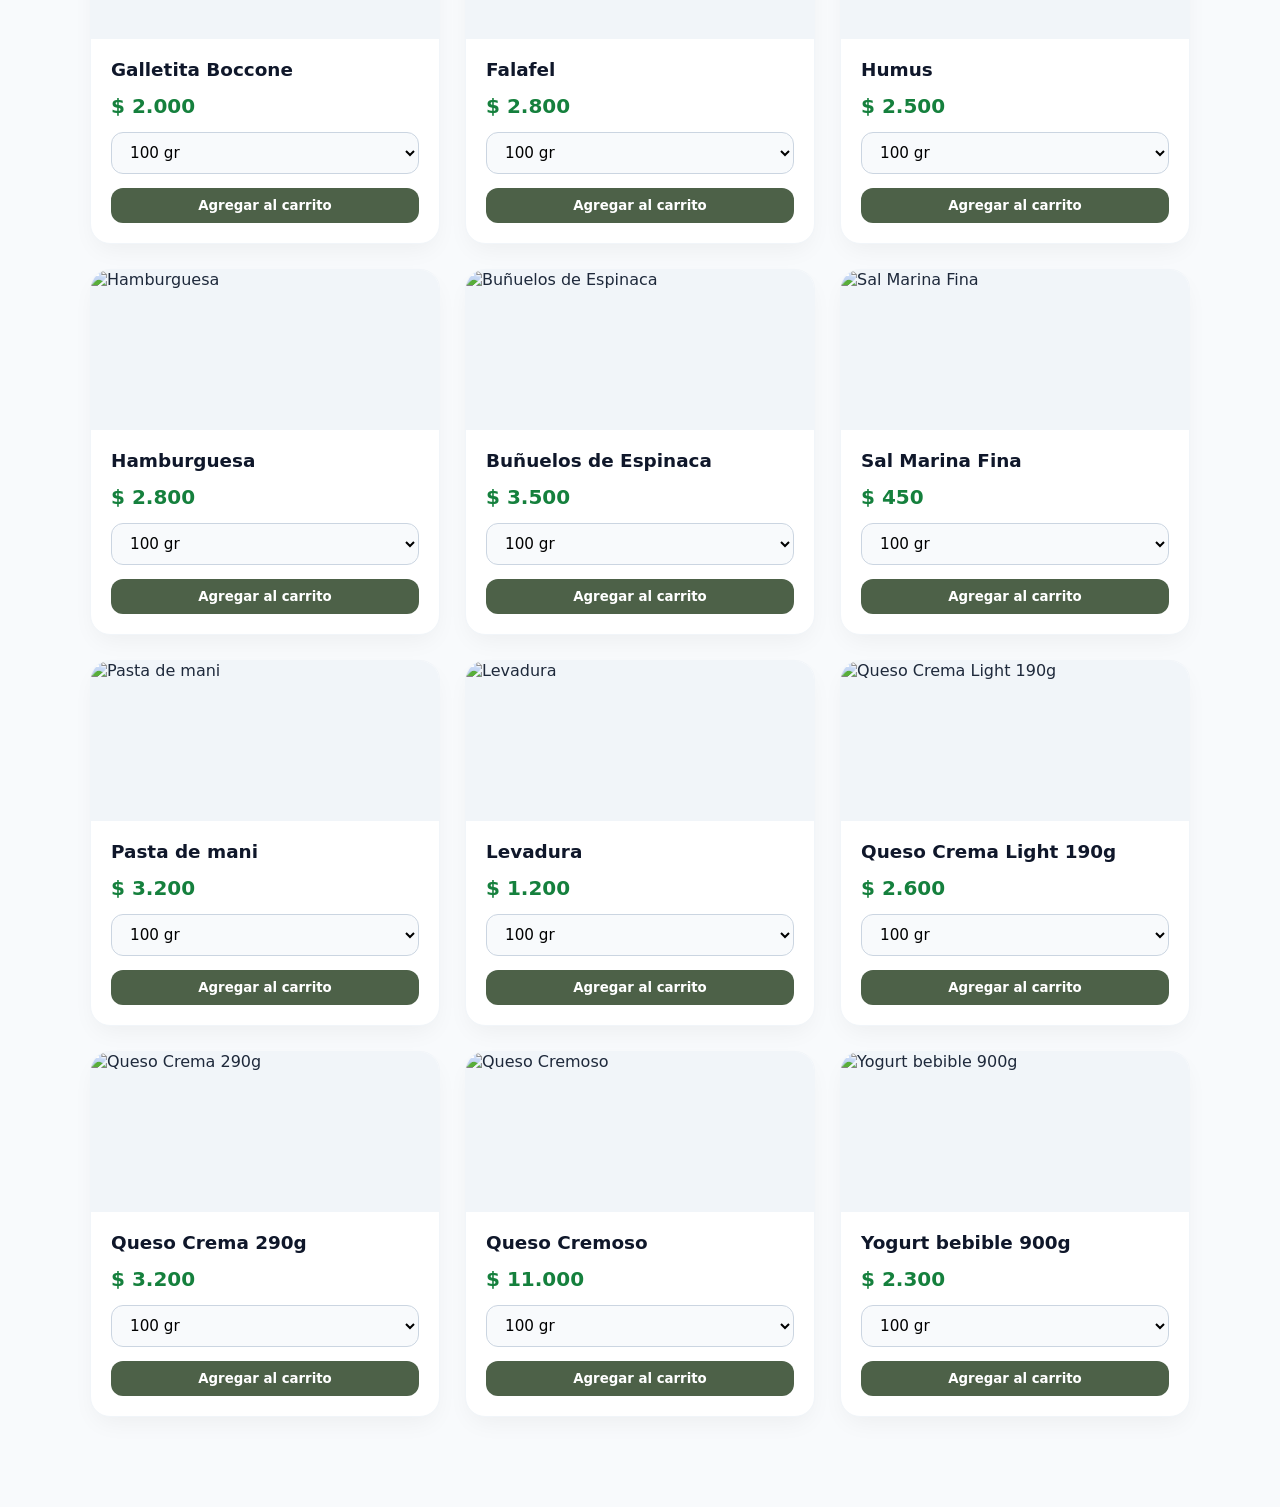
==== commit 4c417456: "Update index.html" ====
--- a/index.html
+++ b/index.html
@@ -75,8 +75,8 @@
   <button class="tab-chip active" data-categoria="todos">Todos</button>
   <button class="tab-chip" data-categoria="condimentos">Condimentos</button>
   <button class="tab-chip" data-categoria="frutos secos">Frutos Secos</button>
-  <button class="tab-chip" data-categoria="frutos secos">Semillas</button>
-  <button class="tab-chip" data-categoria="frutos secos">Cereales</button>   
+  <button class="tab-chip" data-categoria="semillas">Semillas</button>
+  <button class="tab-chip" data-categoria="cereales">Cereales</button>   
   <button class="tab-chip" data-categoria="varios">Otros</button>
 </div>
     </div>
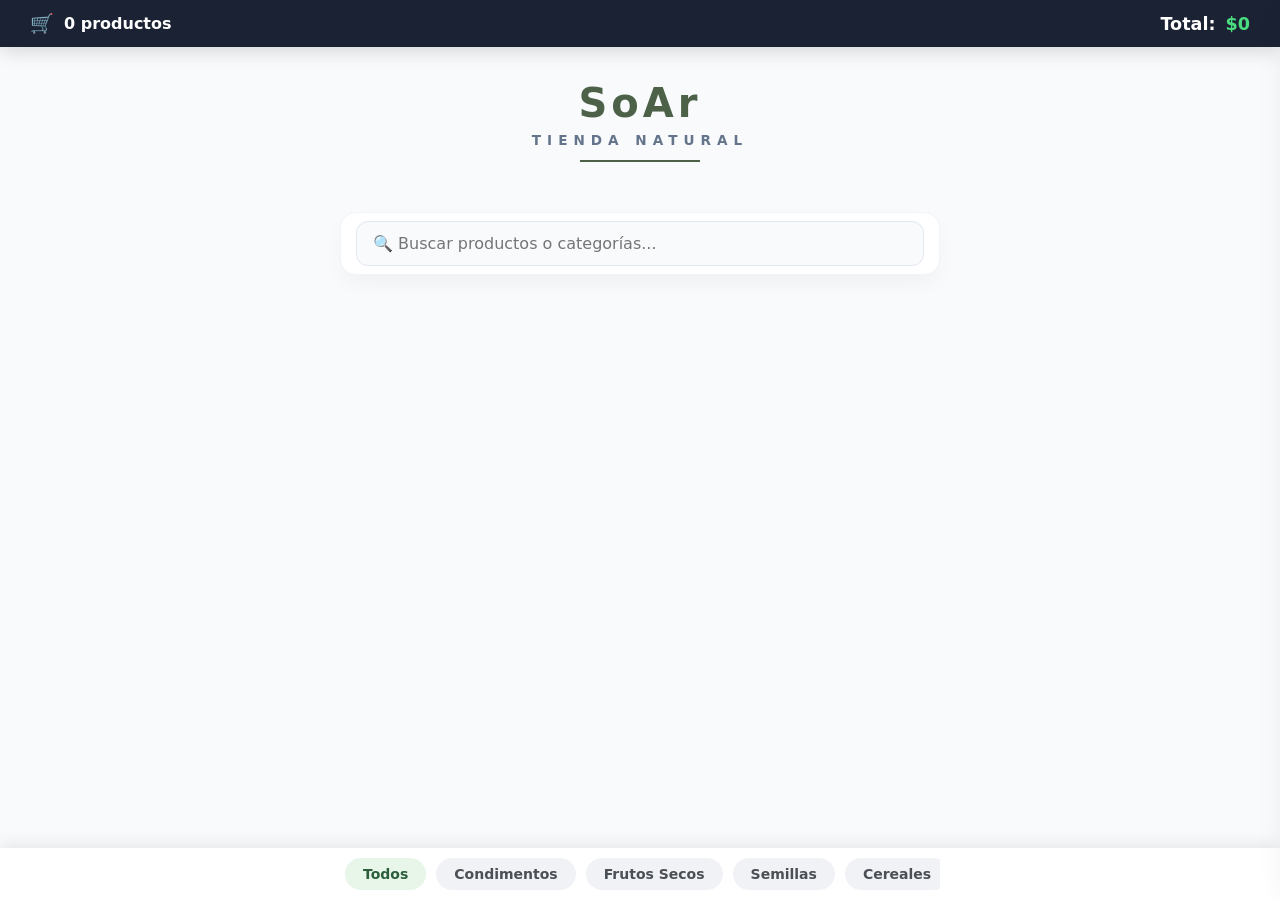
==== commit de62068d: "Update index.html" ====
--- a/index.html
+++ b/index.html
@@ -2,6 +2,9 @@
 <!DOCTYPE html>
 <html lang="es">
 <head>
+<link rel="manifest" href="manifest.json">
+<meta name="theme-color" content="#2c5e3b">
+  
 <!-- Google tag (gtag.js) -->
 <script async src="https://www.googletagmanager.com/gtag/js?id=G-RN9ZDFJZMP"></script>
 <script>
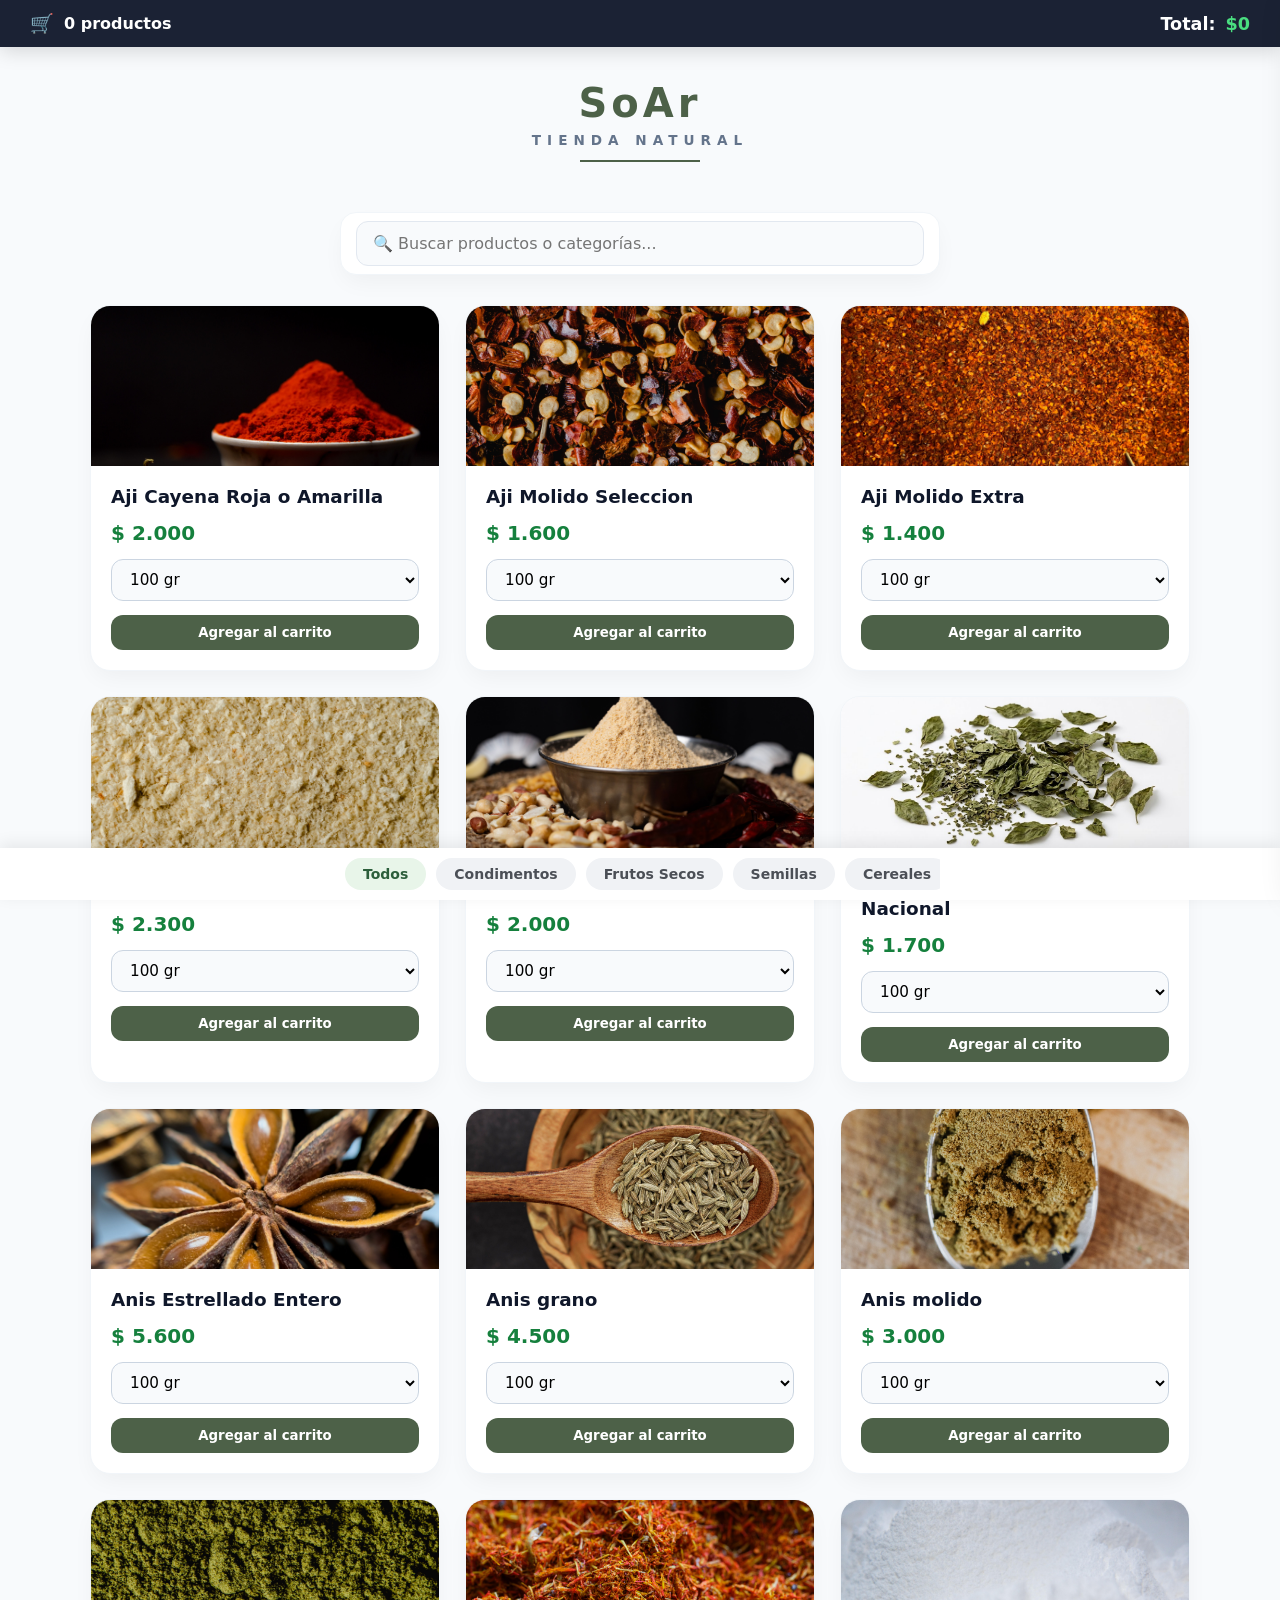
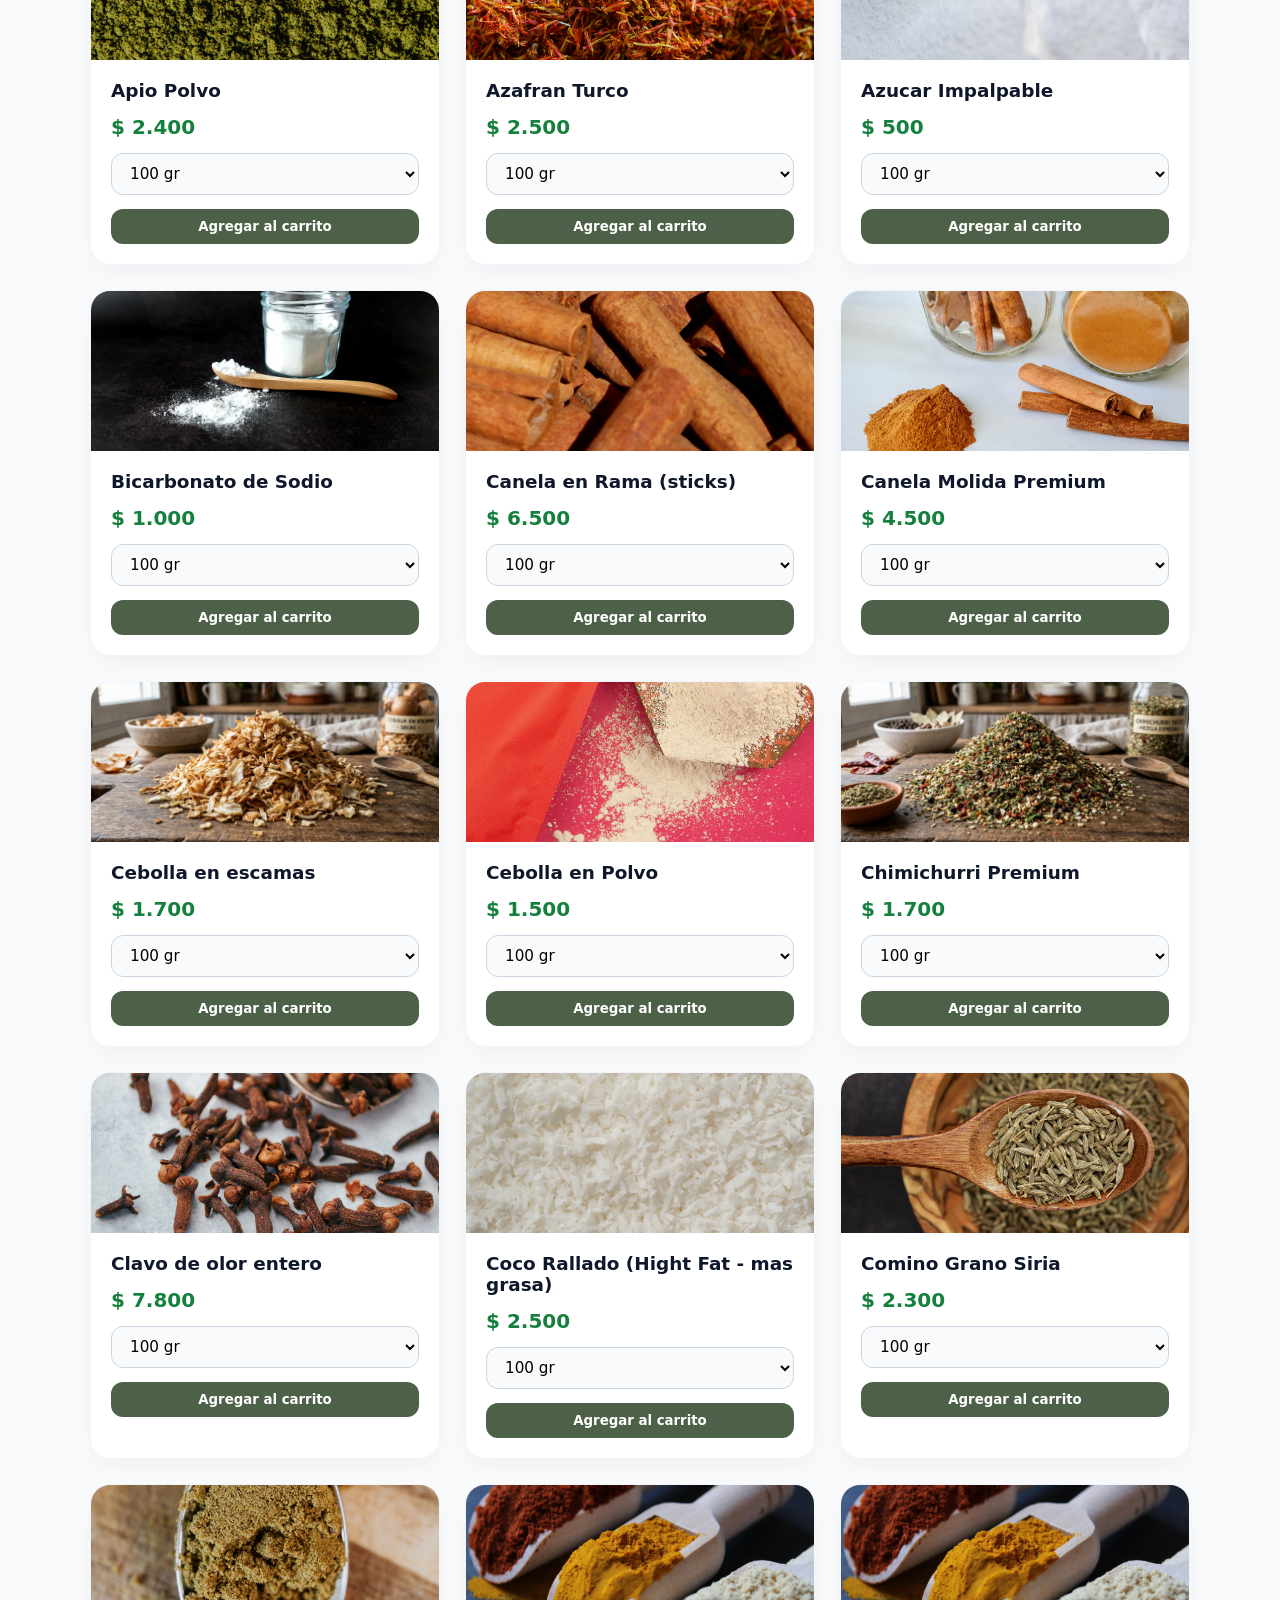
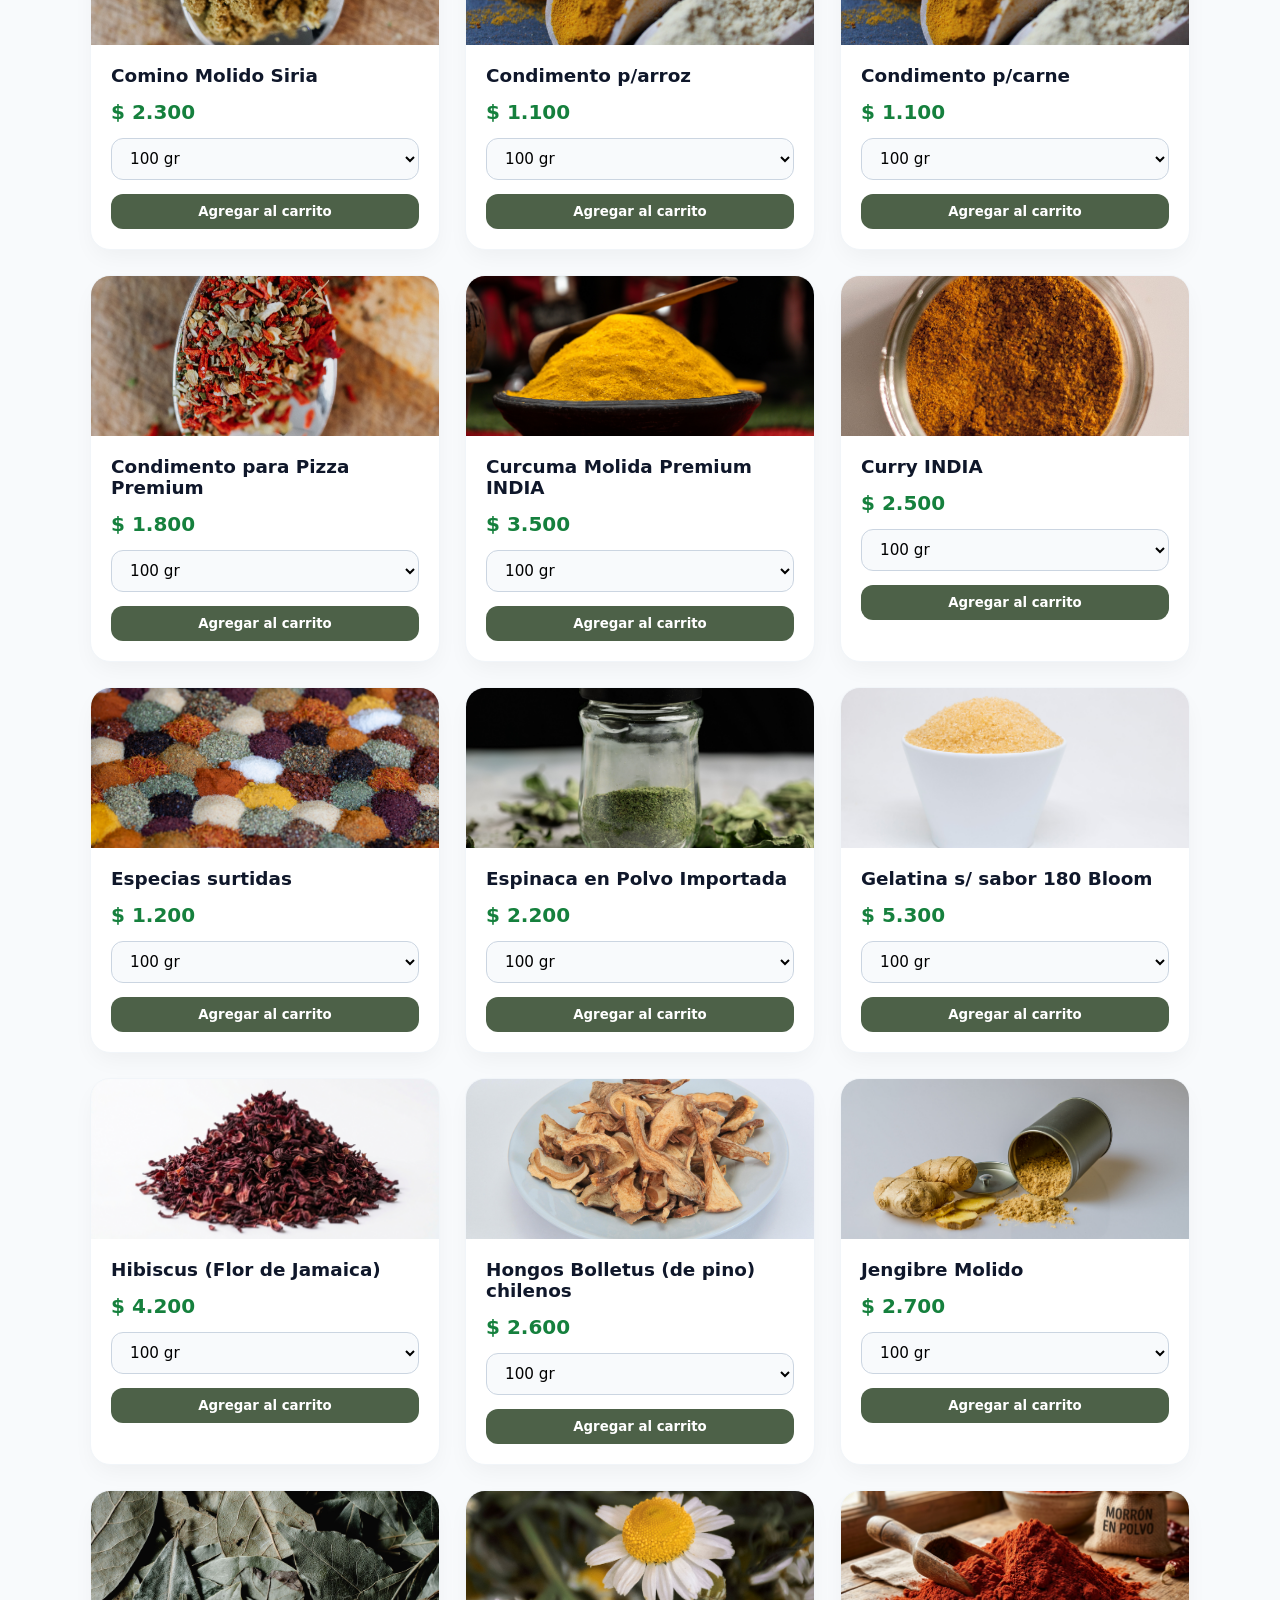
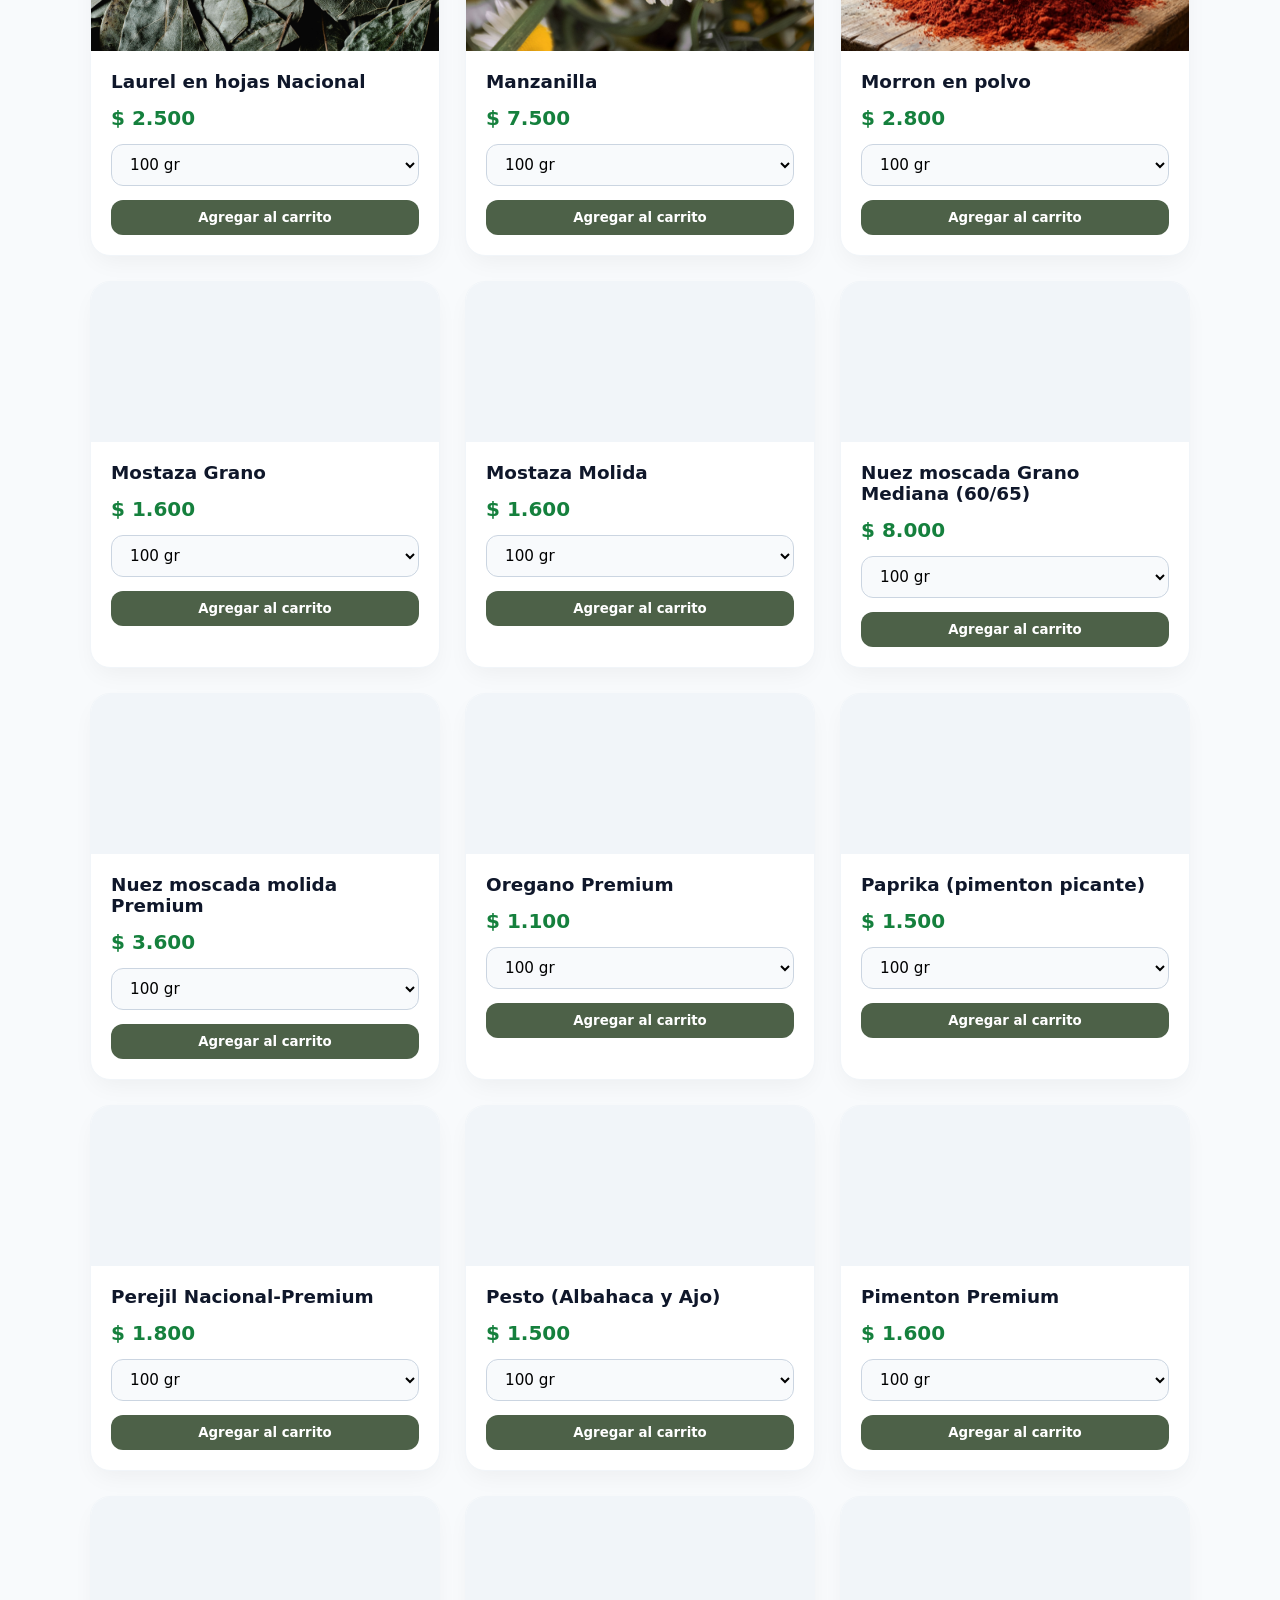
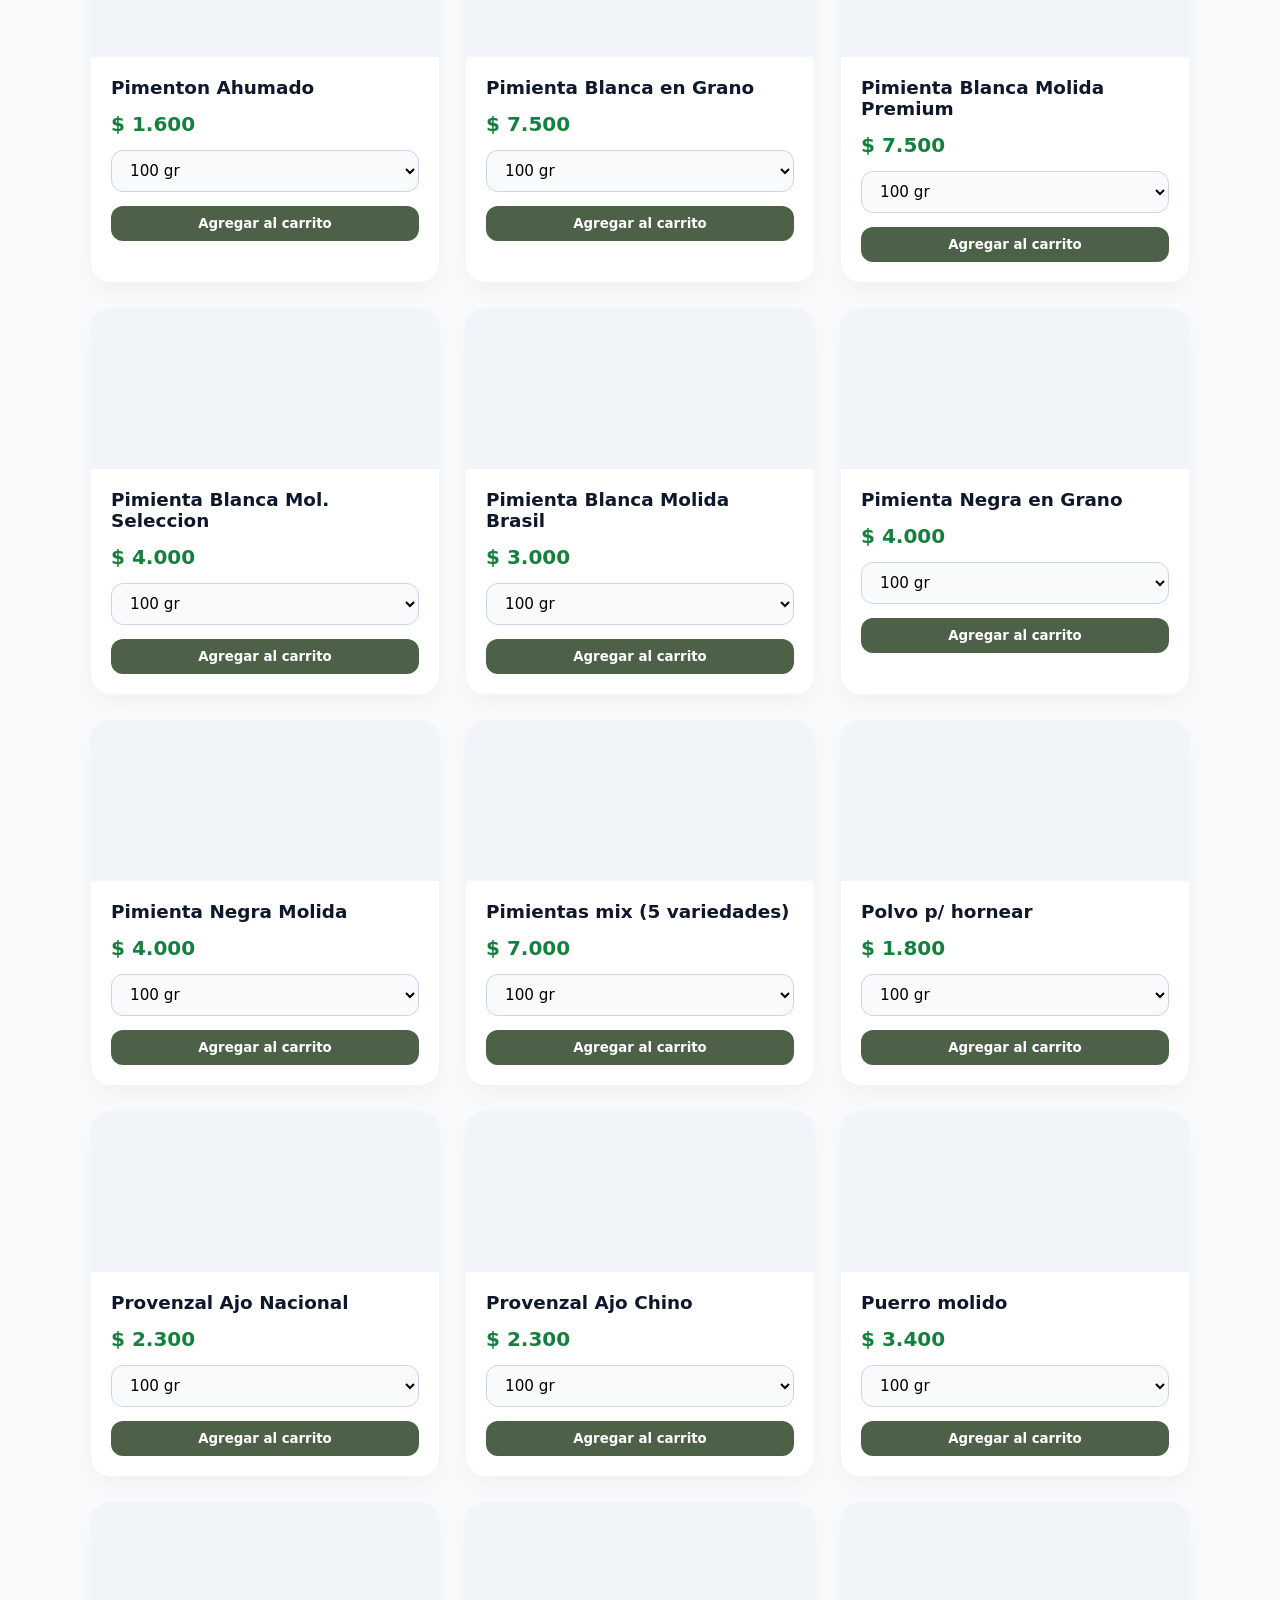
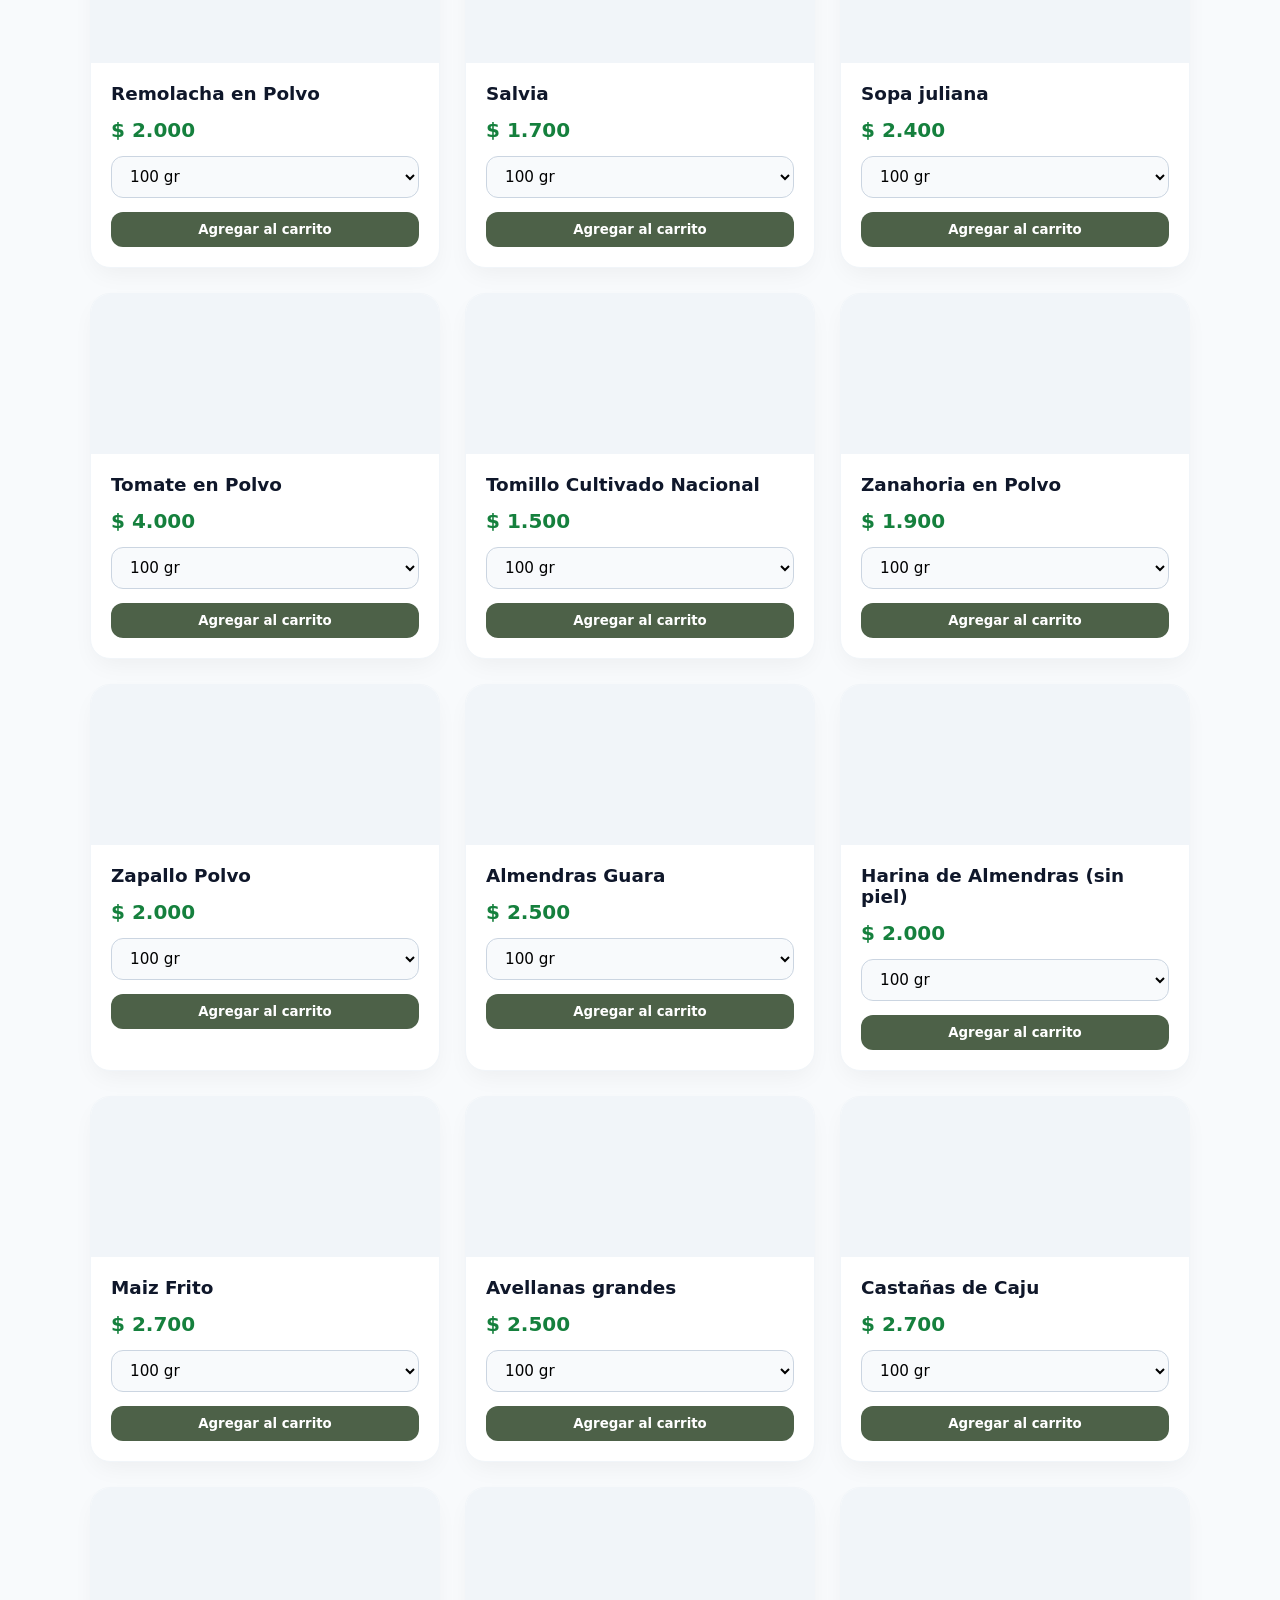
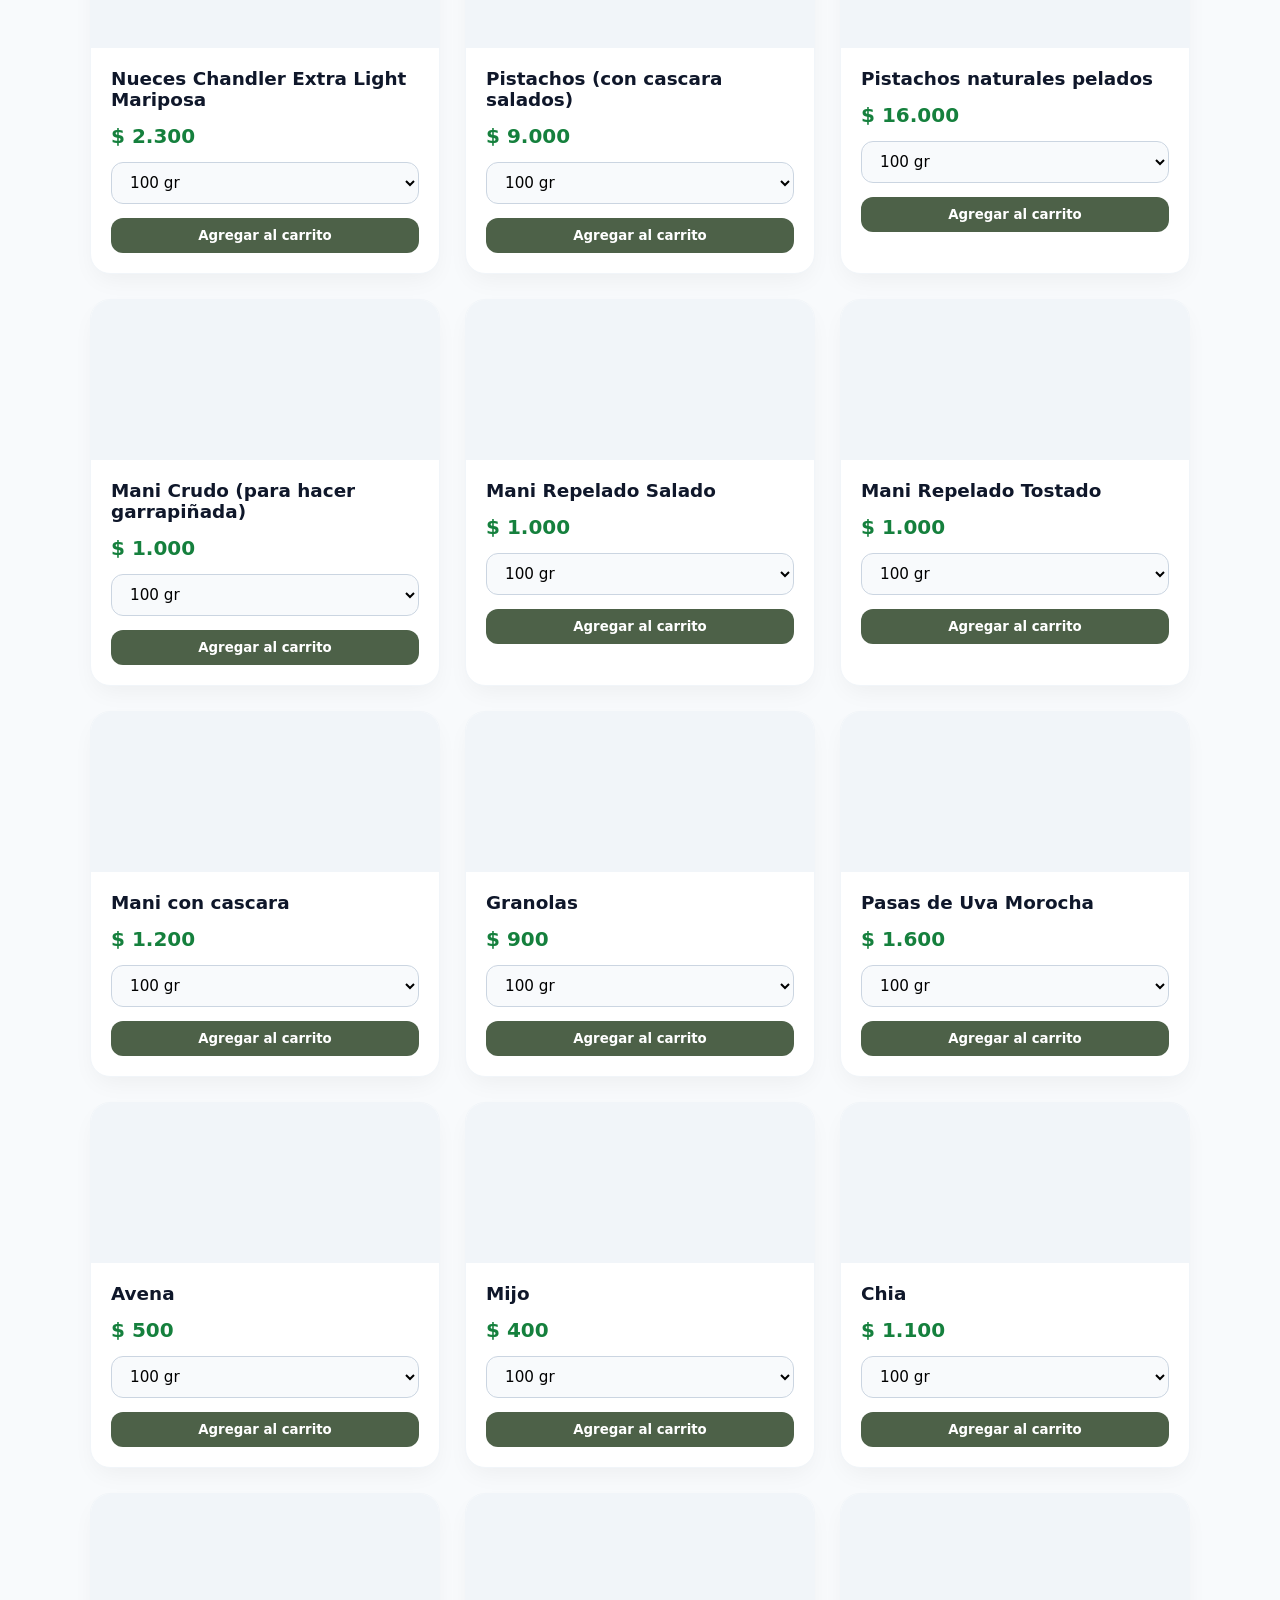
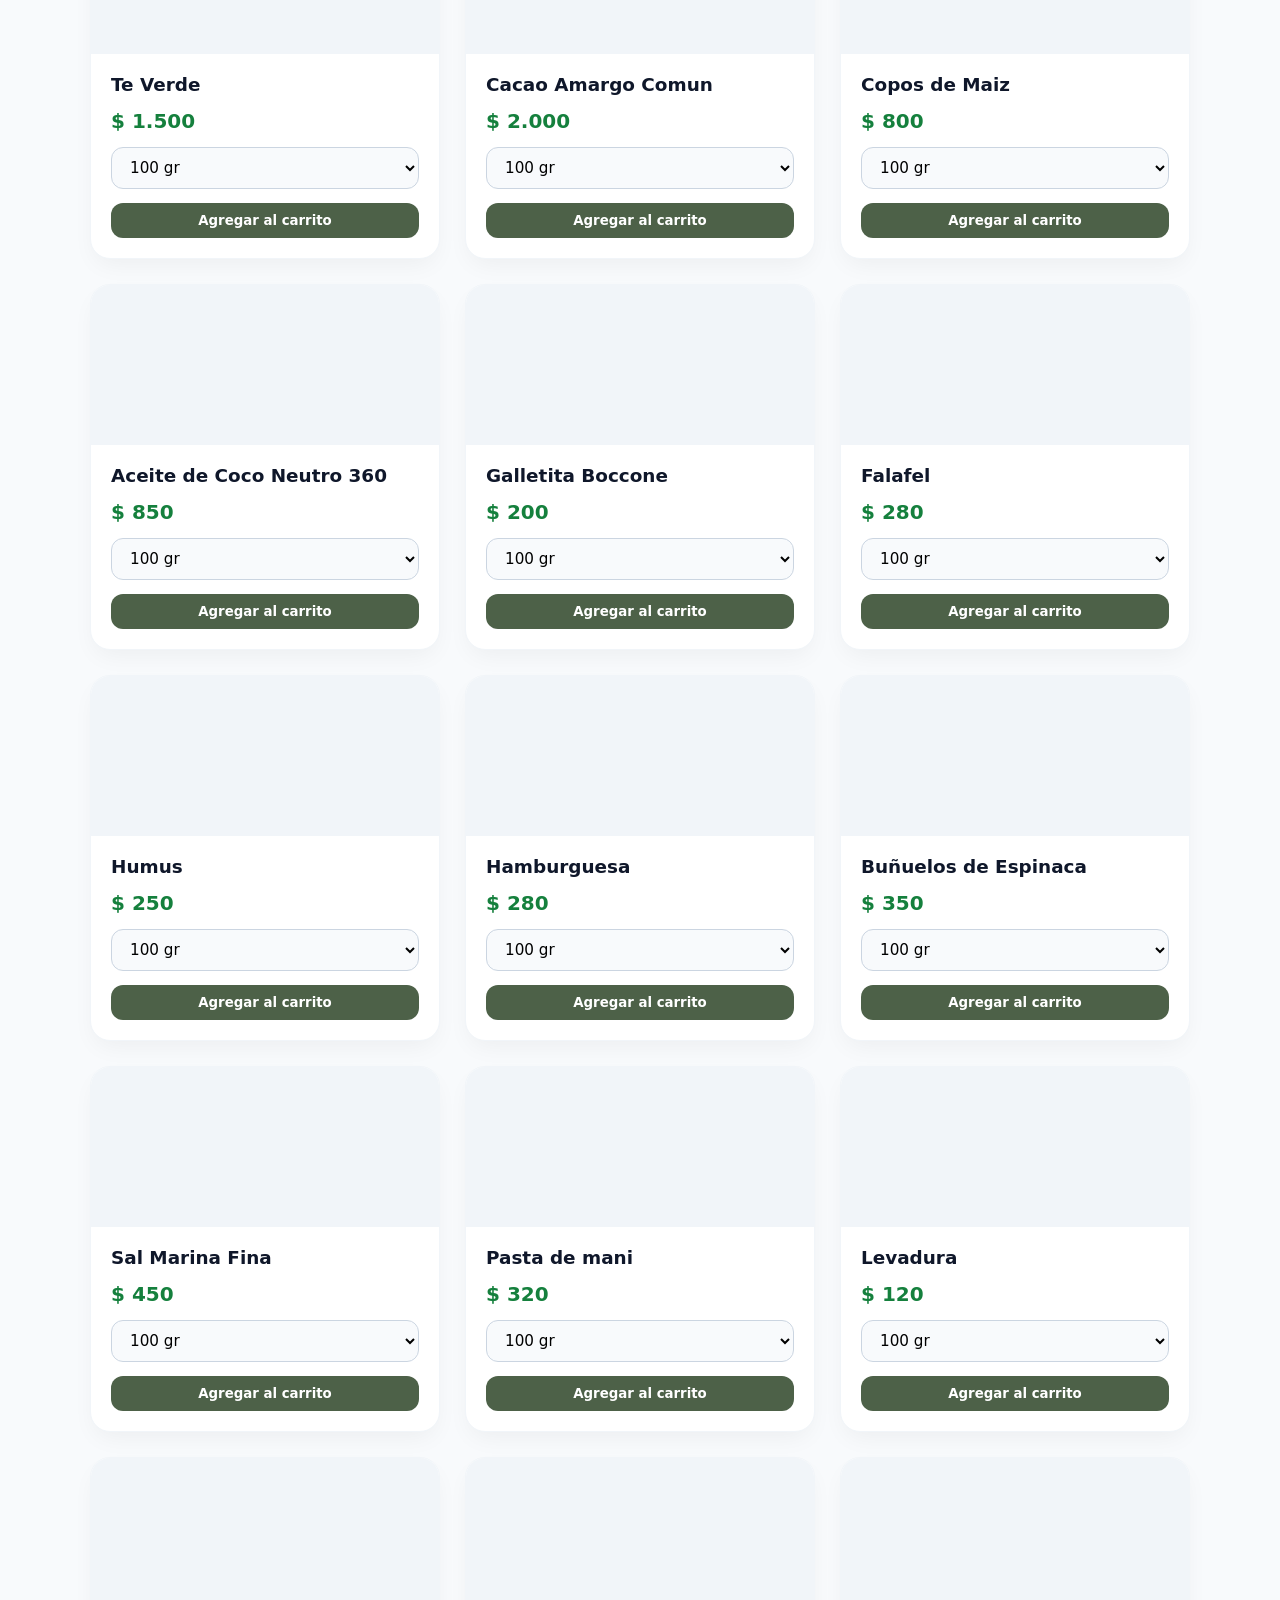
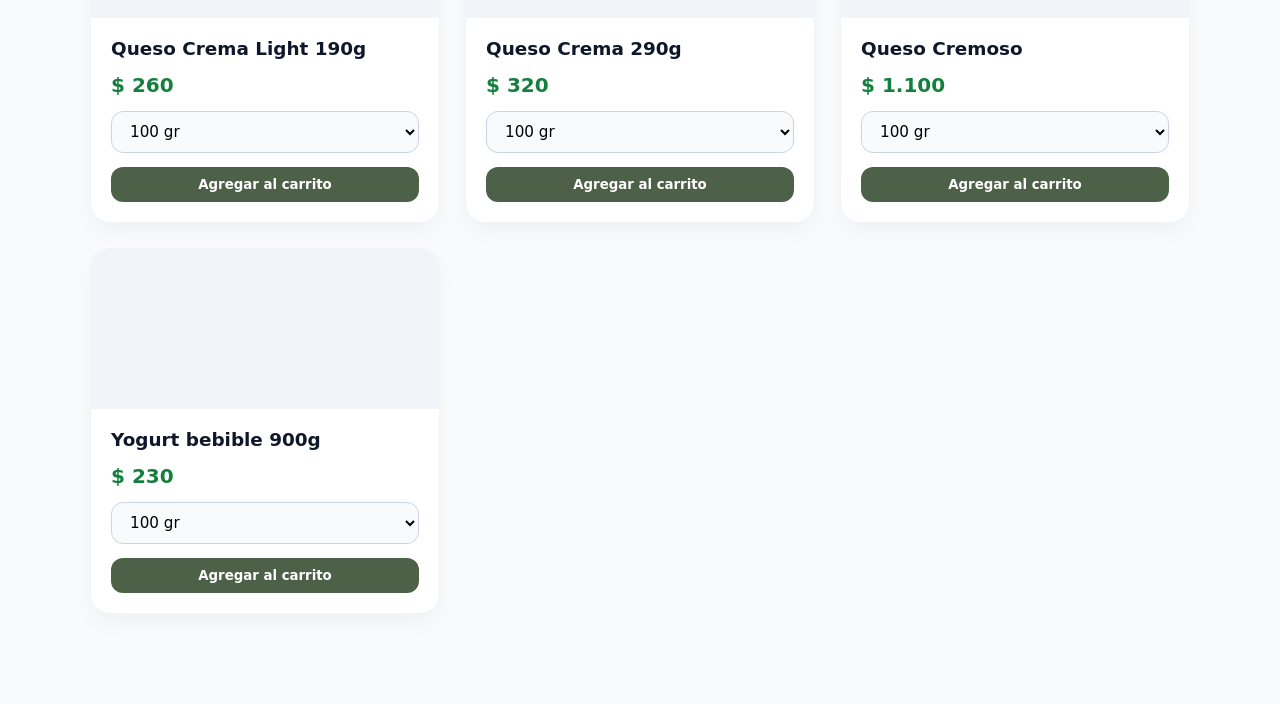
==== commit 695ce0c6: "Update index.html" ====
--- a/index.html
+++ b/index.html
@@ -86,5 +86,21 @@
   </footer>
 
   <script src="app.js"></script>
+
+<!-- Cartel flotante de instalación personalizado -->
+<div id="custom-install-banner" style="display: none; position: fixed; bottom: 20px; left: 20px; right: 20px; background: #2c5e3b; color: white; padding: 15px; border-radius: 12px; box-shadow: 0 4px 12px rgba(0,0,0,0.3); z-index: 9999; align-items: center; justify-content: space-between; font-family: sans-serif;">
+  <div style="display: flex; align-items: center; gap: 12px;">
+    <span style="font-size: 24px;">🌱</span>
+    <div>
+      <strong style="font-size: 15px; display: block;">Instalá SoAr Tienda Natural</strong>
+      <span style="font-size: 13px; opacity: 0.9;">Accedé más rápido como una aplicación.</span>
+    </div>
+  </div>
+  <div style="display: flex; gap: 8px;">
+    <button id="accept-install" style="background: white; color: #2c5e3b; border: none; padding: 8px 14px; border-radius: 6px; font-weight: bold; cursor: pointer;">Instalar</button>
+    <button id="close-install" style="background: transparent; color: white; border: 1px solid rgba(255,255,255,0.4); padding: 8px 10px; border-radius: 6px; cursor: pointer;">✕</button>
+  </div>
+</div>
+  
 </body>
 </html>
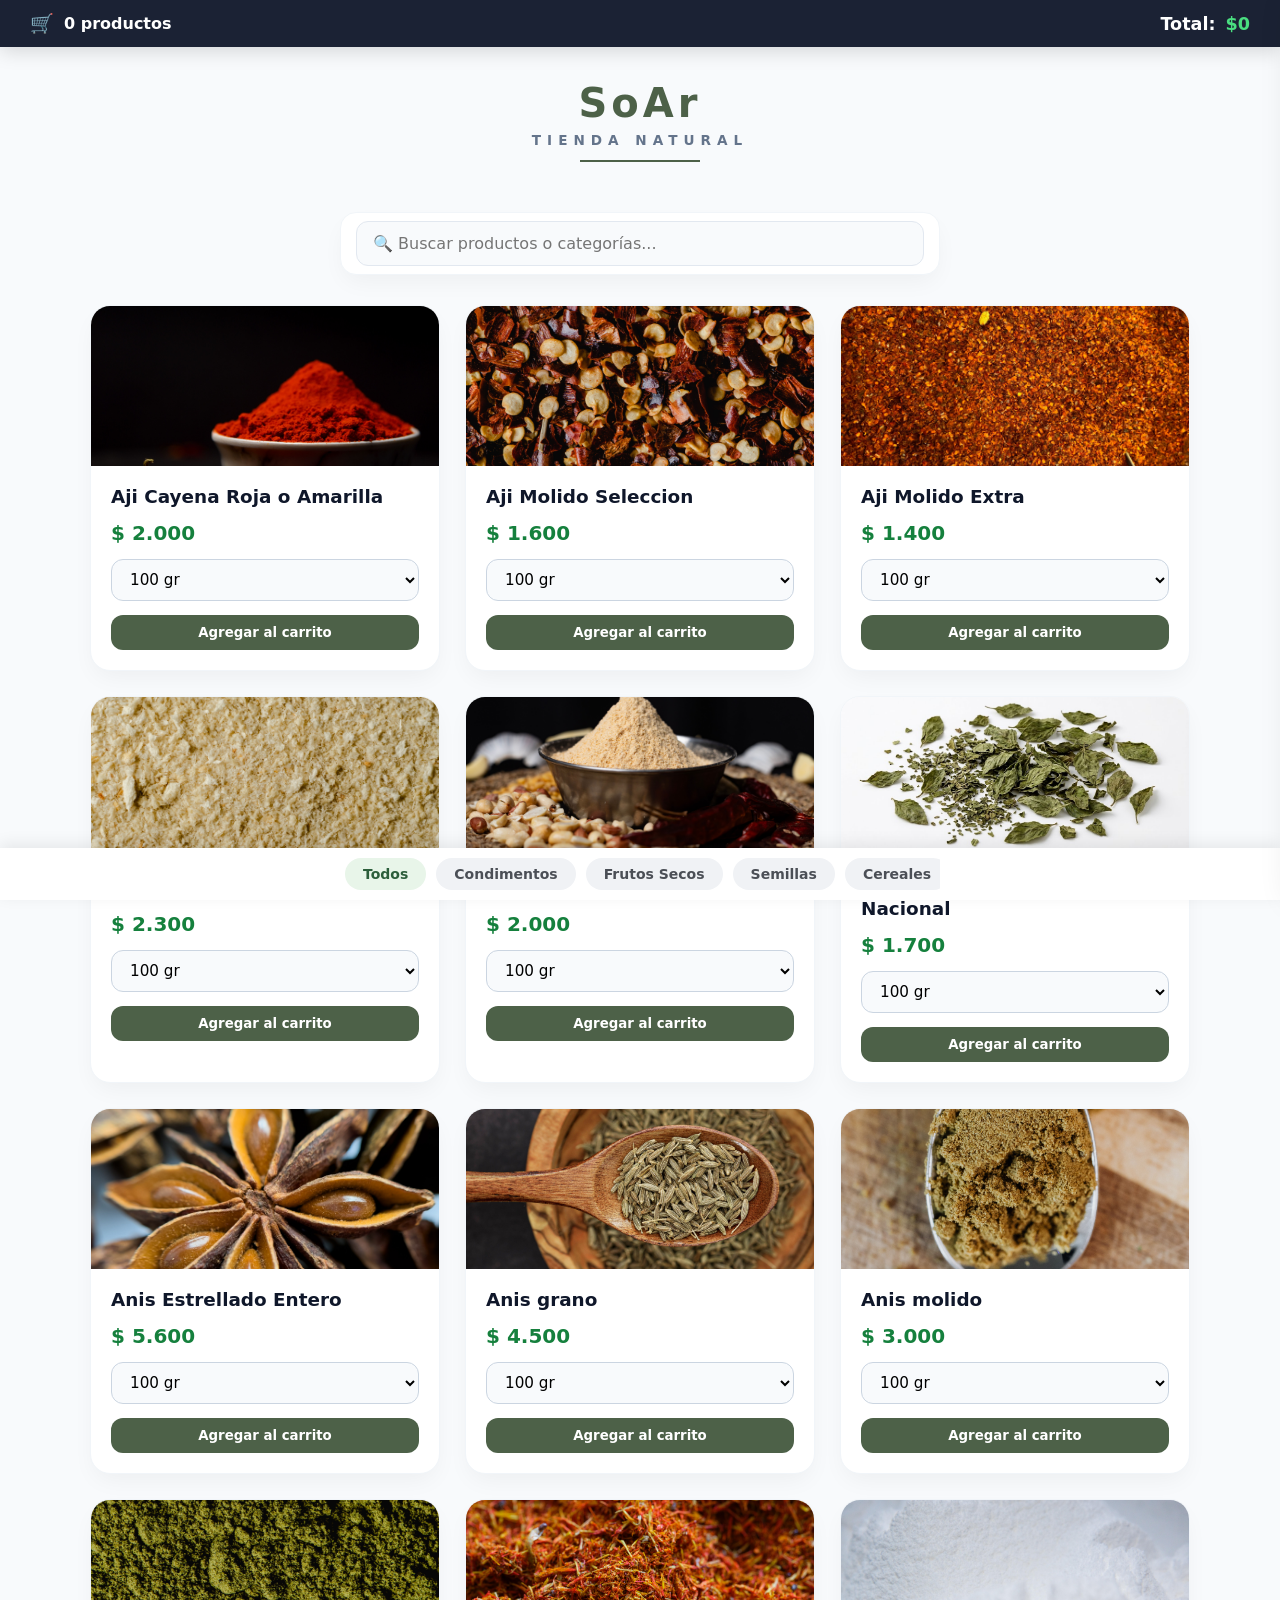
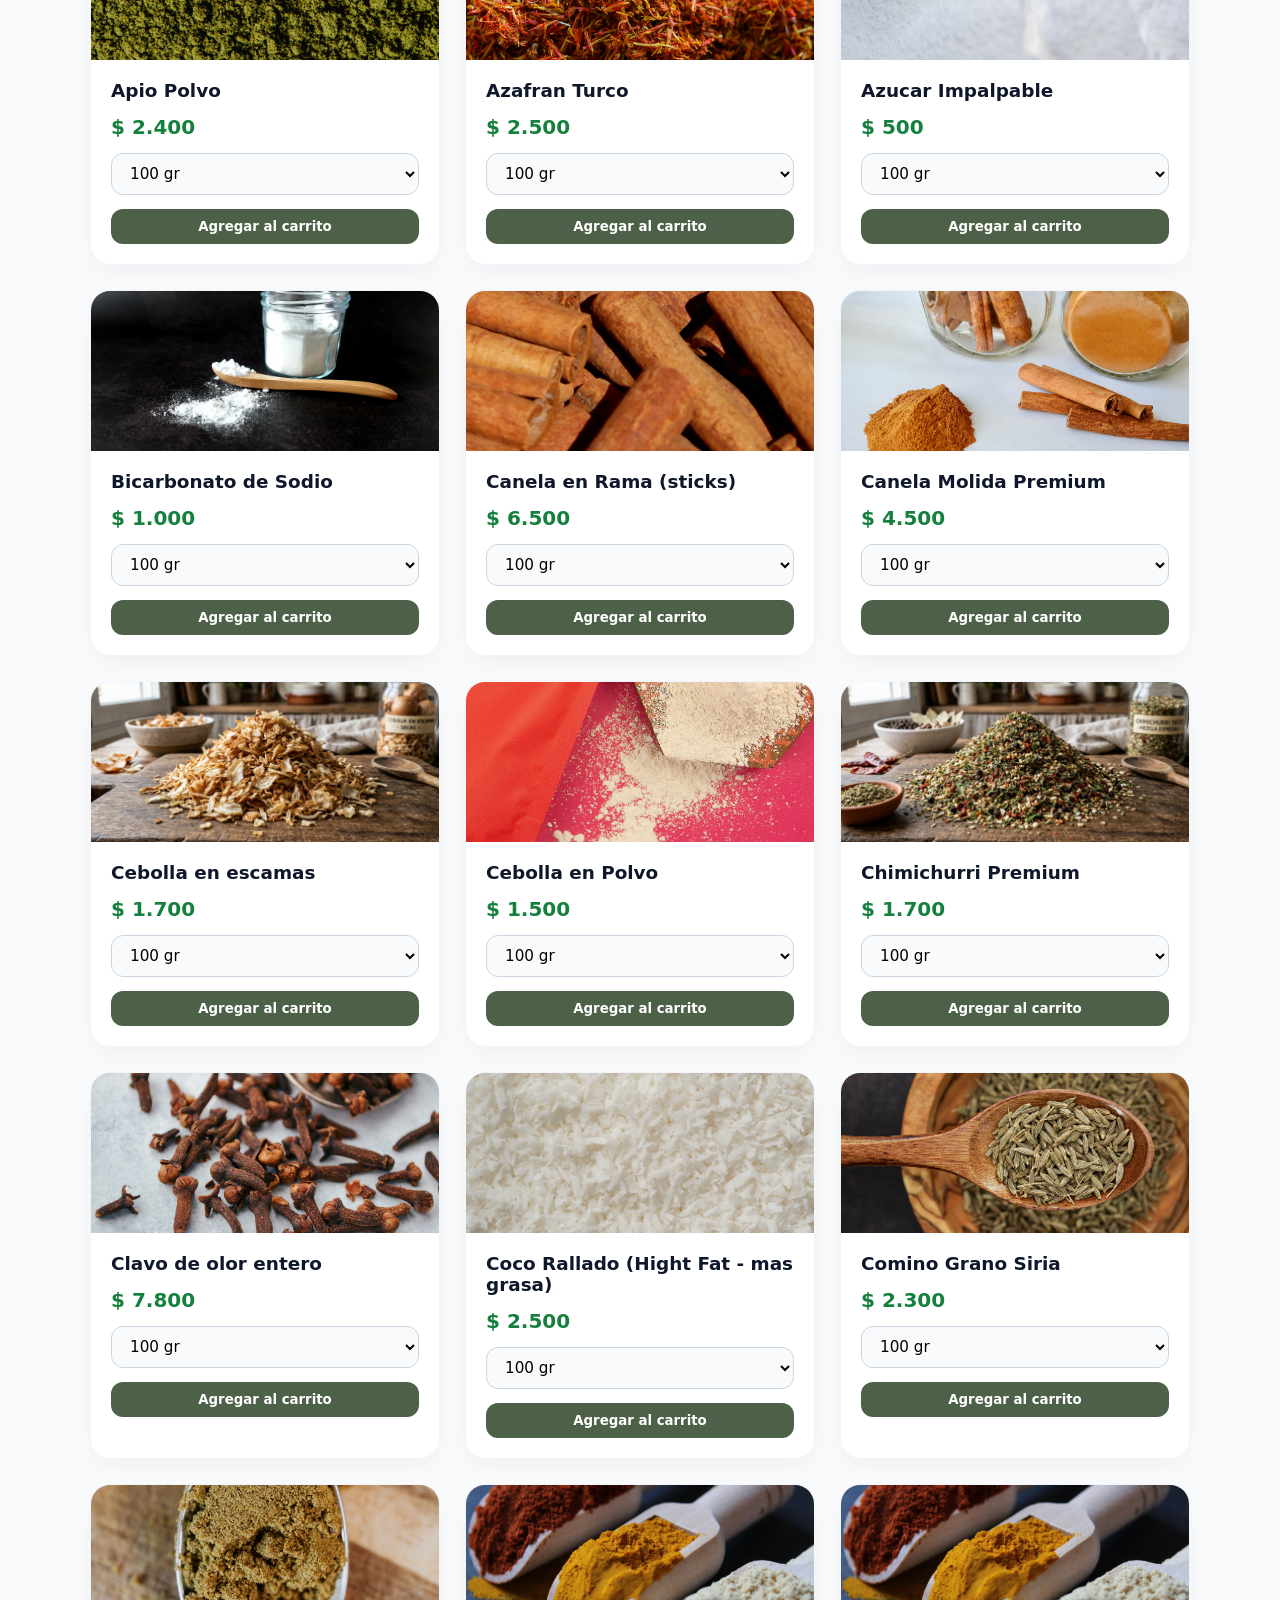
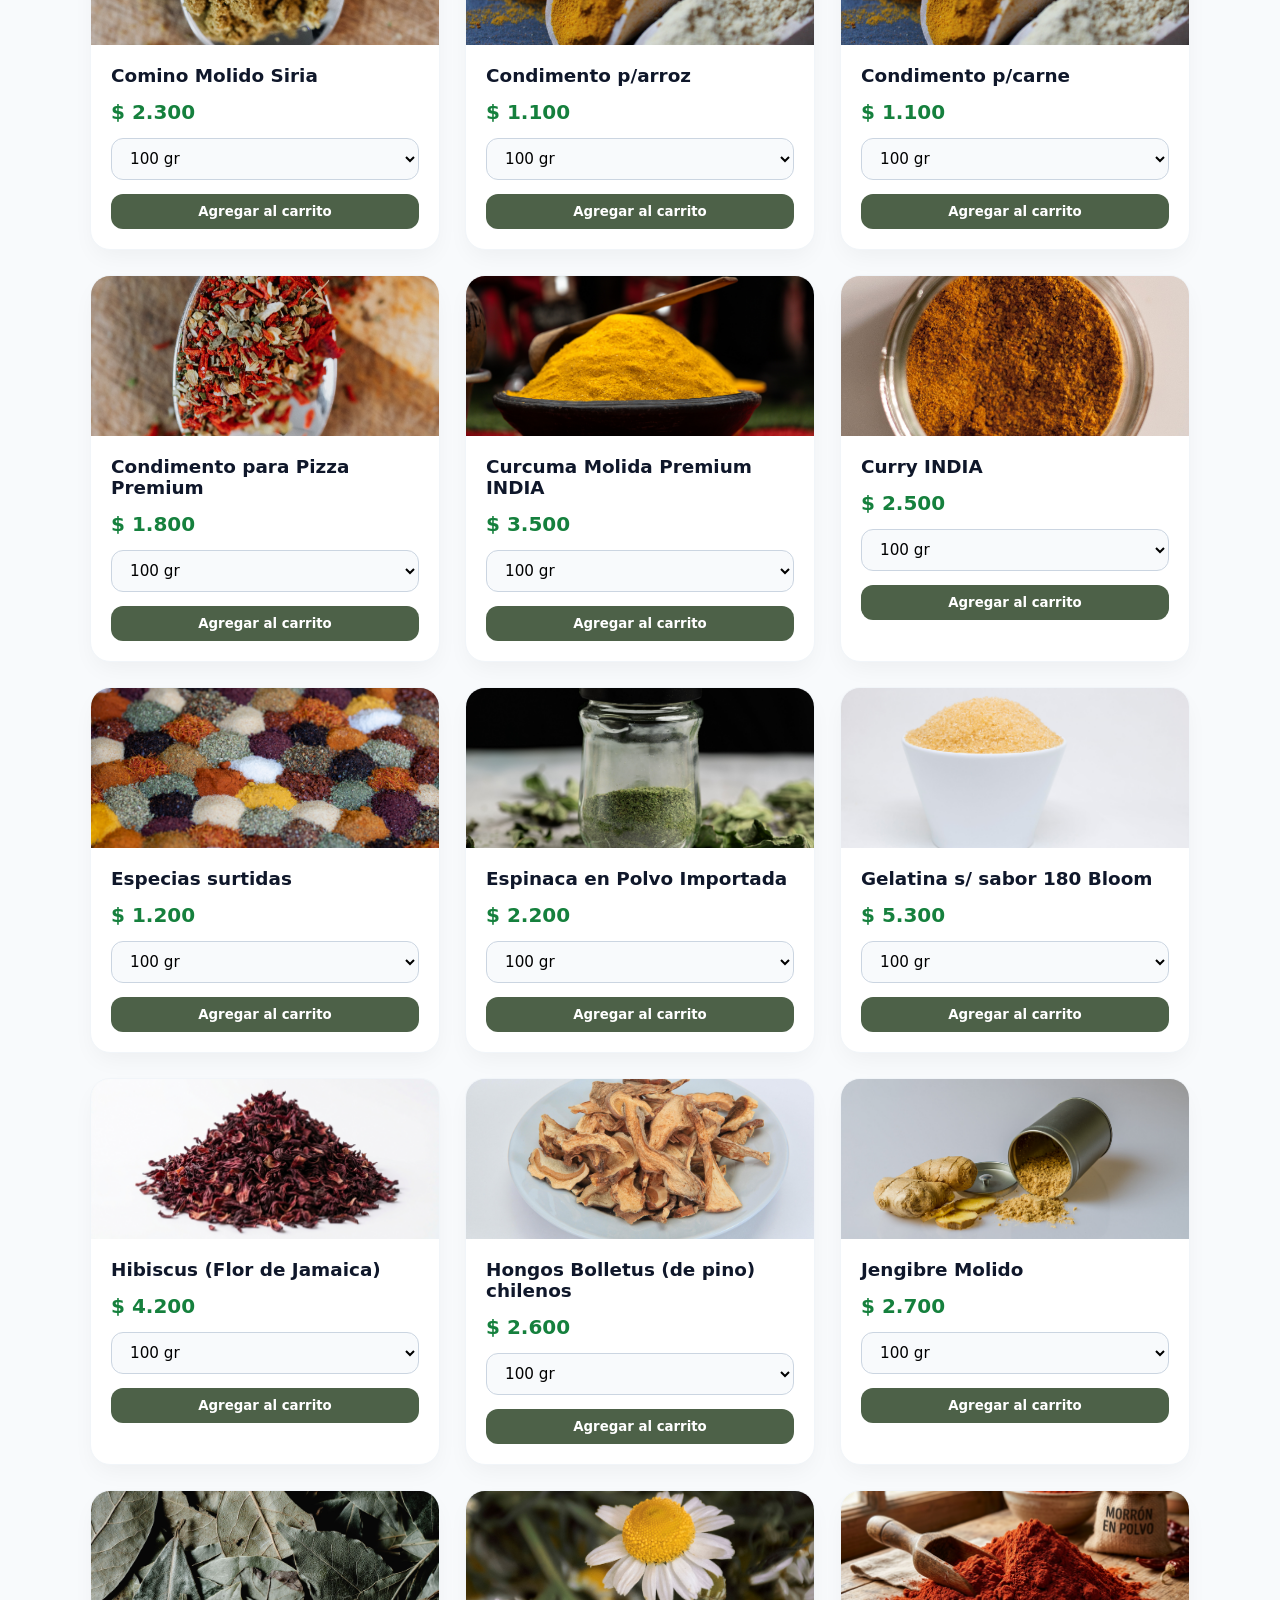
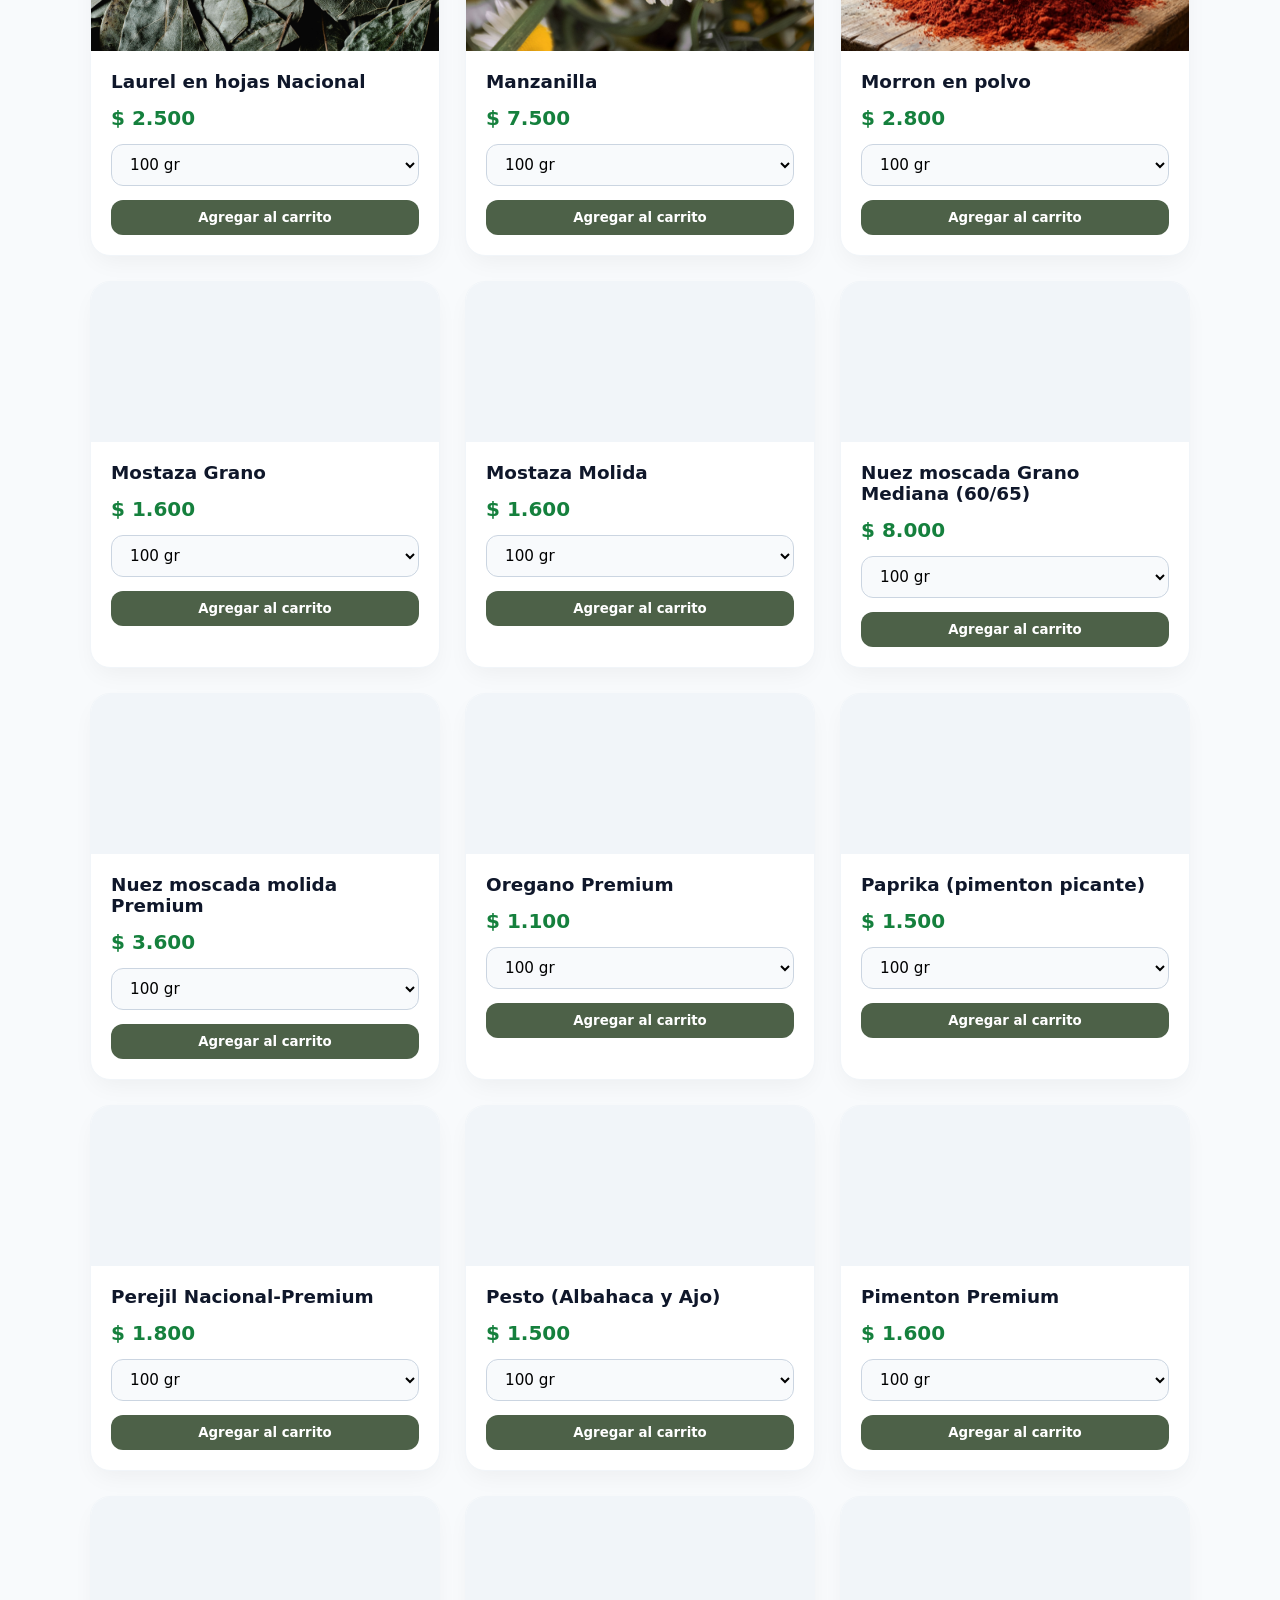
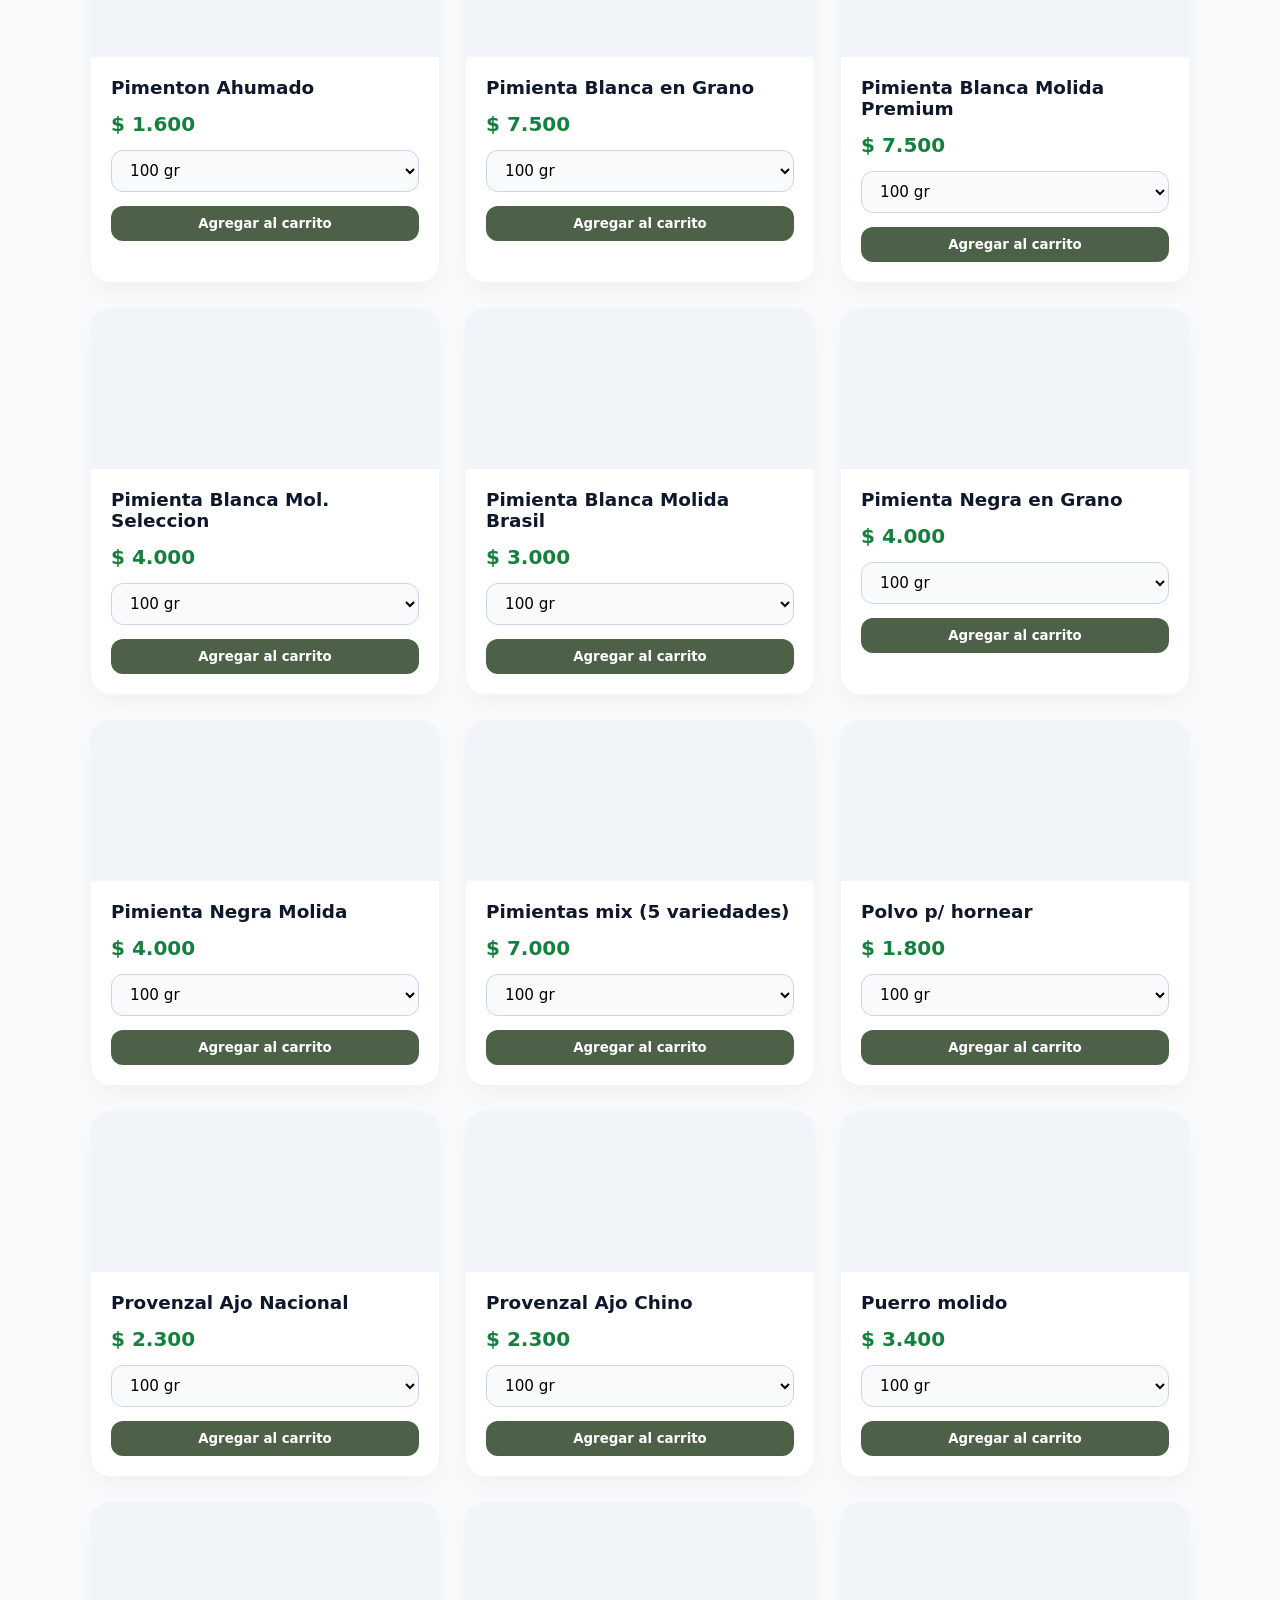
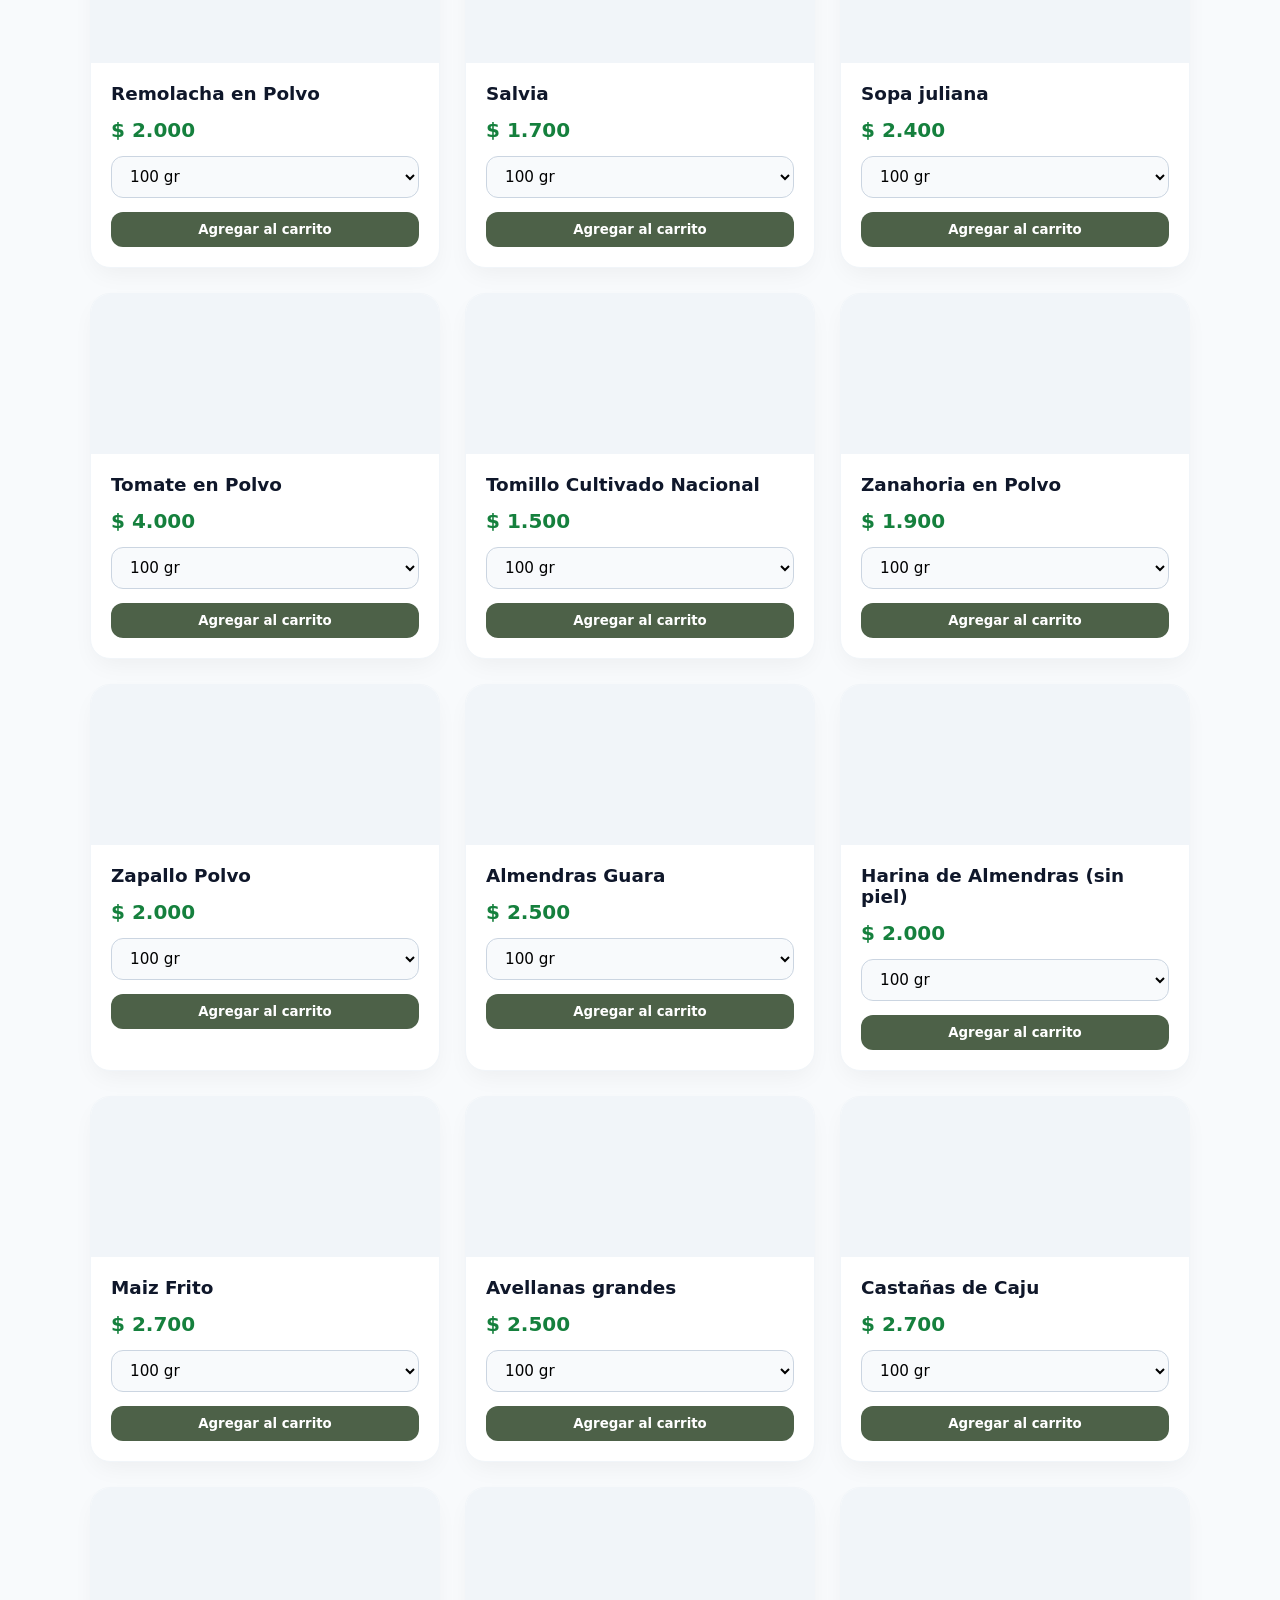
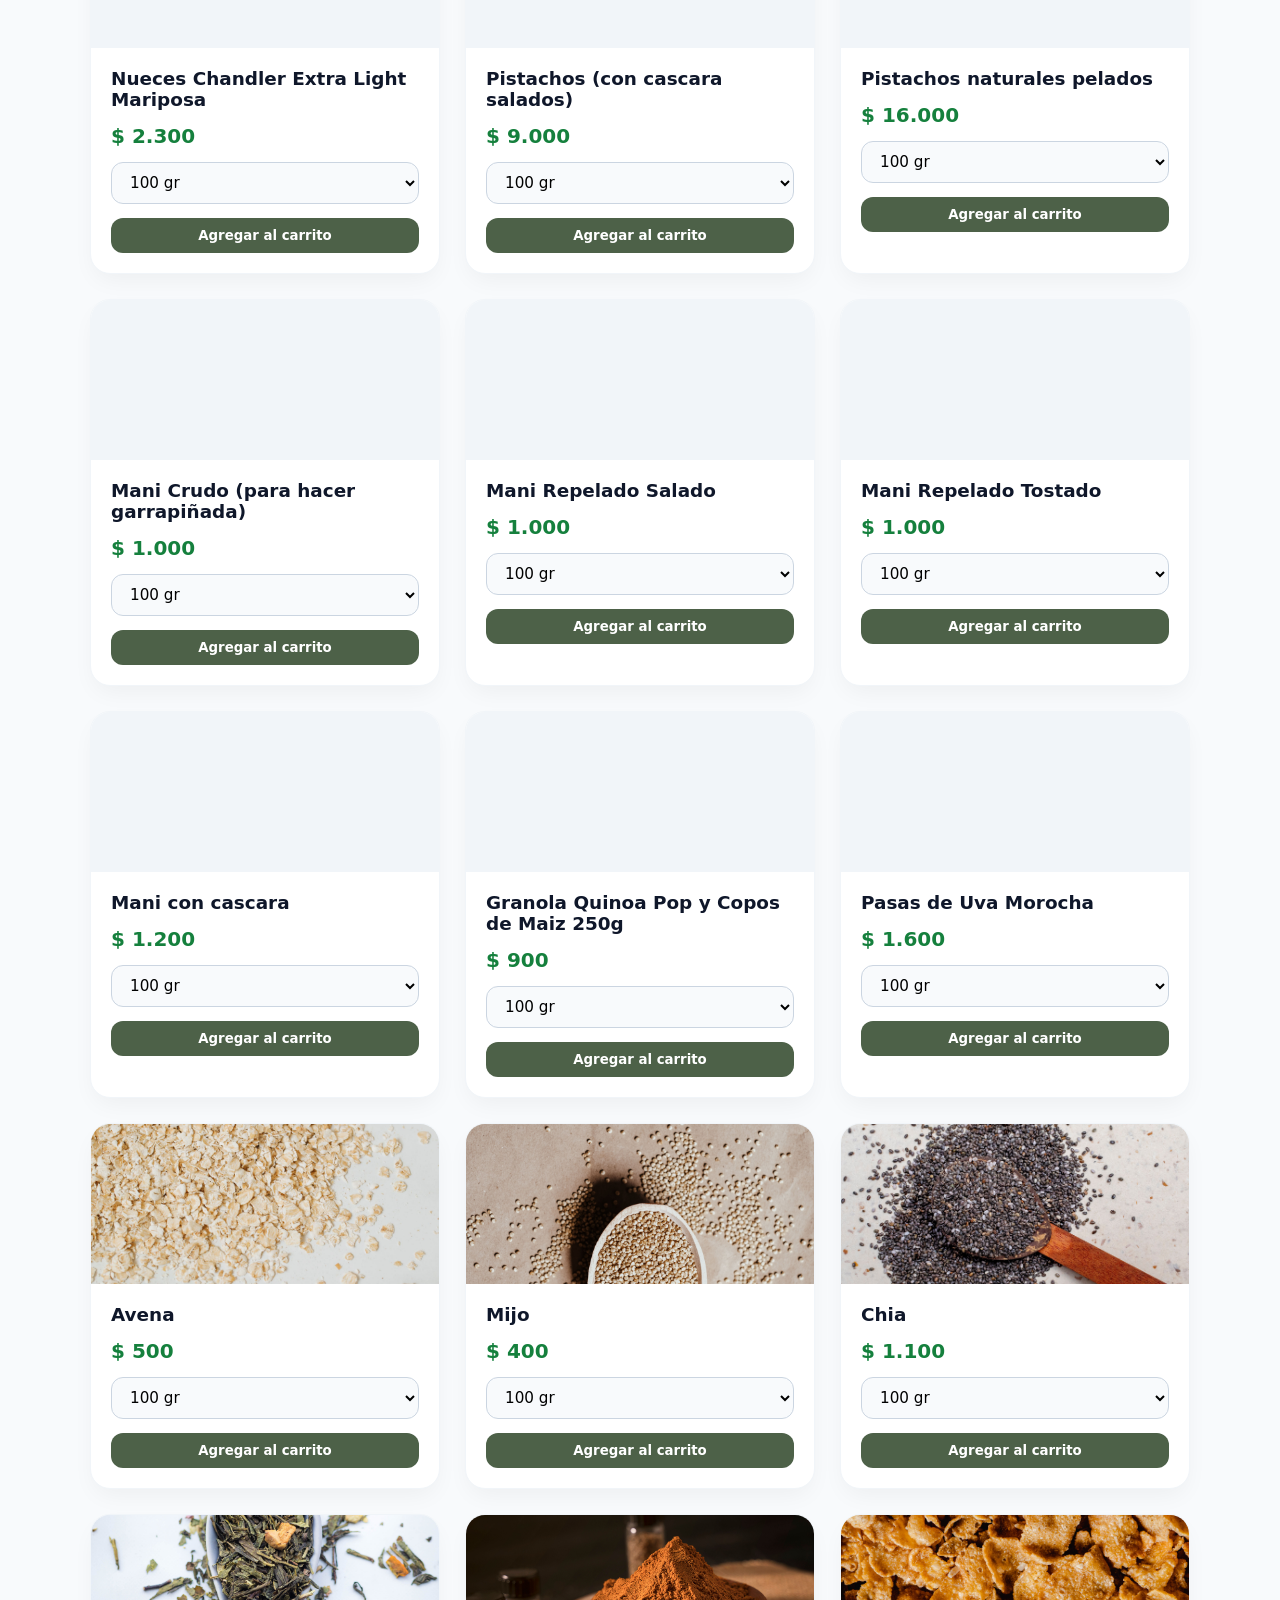
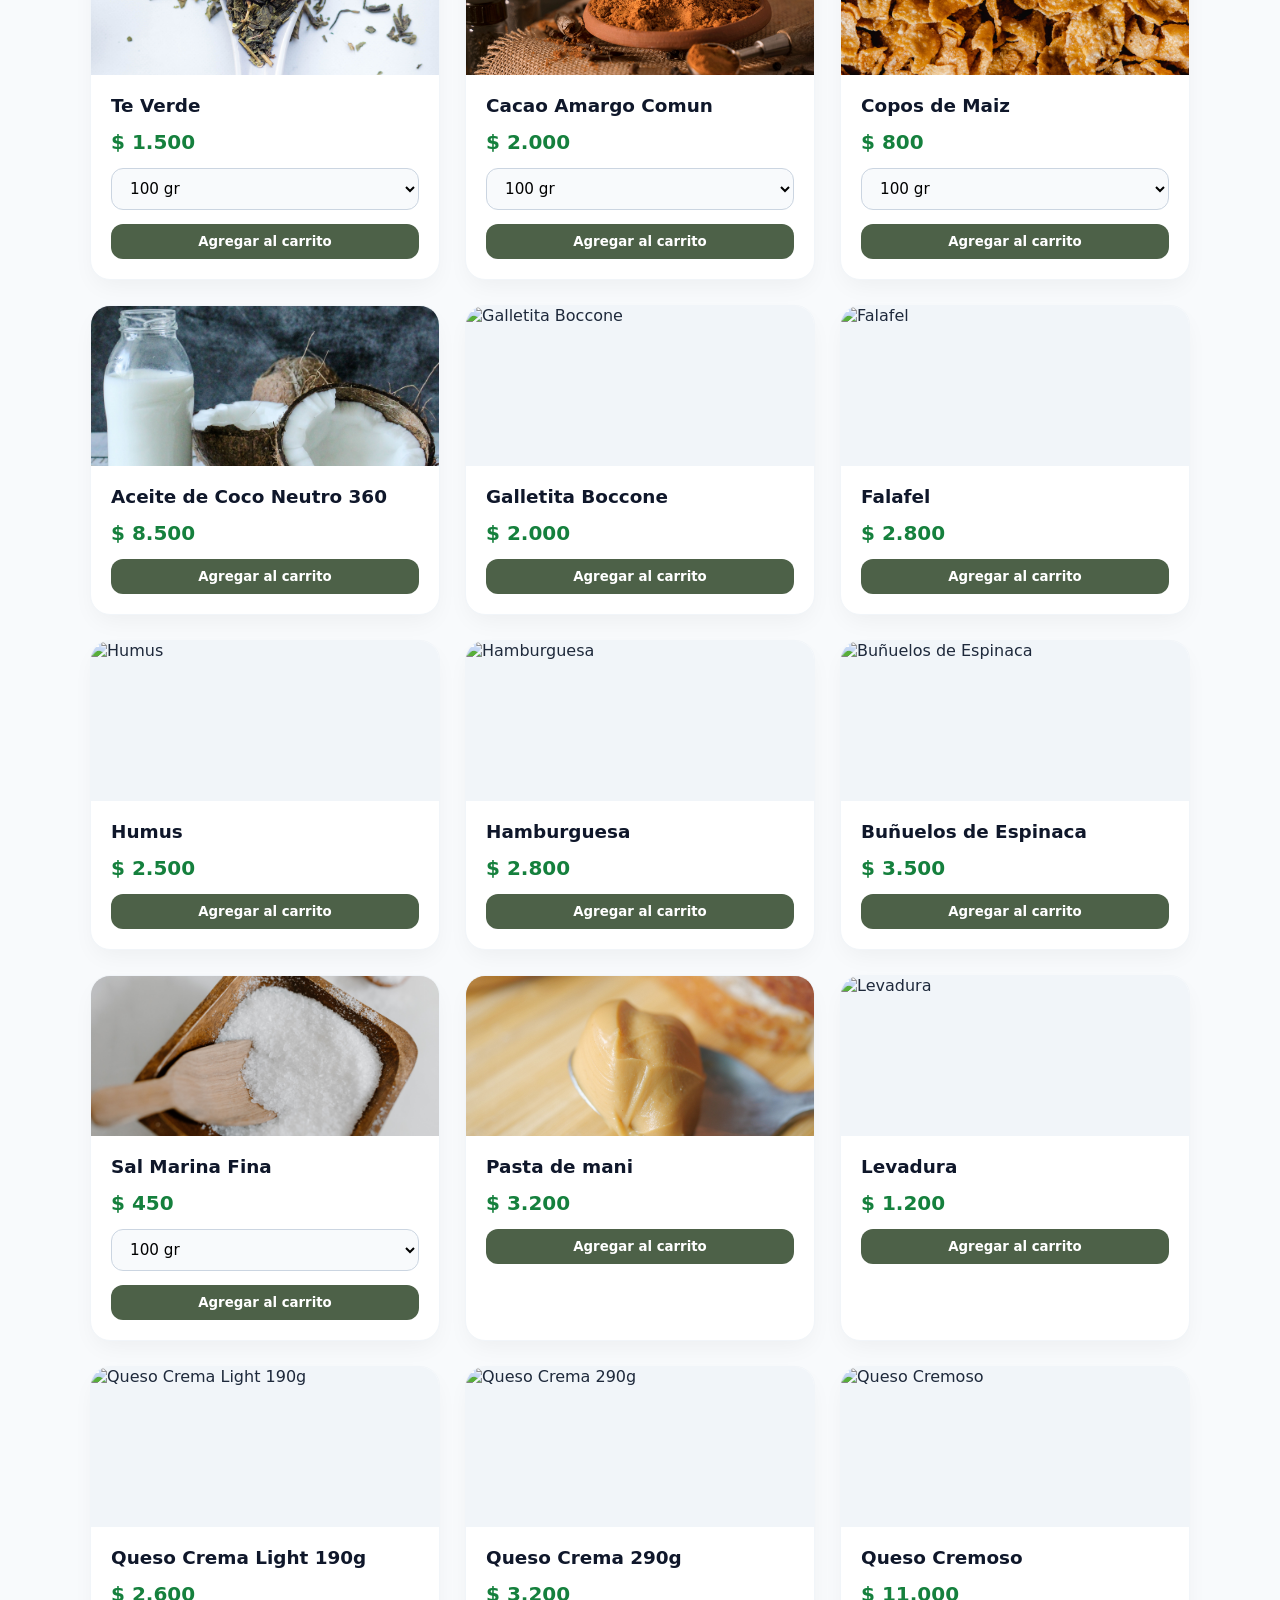
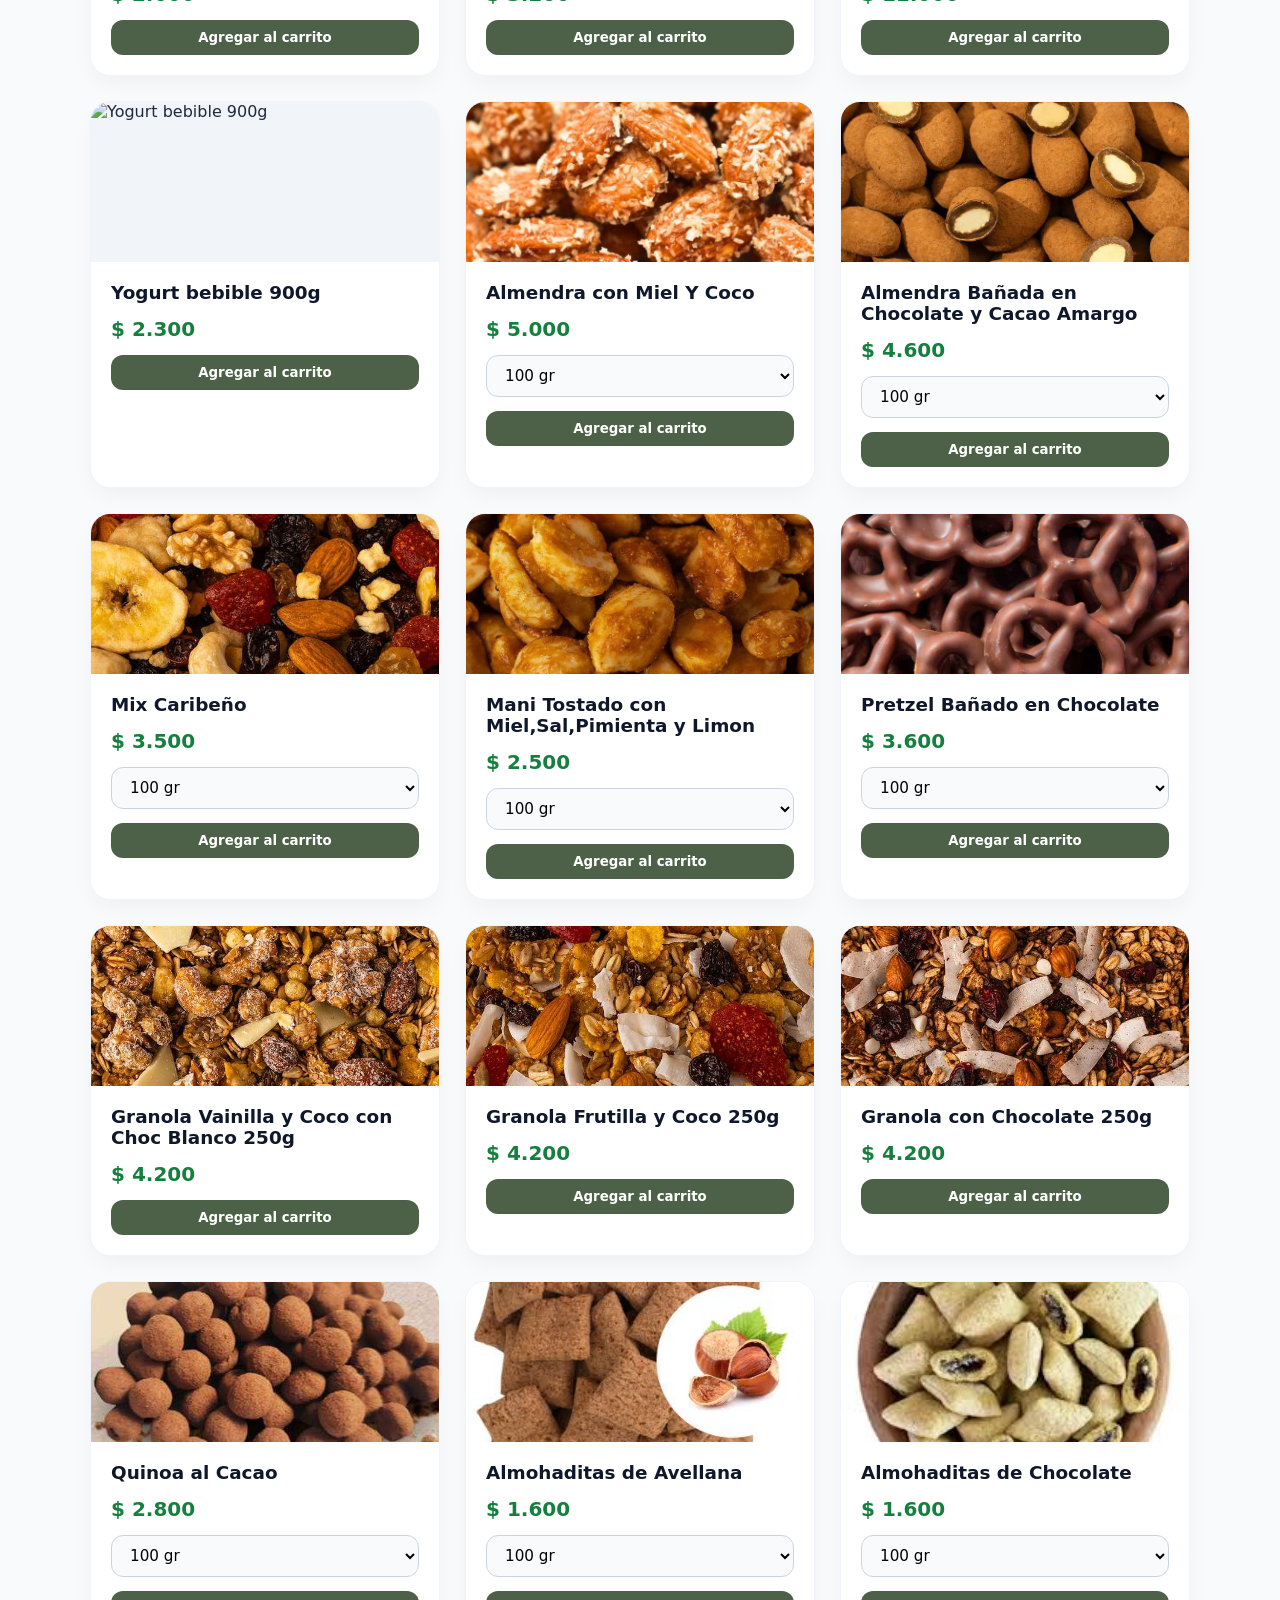
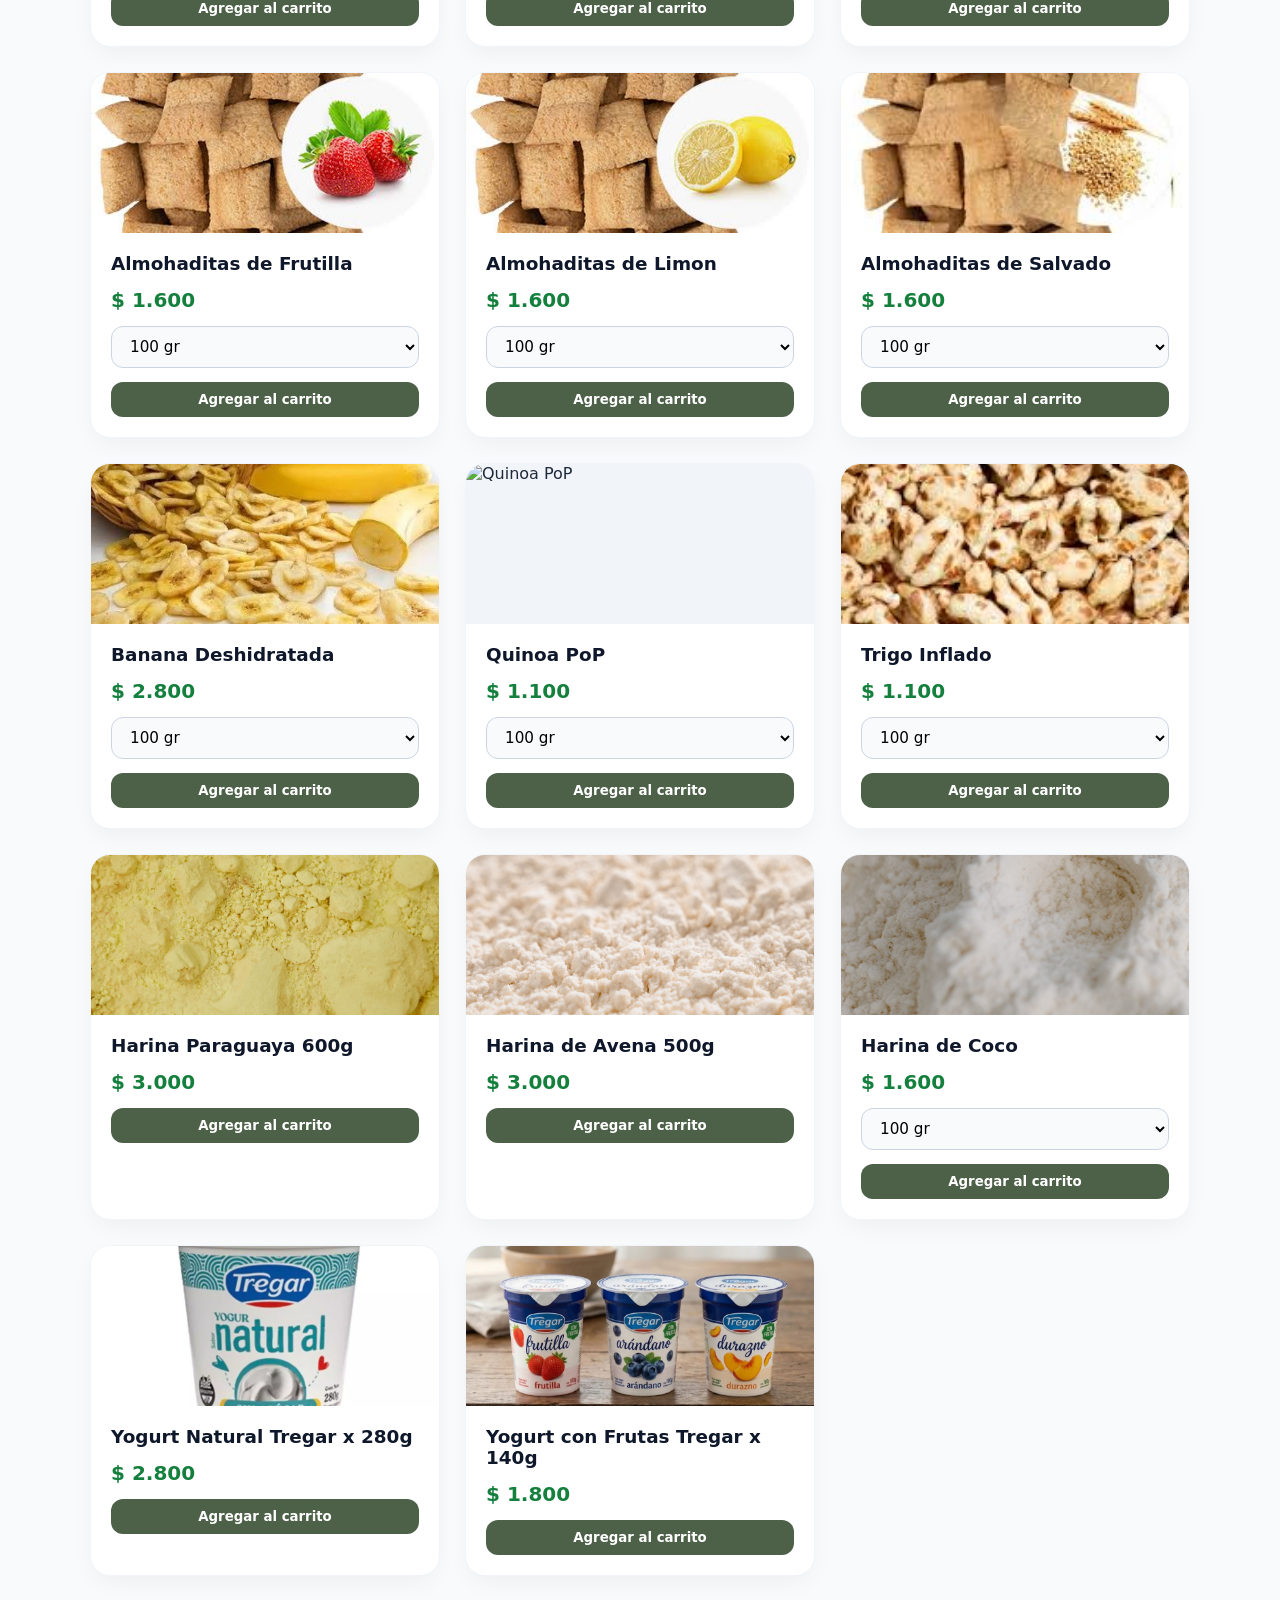
==== commit ec48f5bf: "Update index.html" ====
--- a/index.html
+++ b/index.html
@@ -4,6 +4,10 @@
 <head>
 <link rel="manifest" href="manifest.json">
 <meta name="theme-color" content="#2c5e3b">
+
+  <meta http-equiv="Cache-Control" content="no-cache, no-store, must-revalidate" />
+<meta http-equiv="Pragma" content="no-cache" />
+<meta http-equiv="Expires" content="0" />
   
 <!-- Google tag (gtag.js) -->
 <script async src="https://www.googletagmanager.com/gtag/js?id=G-RN9ZDFJZMP"></script>
